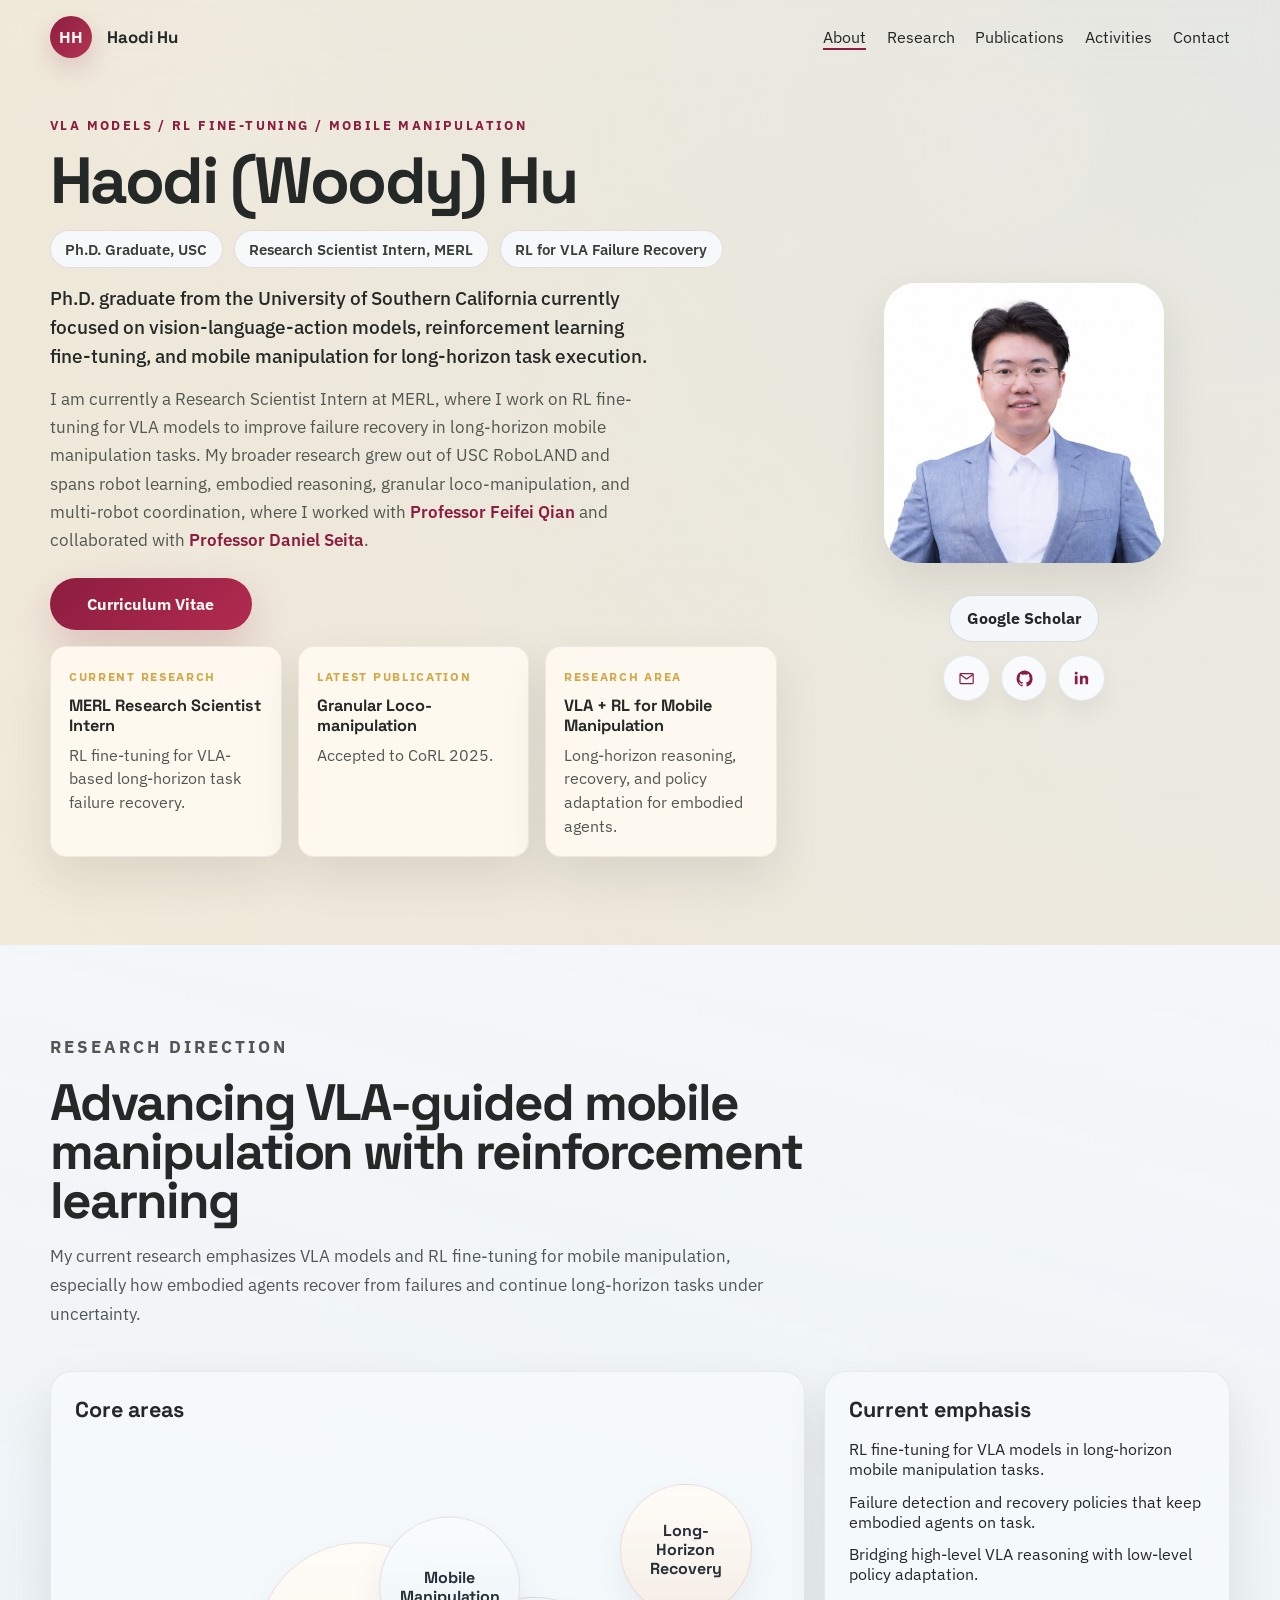
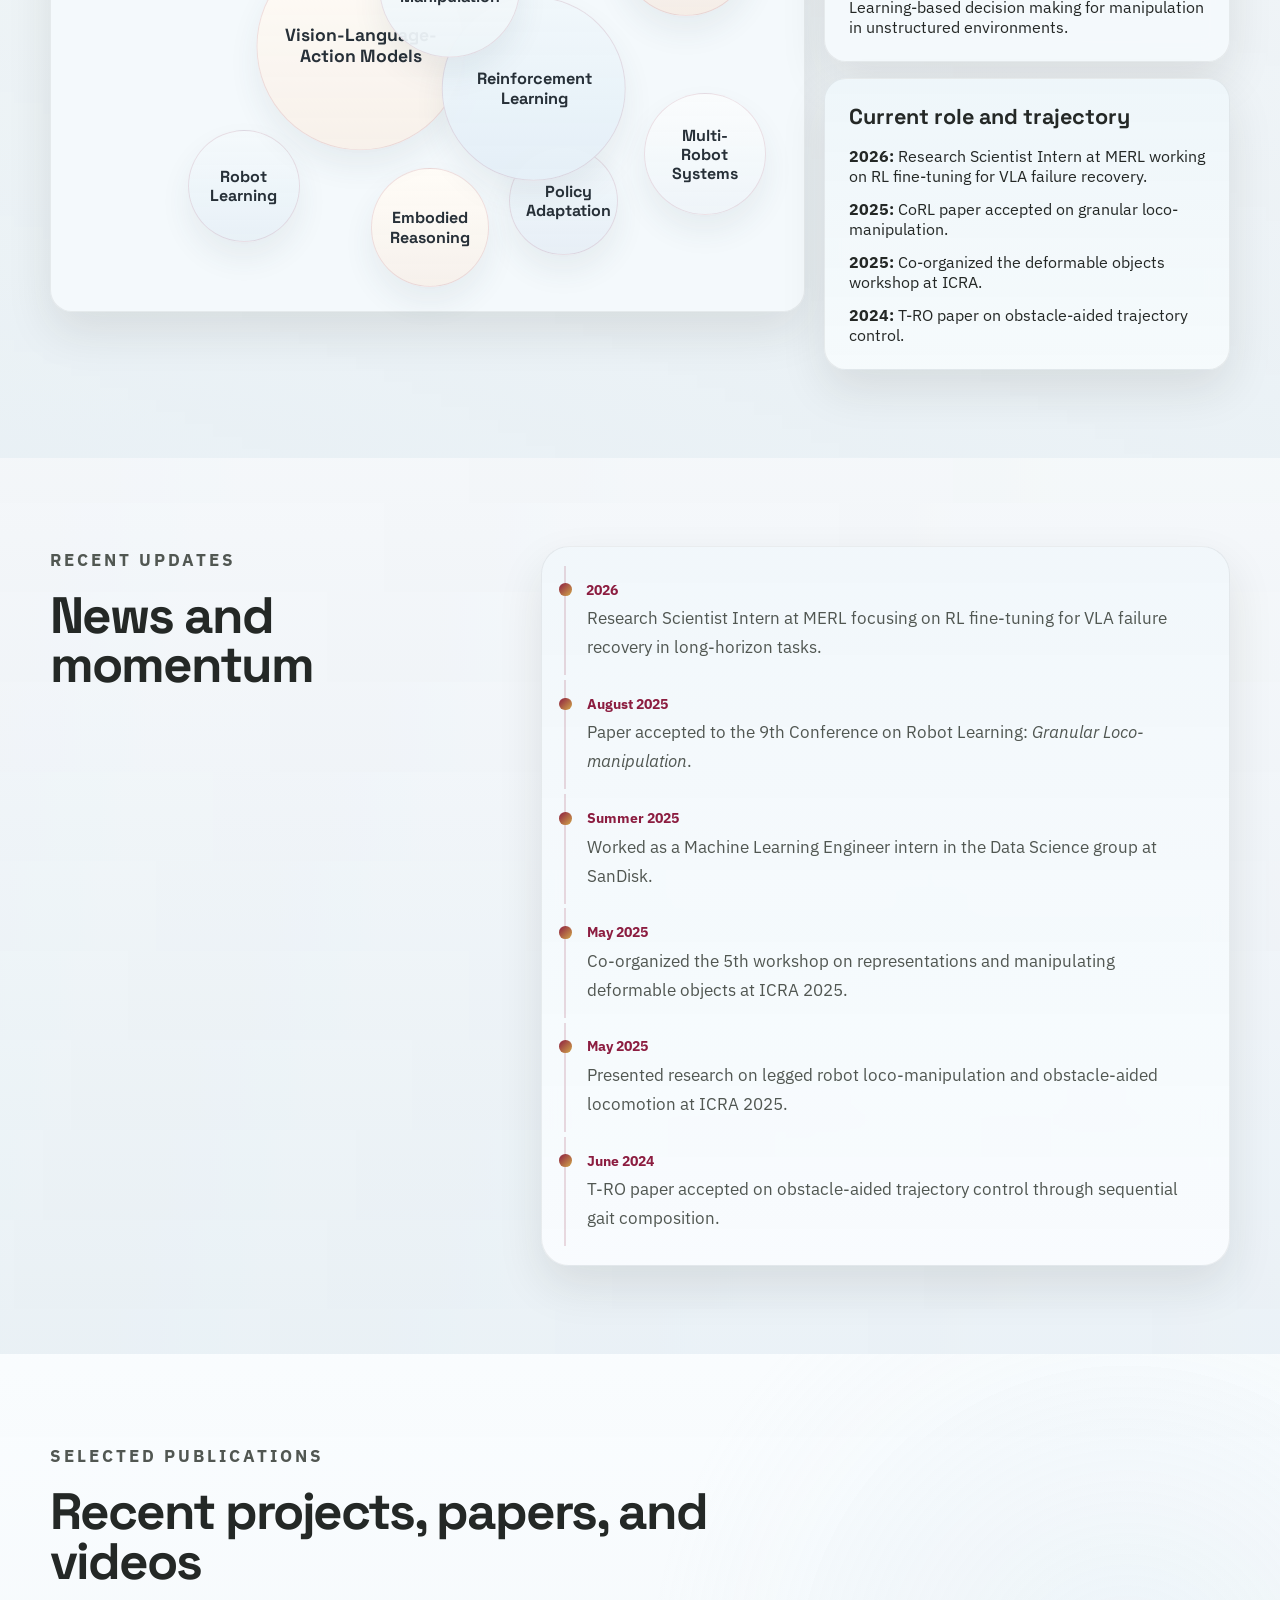
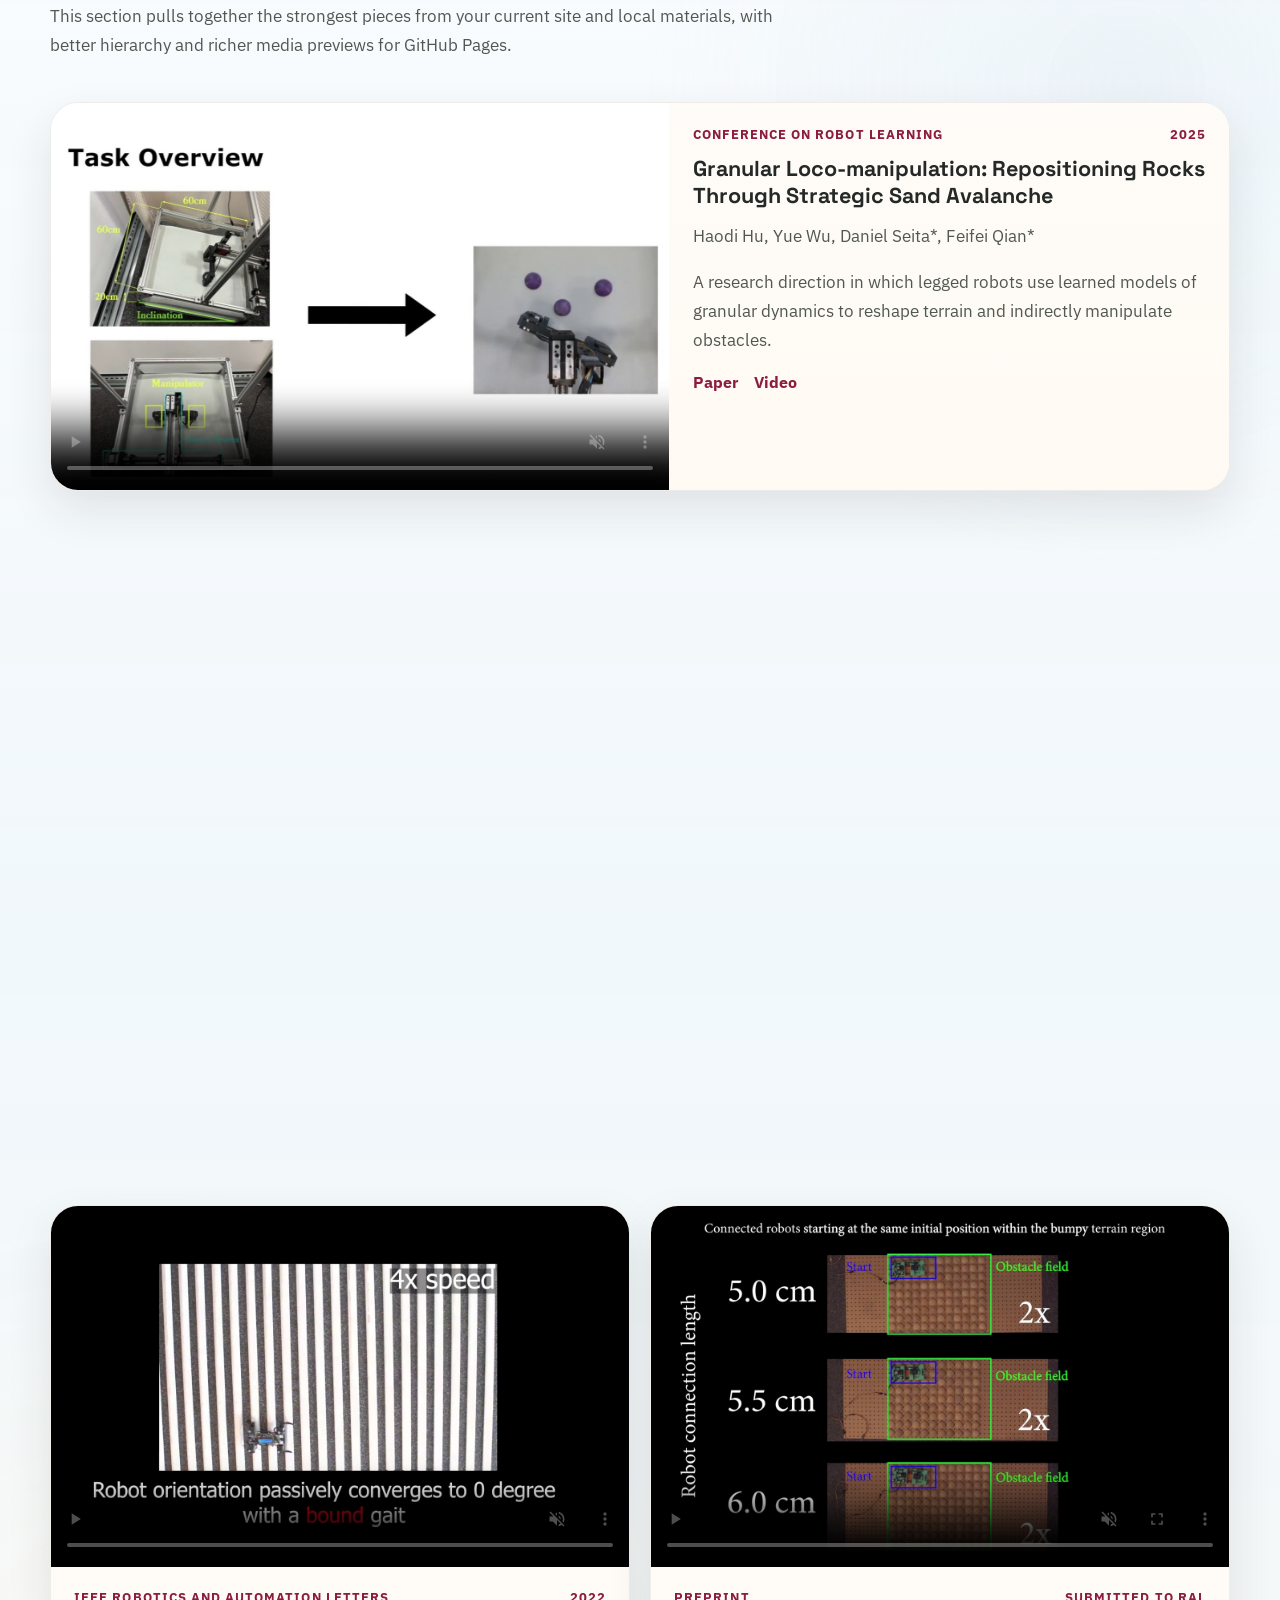
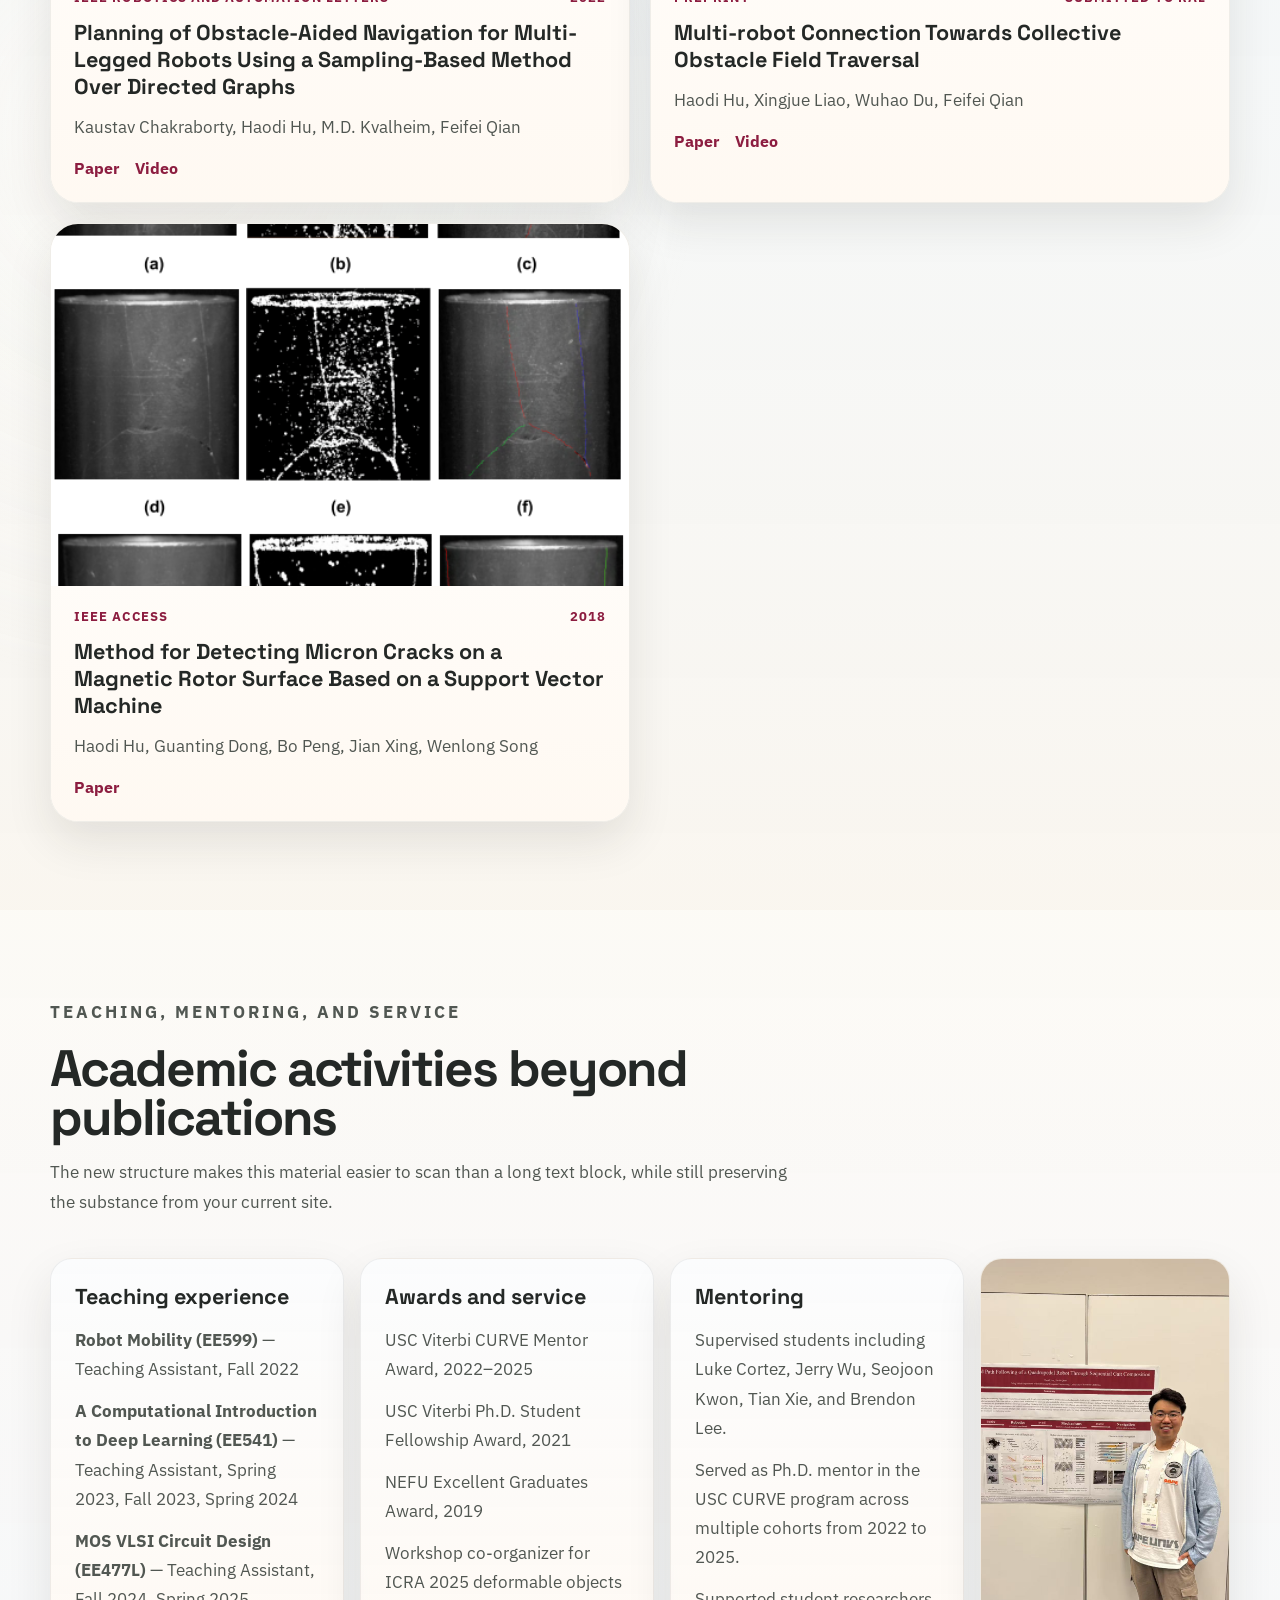
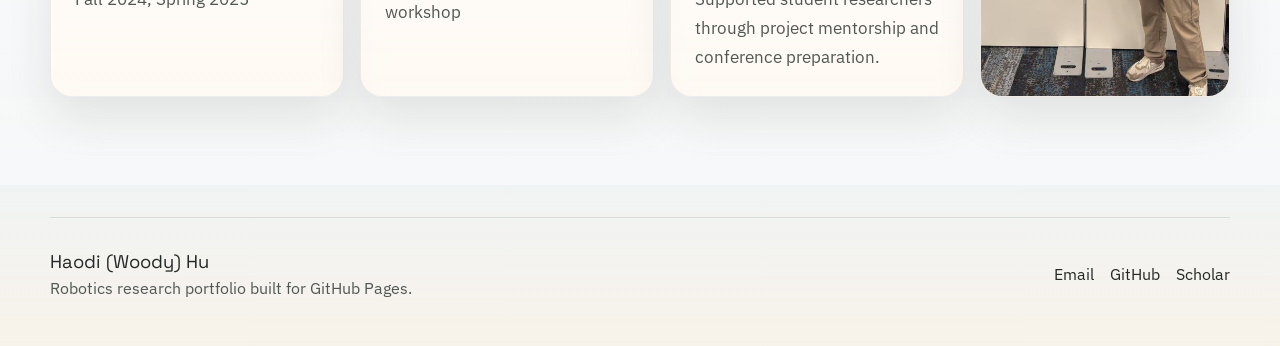
==== index.html @ 9e117e9e "Reorganize hero links and research layout" ====
<!DOCTYPE html>
<html lang="en">
  <head>
    <meta charset="UTF-8" />
    <meta name="viewport" content="width=device-width, initial-scale=1.0" />
    <title>Haodi (Woody) Hu | Robotics Research</title>
    <meta
      name="description"
      content="Academic portfolio for Haodi (Woody) Hu featuring robotics research, publications, teaching, and recent updates."
    />
    <link rel="preconnect" href="https://fonts.googleapis.com" />
    <link rel="preconnect" href="https://fonts.gstatic.com" crossorigin />
    <link
      href="https://fonts.googleapis.com/css2?family=IBM+Plex+Sans:wght@400;500;600;700&family=Space+Grotesk:wght@500;700&display=swap"
      rel="stylesheet"
    />
    <link rel="stylesheet" href="styles.css" />
  </head>
  <body>
    <div class="site-shell">
      <header class="site-header" id="top">
        <div class="container nav-wrap">
          <a class="brand" href="#top">
            <span class="brand-mark">HH</span>
            <span class="brand-text">Haodi Hu</span>
          </a>
          <button
            class="nav-toggle"
            type="button"
            aria-expanded="false"
            aria-controls="site-nav"
          >
            Menu
          </button>
          <nav class="site-nav" id="site-nav" aria-label="Primary">
            <a href="#about">About</a>
            <a href="#research">Research</a>
            <a href="#publications">Publications</a>
            <a href="#activities">Activities</a>
            <a href="#contact">Contact</a>
          </nav>
        </div>
      </header>

      <main>
        <section class="hero section" id="about">
          <div class="container hero-grid">
            <div class="hero-copy reveal">
              <p class="eyebrow">VLA Models / RL Fine-Tuning / Mobile Manipulation</p>
              <h1>Haodi (Woody) Hu</h1>
              <div class="hero-meta" aria-label="Quick background">
                <span class="meta-pill">Ph.D. Graduate, USC</span>
                <span class="meta-pill">Research Scientist Intern, MERL</span>
                <span class="meta-pill">RL for VLA Failure Recovery</span>
              </div>
              <p class="hero-lead">
                Ph.D. graduate from the University of Southern California currently focused on
                vision-language-action models, reinforcement learning fine-tuning, and mobile
                manipulation for long-horizon task execution.
              </p>
              <p class="hero-body">
                I am currently a Research Scientist Intern at MERL, where I work on RL fine-tuning
                for VLA models to improve failure recovery in long-horizon mobile manipulation tasks.
                My broader research grew out of USC RoboLAND and spans robot learning, embodied
                reasoning, granular loco-manipulation, and multi-robot coordination,
                where I worked with
                <a href="https://sites.google.com/usc.edu/roboland" target="_blank" rel="noreferrer">Professor Feifei Qian</a>
                and collaborated with
                <a href="https://danielseita.github.io/" target="_blank" rel="noreferrer">Professor Daniel Seita</a>.
              </p>

              <div class="hero-actions">
                <a class="button button-primary" href="Haodi%20Hu_CV%202025%20summer.pdf" target="_blank" rel="noreferrer">Curriculum Vitae</a>
              </div>

              <div class="hero-highlights">
                <article class="highlight-card">
                  <span class="highlight-kicker">Current research</span>
                  <strong>MERL Research Scientist Intern</strong>
                  <p>RL fine-tuning for VLA-based long-horizon task failure recovery.</p>
                </article>
                <article class="highlight-card">
                  <span class="highlight-kicker">Latest publication</span>
                  <strong>Granular Loco-manipulation</strong>
                  <p>Accepted to CoRL 2025.</p>
                </article>
                <article class="highlight-card">
                  <span class="highlight-kicker">Research area</span>
                  <strong>VLA + RL for Mobile Manipulation</strong>
                  <p>Long-horizon reasoning, recovery, and policy adaptation for embodied agents.</p>
                </article>
              </div>
            </div>

            <div class="hero-media reveal">
              <figure class="hero-portrait hero-portrait-photo hero-portrait-main">
                <img src="Haodi%20Hu%204.jpg" alt="Portrait of Haodi Hu in a light blue blazer and white shirt." />
              </figure>
              <div class="hero-media-links" id="contact">
                <a
                  class="button button-secondary"
                  href="https://scholar.google.com/citations?user=Ez_AALsAAAAJ&hl=en&oi=ao"
                  target="_blank"
                  rel="noreferrer"
                >
                  Google Scholar
                </a>
                <div class="profile-links">
                  <a href="mailto:myddhhhd@gmail.com" aria-label="Email" title="Email">
                    <svg viewBox="0 0 24 24" aria-hidden="true">
                      <path d="M3 6.75A1.75 1.75 0 0 1 4.75 5h14.5A1.75 1.75 0 0 1 21 6.75v10.5A1.75 1.75 0 0 1 19.25 19H4.75A1.75 1.75 0 0 1 3 17.25V6.75Zm1.9-.25L12 11.43l7.1-4.93H4.9Zm14.6 11V8.26l-6.93 4.82a1 1 0 0 1-1.14 0L4.5 8.26v9.24h15Z"/>
                    </svg>
                  </a>
                  <a href="https://github.com/HHD000EXE" target="_blank" rel="noreferrer" aria-label="GitHub" title="GitHub">
                    <svg viewBox="0 0 24 24" aria-hidden="true">
                      <path d="M12 2C6.48 2 2 6.58 2 12.22c0 4.5 2.87 8.32 6.84 9.66.5.1.68-.22.68-.49 0-.24-.01-1.04-.02-1.88-2.78.62-3.37-1.21-3.37-1.21-.46-1.18-1.11-1.5-1.11-1.5-.9-.63.07-.62.07-.62 1 .07 1.52 1.05 1.52 1.05.88 1.55 2.32 1.1 2.88.84.09-.66.35-1.1.63-1.35-2.22-.26-4.55-1.14-4.55-5.08 0-1.12.39-2.03 1.03-2.75-.1-.26-.45-1.3.1-2.72 0 0 .84-.28 2.75 1.05A9.33 9.33 0 0 1 12 6.84a9.3 9.3 0 0 1 2.5.35c1.9-1.33 2.74-1.05 2.74-1.05.56 1.42.21 2.46.1 2.72.64.72 1.03 1.63 1.03 2.75 0 3.95-2.33 4.81-4.56 5.07.36.32.68.94.68 1.9 0 1.37-.01 2.47-.01 2.81 0 .27.18.59.69.49A10.24 10.24 0 0 0 22 12.22C22 6.58 17.52 2 12 2Z"/>
                    </svg>
                  </a>
                  <a
                    href="https://www.linkedin.com/in/haodi-hu-455436194/"
                    target="_blank"
                    rel="noreferrer"
                    aria-label="LinkedIn"
                    title="LinkedIn"
                  >
                    <svg viewBox="0 0 24 24" aria-hidden="true">
                      <path d="M6.94 8.5H3.56V19h3.38V8.5Zm.22-3.25c0-1.05-.78-1.75-1.91-1.75-1.1 0-1.88.7-1.88 1.75 0 1.02.76 1.75 1.84 1.75h.02c1.14 0 1.93-.73 1.93-1.75ZM20.5 12.56C20.5 9.33 18.77 8 16.47 8c-1.86 0-2.69 1.04-3.15 1.77V8.5H9.94c.04.85 0 10.5 0 10.5h3.38v-5.86c0-.31.02-.62.11-.84.24-.62.78-1.27 1.69-1.27 1.19 0 1.67.94 1.67 2.32V19h3.38v-5.84Z"/>
                    </svg>
                  </a>
                </div>
              </div>
            </div>
          </div>
        </section>

        <section class="section section-alt" id="research">
          <div class="container">
            <div class="section-heading reveal">
              <p class="eyebrow">Research Direction</p>
              <h2>Advancing VLA-guided mobile manipulation with reinforcement learning</h2>
              <p>
                My current research emphasizes VLA models and RL fine-tuning for mobile manipulation,
                especially how embodied agents recover from failures and continue long-horizon tasks
                under uncertainty.
              </p>
            </div>

            <div class="research-grid">
              <article class="research-panel reveal research-panel-circles">
                <h3>Core areas</h3>
                <div class="circle-cluster" aria-label="Core research areas">
                  <span class="core-circle core-circle-vla">Vision-Language-Action Models</span>
                  <span class="core-circle core-circle-rl">Reinforcement Learning</span>
                  <span class="core-circle core-circle-mobile">Mobile Manipulation</span>
                  <span class="core-circle core-circle-recovery">Long-Horizon Recovery</span>
                  <span class="core-circle core-circle-robot">Robot Learning</span>
                  <span class="core-circle core-circle-embodied">Embodied Reasoning</span>
                  <span class="core-circle core-circle-policy">Policy Adaptation</span>
                  <span class="core-circle core-circle-multi">Multi-Robot Systems</span>
                </div>
              </article>
              <div class="research-sidebars">
                <article class="research-panel reveal">
                  <h3>Current emphasis</h3>
                  <ul class="clean-list">
                    <li>RL fine-tuning for VLA models in long-horizon mobile manipulation tasks.</li>
                    <li>Failure detection and recovery policies that keep embodied agents on task.</li>
                    <li>Bridging high-level VLA reasoning with low-level policy adaptation.</li>
                    <li>Learning-based decision making for manipulation in unstructured environments.</li>
                  </ul>
                </article>

                <article class="research-panel reveal">
                  <h3>Current role and trajectory</h3>
                  <ul class="clean-list">
                    <li><strong>2026:</strong> Research Scientist Intern at MERL working on RL fine-tuning for VLA failure recovery.</li>
                    <li><strong>2025:</strong> CoRL paper accepted on granular loco-manipulation.</li>
                    <li><strong>2025:</strong> Co-organized the deformable objects workshop at ICRA.</li>
                    <li><strong>2024:</strong> T-RO paper on obstacle-aided trajectory control.</li>
                  </ul>
                </article>
              </div>
            </div>
          </div>
        </section>

        <section class="section section-alt">
          <div class="container news-layout">
            <div class="section-heading reveal">
              <p class="eyebrow">Recent Updates</p>
              <h2>News and momentum</h2>
            </div>

            <div class="timeline reveal">
              <article class="timeline-item">
                <span class="timeline-date">2026</span>
                <p>Research Scientist Intern at MERL focusing on RL fine-tuning for VLA failure recovery in long-horizon tasks.</p>
              </article>
              <article class="timeline-item">
                <span class="timeline-date">August 2025</span>
                <p>Paper accepted to the 9th Conference on Robot Learning: <em>Granular Loco-manipulation</em>.</p>
              </article>
              <article class="timeline-item">
                <span class="timeline-date">Summer 2025</span>
                <p>Worked as a Machine Learning Engineer intern in the Data Science group at SanDisk.</p>
              </article>
              <article class="timeline-item">
                <span class="timeline-date">May 2025</span>
                <p>Co-organized the 5th workshop on representations and manipulating deformable objects at ICRA 2025.</p>
              </article>
              <article class="timeline-item">
                <span class="timeline-date">May 2025</span>
                <p>Presented research on legged robot loco-manipulation and obstacle-aided locomotion at ICRA 2025.</p>
              </article>
              <article class="timeline-item">
                <span class="timeline-date">June 2024</span>
                <p>T-RO paper accepted on obstacle-aided trajectory control through sequential gait composition.</p>
              </article>
            </div>
          </div>
        </section>

        <section class="section" id="publications">
          <div class="container">
            <div class="section-heading reveal">
              <p class="eyebrow">Selected Publications</p>
              <h2>Recent projects, papers, and videos</h2>
              <p>
                This section pulls together the strongest pieces from your current site and local materials,
                with better hierarchy and richer media previews for GitHub Pages.
              </p>
            </div>

            <div class="publication-grid">
              <article class="publication-card reveal publication-feature">
                <div class="media-frame">
                  <video
                    controls
                    muted
                    preload="metadata"
                    playsinline
                    poster="Granular%20Loco-Manipulation%20supplementary%20video-poster.jpg"
                  >
                    <source src="Granular%20Loco-Manipulation%20supplementary%20video.mp4" type="video/mp4" />
                  </video>
                </div>
                <div class="publication-copy">
                  <div class="meta-line">
                    <span>Conference on Robot Learning</span>
                    <span>2025</span>
                  </div>
                  <h3>Granular Loco-manipulation: Repositioning Rocks Through Strategic Sand Avalanche</h3>
                  <p class="authors">Haodi Hu, Yue Wu, Daniel Seita*, Feifei Qian*</p>
                  <p>
                    A research direction in which legged robots use learned models of granular dynamics
                    to reshape terrain and indirectly manipulate obstacles.
                  </p>
                  <div class="link-row">
                    <a href="https://arxiv.org/pdf/2505.12934" target="_blank" rel="noreferrer">Paper</a>
                    <a href="Granular%20Loco-Manipulation%20supplementary%20video.mp4" target="_blank" rel="noreferrer">Video</a>
                  </div>
                </div>
              </article>

              <article class="publication-card reveal">
                <div class="media-frame">
                  <video
                    controls
                    muted
                    preload="metadata"
                    playsinline
                    poster="GRAIN_IROS_with_captions-poster.jpg"
                  >
                    <source src="GRAIN_IROS_with_captions.mp4" type="video/mp4" />
                  </video>
                </div>
                <div class="publication-copy">
                  <div class="meta-line">
                    <span>Conference on Robot Learning</span>
                    <span>2024</span>
                  </div>
                  <h3>Learning Granular Media Avalanche Behavior for Indirectly Manipulating Obstacles on a Granular Slope</h3>
                  <p class="authors">Haodi Hu, Feifei Qian, Daniel Seita</p>
                  <p>
                    A learning-based framework for predicting granular avalanche behavior to support
                    indirect manipulation on sandy slopes.
                  </p>
                  <div class="link-row">
                    <a href="https://arxiv.org/pdf/2407.01898" target="_blank" rel="noreferrer">Paper</a>
                    <a href="GRAIN_IROS_with_captions.mp4" target="_blank" rel="noreferrer">Video</a>
                    <a href="https://sites.google.com/view/grain-corl2024/home" target="_blank" rel="noreferrer">Project Site</a>
                  </div>
                </div>
              </article>

              <article class="publication-card reveal">
                <div class="media-frame">
                  <video
                    controls
                    muted
                    preload="metadata"
                    playsinline
                    poster="TRO-navigation-poster.jpg"
                  >
                    <source src="TRO-navigation.mp4" type="video/mp4" />
                  </video>
                </div>
                <div class="publication-copy">
                  <div class="meta-line">
                    <span>IEEE Transactions on Robotics</span>
                    <span>2024</span>
                  </div>
                  <h3>Obstacle-Aided Trajectory Control of a Quadrupedal Robot Through Sequential Gait Composition</h3>
                  <p class="authors">Haodi Hu, Feifei Qian</p>
                  <div class="link-row">
                    <a href="T-RO.pdf" target="_blank" rel="noreferrer">Paper</a>
                    <a href="TRO-navigation.mp4" target="_blank" rel="noreferrer">Video</a>
                  </div>
                </div>
              </article>

              <article class="publication-card reveal">
                <div class="media-frame">
                  <video
                    controls
                    muted
                    preload="metadata"
                    playsinline
                    poster="RAL-planning-poster.jpg"
                  >
                    <source src="RAL-planning.mp4" type="video/mp4" />
                  </video>
                </div>
                <div class="publication-copy">
                  <div class="meta-line">
                    <span>IEEE Robotics and Automation Letters</span>
                    <span>2022</span>
                  </div>
                  <h3>Planning of Obstacle-Aided Navigation for Multi-Legged Robots Using a Sampling-Based Method Over Directed Graphs</h3>
                  <p class="authors">Kaustav Chakraborty, Haodi Hu, M.D. Kvalheim, Feifei Qian</p>
                  <div class="link-row">
                    <a
                      href="Planning_of_Obstacle-Aided_Navigation_for_Multi-Legged_Robots_Using_a_Sampling-Based_Method_Over_Directed_Graphs.pdf"
                      target="_blank"
                      rel="noreferrer"
                    >
                      Paper
                    </a>
                    <a href="RAL-planning.mp4" target="_blank" rel="noreferrer">Video</a>
                  </div>
                </div>
              </article>

              <article class="publication-card reveal">
                <div class="media-frame">
                  <video
                    controls
                    muted
                    preload="metadata"
                    playsinline
                    poster="Multi-robot%20connection%20towards%20collective%20obstacle%20field%20traversal%20%28video_V2%29%20%281%29-poster.jpg"
                  >
                    <source src="Multi-robot%20connection%20towards%20collective%20obstacle%20field%20traversal%20%28video_V2%29%20%281%29.mp4" type="video/mp4" />
                  </video>
                </div>
                <div class="publication-copy">
                  <div class="meta-line">
                    <span>Preprint</span>
                    <span>Submitted to RAL</span>
                  </div>
                  <h3>Multi-robot Connection Towards Collective Obstacle Field Traversal</h3>
                  <p class="authors">Haodi Hu, Xingjue Liao, Wuhao Du, Feifei Qian</p>
                  <div class="link-row">
                    <a href="https://arxiv.org/pdf/2409.11709" target="_blank" rel="noreferrer">Paper</a>
                    <a href="Multi-robot%20connection%20towards%20collective%20obstacle%20field%20traversal%20%28video_V2%29%20%281%29.mp4" target="_blank" rel="noreferrer">Video</a>
                  </div>
                </div>
              </article>

              <article class="publication-card reveal">
                <div class="media-frame media-image">
                  <img src="Detection.PNG" alt="Figure from crack detection work on magnetic rotor surfaces." loading="lazy" />
                </div>
                <div class="publication-copy">
                  <div class="meta-line">
                    <span>IEEE Access</span>
                    <span>2018</span>
                  </div>
                  <h3>Method for Detecting Micron Cracks on a Magnetic Rotor Surface Based on a Support Vector Machine</h3>
                  <p class="authors">Haodi Hu, Guanting Dong, Bo Peng, Jian Xing, Wenlong Song</p>
                  <div class="link-row">
                    <a
                      href="Method_for_Detecting_Micron_Cracks_on_a_Magnetic_Rotor_Surface_Based_on_a_Support_Vector_Machine.pdf"
                      target="_blank"
                      rel="noreferrer"
                    >
                      Paper
                    </a>
                  </div>
                </div>
              </article>
            </div>
          </div>
        </section>

        <section class="section" id="activities">
          <div class="container">
            <div class="section-heading reveal">
              <p class="eyebrow">Teaching, Mentoring, and Service</p>
              <h2>Academic activities beyond publications</h2>
              <p>
                The new structure makes this material easier to scan than a long text block, while
                still preserving the substance from your current site.
              </p>
            </div>

            <div class="activities-grid">
              <article class="activity-card reveal">
                <h3>Teaching experience</h3>
                <ul class="clean-list">
                  <li><strong>Robot Mobility (EE599)</strong> — Teaching Assistant, Fall 2022</li>
                  <li><strong>A Computational Introduction to Deep Learning (EE541)</strong> — Teaching Assistant, Spring 2023, Fall 2023, Spring 2024</li>
                  <li><strong>MOS VLSI Circuit Design (EE477L)</strong> — Teaching Assistant, Fall 2024, Spring 2025</li>
                </ul>
              </article>

              <article class="activity-card reveal">
                <h3>Awards and service</h3>
                <ul class="clean-list">
                  <li>USC Viterbi CURVE Mentor Award, 2022–2025</li>
                  <li>USC Viterbi Ph.D. Student Fellowship Award, 2021</li>
                  <li>NEFU Excellent Graduates Award, 2019</li>
                  <li>Workshop co-organizer for ICRA 2025 deformable objects workshop</li>
                </ul>
              </article>

              <article class="activity-card reveal">
                <h3>Mentoring</h3>
                <ul class="clean-list">
                  <li>Supervised students including Luke Cortez, Jerry Wu, Seojoon Kwon, Tian Xie, and Brendon Lee.</li>
                  <li>Served as Ph.D. mentor in the USC CURVE program across multiple cohorts from 2022 to 2025.</li>
                  <li>Supported student researchers through project mentorship and conference preparation.</li>
                </ul>
              </article>

              <article class="activity-card reveal activity-visual">
                <img src="93148c93d333bac53953b0c157efbd3b.jpg" alt="Haodi Hu standing beside an earlier robotics poster presentation." loading="lazy" />
              </article>
            </div>
          </div>
        </section>
      </main>

      <footer class="site-footer">
        <div class="container footer-wrap">
          <div>
            <p class="footer-name">Haodi (Woody) Hu</p>
            <p class="footer-note">Robotics research portfolio built for GitHub Pages.</p>
          </div>
          <div class="footer-links">
            <a href="mailto:myddhhhd@gmail.com">Email</a>
            <a href="https://github.com/HHD000EXE" target="_blank" rel="noreferrer">GitHub</a>
            <a href="https://scholar.google.com/citations?user=Ez_AALsAAAAJ&hl=en&oi=ao" target="_blank" rel="noreferrer">Scholar</a>
          </div>
        </div>
      </footer>
    </div>

    <script src="script.js"></script>
  </body>
</html>
---- styles.css ----
:root {
  --bg: #f2eadb;
  --bg-strong: #efe2cf;
  --surface: rgba(255, 250, 241, 0.92);
  --surface-strong: rgba(255, 248, 238, 0.98);
  --surface-cool: rgba(245, 249, 252, 0.94);
  --surface-cool-strong: rgba(239, 246, 251, 0.98);
  --surface-dark: #1d2622;
  --text: #242826;
  --muted: #515752;
  --cardinal: #8c1d40;
  --gold: #d2a84a;
  --sage: #74816f;
  --powder: #dbe8f2;
  --mist: #edf4f8;
  --ice: #f7fbfd;
  --line: rgba(43, 52, 48, 0.12);
  --shadow: 0 20px 46px rgba(44, 39, 32, 0.1);
  --radius-xl: 32px;
  --radius-lg: 22px;
  --radius-md: 16px;
  --container: 1180px;
}

*,
*::before,
*::after {
  box-sizing: border-box;
}

html {
  scroll-behavior: smooth;
}

body {
  margin: 0;
  font-family: "IBM Plex Sans", sans-serif;
  color: var(--text);
  background:
    radial-gradient(circle at top left, rgba(210, 168, 74, 0.1), transparent 28%),
    radial-gradient(circle at top right, rgba(185, 209, 226, 0.28), transparent 26%),
    linear-gradient(180deg, #f8f3eb 0%, #f2eadb 24%, #eef3f6 65%, #f4efe5 100%);
}

body::before {
  content: "";
  position: fixed;
  inset: 0;
  pointer-events: none;
  background:
    radial-gradient(circle at 18% 12%, rgba(255, 255, 255, 0.26), transparent 16%),
    radial-gradient(circle at 78% 16%, rgba(255, 255, 255, 0.18), transparent 18%);
  opacity: 0.42;
}

a {
  color: inherit;
  text-decoration: none;
}

img,
video {
  display: block;
  width: 100%;
}

video {
  background: #0c0f0d;
}

.site-shell {
  position: relative;
}

.container {
  width: min(calc(100% - 2rem), var(--container));
  margin: 0 auto;
}

.section {
  position: relative;
  padding: 5.5rem 0;
}

.section-alt {
  background:
    linear-gradient(180deg, rgba(244, 248, 251, 0.94), rgba(233, 241, 247, 0.9)),
    linear-gradient(90deg, rgba(154, 183, 205, 0.1), rgba(255, 250, 244, 0.28));
}

.section-heading {
  max-width: 760px;
  margin-bottom: 2.6rem;
}

.section-heading h2,
.hero-copy h1 {
  margin: 0;
  font-family: "Space Grotesk", sans-serif;
  font-weight: 700;
  line-height: 0.96;
  letter-spacing: -0.04em;
}

.hero-copy h1 {
  font-size: clamp(2.55rem, 5.1vw, 4.45rem);
  line-height: 0.95;
  max-width: none;
  white-space: nowrap;
}

.section-heading h2 {
  font-size: clamp(2.1rem, 4vw, 3.4rem);
  margin-bottom: 1rem;
}

.section-heading p,
.hero-body,
.hero-lead,
.publication-copy p,
.timeline-item p,
.activity-card li,
.highlight-card p {
  font-size: 1.04rem;
  line-height: 1.75;
  color: var(--muted);
}

.eyebrow {
  margin: 0 0 1rem;
  color: var(--cardinal);
  font-size: 0.83rem;
  font-weight: 700;
  letter-spacing: 0.18em;
  text-transform: uppercase;
}

.site-header {
  position: sticky;
  top: 0;
  z-index: 50;
  padding: 1rem 0;
  backdrop-filter: blur(16px);
}

.site-header.scrolled {
  background: rgba(245, 243, 239, 0.92);
  border-bottom: 1px solid rgba(76, 70, 56, 0.08);
}

.nav-wrap {
  display: flex;
  align-items: center;
  justify-content: space-between;
  gap: 1rem;
}

.brand {
  display: inline-flex;
  align-items: center;
  gap: 0.9rem;
  font-weight: 700;
}

.brand-mark {
  display: inline-grid;
  place-items: center;
  width: 2.65rem;
  height: 2.65rem;
  border-radius: 50%;
  background: linear-gradient(135deg, var(--cardinal), #b53453);
  color: #fff7ef;
  box-shadow: 0 10px 24px rgba(140, 29, 64, 0.18);
}

.brand-text {
  font-family: "Space Grotesk", sans-serif;
  font-size: 1.05rem;
}

.site-nav {
  display: flex;
  align-items: center;
  gap: 1.3rem;
}

.site-nav a,
.footer-links a,
.profile-links a,
.link-row a {
  position: relative;
}

.site-nav a::after,
.footer-links a::after,
.profile-links a::after,
.link-row a::after {
  content: "";
  position: absolute;
  left: 0;
  bottom: -0.18rem;
  width: 100%;
  height: 2px;
  transform: scaleX(0);
  transform-origin: left;
  background: var(--cardinal);
  transition: transform 180ms ease;
}

.site-nav a:hover::after,
.site-nav a[aria-current="true"]::after,
.footer-links a:hover::after,
.profile-links a:hover::after,
.link-row a:hover::after {
  transform: scaleX(1);
}

.nav-toggle {
  display: none;
  border: 0;
  border-radius: 999px;
  padding: 0.8rem 1rem;
  font: inherit;
  font-weight: 700;
  background: var(--surface-strong);
  box-shadow: var(--shadow);
}

.hero {
  padding-top: 2.6rem;
}

.hero-grid {
  display: grid;
  grid-template-columns: minmax(0, 1.2fr) minmax(15rem, 0.68fr);
  gap: 2.6rem;
  align-items: center;
}

.hero-copy {
  position: relative;
  z-index: 1;
}

.hero-lead {
  max-width: 38rem;
  margin: 1rem 0 0.9rem;
  font-size: 1.16rem;
  line-height: 1.55;
  font-weight: 500;
  color: var(--text);
}

.hero-body {
  max-width: 38rem;
  margin: 0 0 1.5rem;
  line-height: 1.7;
}

.hero-body a {
  color: var(--cardinal);
  font-weight: 600;
}

.hero-meta {
  display: flex;
  flex-wrap: wrap;
  gap: 0.7rem;
  margin-top: 1.15rem;
}

.meta-pill {
  display: inline-flex;
  align-items: center;
  min-height: 2.35rem;
  padding: 0.52rem 0.9rem;
  border-radius: 999px;
  border: 1px solid rgba(140, 29, 64, 0.14);
  background: rgba(247, 250, 252, 0.92);
  color: #383e38;
  font-size: 0.93rem;
  font-weight: 600;
}

.hero-actions,
.profile-links,
.link-row,
.footer-links {
  display: flex;
  align-items: center;
  gap: 1rem;
  flex-wrap: wrap;
}

.hero-actions {
  margin-bottom: 1rem;
}

.hero-actions .button-primary {
  min-width: 12.6rem;
}

.button {
  display: inline-flex;
  align-items: center;
  justify-content: center;
  min-height: 3.25rem;
  padding: 0.8rem 1.25rem;
  border-radius: 999px;
  font-weight: 700;
  transition: transform 180ms ease, box-shadow 180ms ease, background 180ms ease;
}

.button:hover {
  transform: translateY(-2px);
}

.button-primary {
  color: #fff9f2;
  background: linear-gradient(135deg, var(--cardinal), #b12b4f);
  box-shadow: 0 16px 40px rgba(140, 29, 64, 0.2);
}

.button-secondary {
  border: 1px solid rgba(31, 36, 34, 0.12);
  background: rgba(245, 249, 252, 0.92);
}

.profile-links {
  color: var(--muted);
  font-weight: 500;
  gap: 0.7rem;
}

.profile-links a {
  display: inline-grid;
  place-items: center;
  width: 2.9rem;
  height: 2.9rem;
  border-radius: 50%;
  border: 1px solid rgba(126, 136, 144, 0.16);
  background: rgba(248, 251, 252, 0.96);
  box-shadow: 0 10px 20px rgba(44, 52, 59, 0.06);
  transition: transform 180ms ease, box-shadow 180ms ease, border-color 180ms ease;
}

.profile-links a::after {
  display: none;
}

.profile-links a:hover {
  transform: translateY(-2px);
  border-color: rgba(140, 29, 64, 0.24);
  box-shadow: 0 14px 26px rgba(44, 52, 59, 0.1);
}

.profile-links svg {
  width: 1.2rem;
  height: 1.2rem;
  fill: var(--cardinal);
}

.hero-highlights {
  display: grid;
  grid-template-columns: repeat(3, minmax(0, 1fr));
  gap: 1rem;
}

.highlight-card,
.research-panel,
.publication-card,
.activity-card,
.timeline {
  border: 1px solid rgba(50, 55, 50, 0.08);
  background: var(--surface);
  backdrop-filter: blur(12px);
  box-shadow: var(--shadow);
}

#research .research-panel {
  background: var(--surface-cool);
}

#research .research-panel:nth-child(2) {
  background:
    linear-gradient(180deg, rgba(238, 246, 250, 0.98), rgba(246, 250, 252, 0.94));
}

#publications {
  background:
    radial-gradient(circle at 88% 12%, rgba(187, 211, 226, 0.18), transparent 18%),
    radial-gradient(circle at 12% 72%, rgba(255, 248, 239, 0.4), transparent 24%),
    linear-gradient(
      180deg,
      rgba(249, 252, 254, 0.97) 0%,
      rgba(241, 247, 251, 0.94) 42%,
      rgba(246, 248, 248, 0.92) 72%,
      rgba(250, 246, 239, 0.9) 100%
    );
}

#publications .publication-card {
  background: rgba(255, 252, 247, 0.98);
}

#publications .publication-feature {
  background:
    linear-gradient(180deg, rgba(250, 252, 253, 0.98), rgba(255, 251, 246, 0.95));
}

#publications .publication-copy {
  height: 100%;
  background: linear-gradient(180deg, rgba(255, 252, 248, 0.96), rgba(255, 249, 242, 0.94));
}

.news-layout .section-heading {
  max-width: 680px;
}

.timeline {
  background:
    linear-gradient(180deg, rgba(241, 247, 251, 0.96), rgba(249, 252, 254, 0.92));
}

#activities {
  background:
    linear-gradient(180deg, rgba(252, 250, 246, 0.94), rgba(246, 248, 250, 0.92));
}

#activities .activity-card:not(.activity-visual) {
  background:
    linear-gradient(180deg, rgba(251, 252, 253, 0.96), rgba(255, 249, 242, 0.9));
}

.site-footer {
  background:
    linear-gradient(180deg, rgba(239, 245, 249, 0.72), rgba(248, 243, 235, 0.78));
}

.highlight-card {
  min-height: 100%;
  padding: 1.1rem 1.15rem;
  border-radius: var(--radius-md);
}

.highlight-kicker {
  display: inline-block;
  margin-bottom: 0.75rem;
  color: var(--gold);
  font-size: 0.76rem;
  font-weight: 700;
  letter-spacing: 0.14em;
  text-transform: uppercase;
}

.highlight-card strong {
  display: block;
  margin-bottom: 0.45rem;
  font-family: "Space Grotesk", sans-serif;
  font-size: 1.02rem;
  line-height: 1.25;
}

.highlight-card p {
  margin: 0;
  font-size: 0.98rem;
  line-height: 1.5;
}

.hero-media {
  display: flex;
  flex-direction: column;
  justify-content: center;
  align-items: center;
  gap: 1rem;
}

.hero-portrait {
  overflow: hidden;
  border-radius: var(--radius-xl);
  box-shadow: var(--shadow);
}

.hero-portrait-photo {
  aspect-ratio: 1 / 1;
  width: min(100%, 17.5rem);
  background: rgba(255, 251, 245, 0.98);
}

.hero-portrait img {
  height: 100%;
  object-fit: cover;
}

.hero-portrait-main {
  margin-top: 0.7rem;
}

.hero-media-links {
  display: flex;
  flex-direction: column;
  align-items: center;
  gap: 0.8rem;
}

.hero-media-links .button-secondary {
  min-height: 2.95rem;
  padding-inline: 1.05rem;
}

.hero-media-links .profile-links {
  justify-content: center;
  margin-bottom: 0;
}

.research-grid,
.activities-grid {
  display: grid;
  grid-template-columns: repeat(3, minmax(0, 1fr));
  gap: 1rem;
}

#research .research-grid {
  align-items: start;
}

#research .research-grid {
  grid-template-columns: minmax(0, 1.45fr) minmax(18rem, 0.78fr);
  gap: 1.2rem;
}

.research-panel,
.activity-card {
  padding: 1.5rem;
  border-radius: var(--radius-lg);
}

.research-panel h3,
.activity-card h3,
.publication-copy h3 {
  margin: 0 0 1rem;
  font-family: "Space Grotesk", sans-serif;
  font-size: 1.35rem;
}

.clean-list {
  list-style: none;
  margin: 0;
  padding: 0;
}

.clean-list li + li {
  margin-top: 0.8rem;
}

.research-panel-circles {
  grid-column: span 1;
}

.research-sidebars {
  display: grid;
  gap: 1rem;
  align-self: start;
}

.circle-cluster {
  position: relative;
  min-height: 28rem;
  margin-top: 0.8rem;
}

.core-circle {
  position: absolute;
  display: grid;
  place-items: center;
  border-radius: 50%;
  text-align: center;
  padding: 1rem;
  font-family: "Space Grotesk", sans-serif;
  font-weight: 700;
  line-height: 1.2;
  color: #273038;
  border: 1px solid rgba(137, 38, 67, 0.12);
  box-shadow: 0 16px 30px rgba(55, 73, 91, 0.08);
}

.core-circle-vla {
  width: 13rem;
  height: 13rem;
  left: 50%;
  top: 50%;
  transform: translate(-82%, -58%);
  background: linear-gradient(180deg, rgba(255, 252, 247, 0.98), rgba(248, 241, 234, 0.94));
  font-size: 1.1rem;
  z-index: 2;
}

.core-circle-rl {
  width: 11.5rem;
  height: 11.5rem;
  left: 50%;
  top: 50%;
  transform: translate(8%, -36%);
  background: linear-gradient(180deg, rgba(240, 247, 251, 0.98), rgba(228, 239, 247, 0.95));
  font-size: 1.02rem;
  z-index: 2;
}

.core-circle-mobile {
  width: 8.8rem;
  height: 8.8rem;
  left: 50%;
  top: 50%;
  transform: translate(-34%, -104%);
  background: linear-gradient(180deg, rgba(248, 252, 253, 0.98), rgba(237, 244, 248, 0.94));
  z-index: 3;
}

.core-circle-recovery {
  width: 8.25rem;
  height: 8.25rem;
  right: 4%;
  top: 10%;
  background: linear-gradient(180deg, rgba(255, 252, 247, 0.98), rgba(245, 237, 230, 0.95));
}

.core-circle-robot {
  width: 7rem;
  height: 7rem;
  left: 16%;
  bottom: 10%;
  background: linear-gradient(180deg, rgba(244, 249, 252, 0.98), rgba(232, 241, 247, 0.95));
}

.core-circle-embodied {
  width: 7.4rem;
  height: 7.4rem;
  left: 42%;
  bottom: 0;
  background: linear-gradient(180deg, rgba(255, 252, 247, 0.98), rgba(247, 241, 235, 0.95));
}

.core-circle-policy {
  width: 6.8rem;
  height: 6.8rem;
  right: 23%;
  bottom: 7%;
  background: linear-gradient(180deg, rgba(242, 248, 252, 0.98), rgba(231, 239, 246, 0.95));
}

.core-circle-multi {
  width: 7.6rem;
  height: 7.6rem;
  right: 2%;
  bottom: 16%;
  background: linear-gradient(180deg, rgba(250, 252, 253, 0.98), rgba(239, 245, 249, 0.95));
}

.publication-grid {
  display: grid;
  grid-template-columns: repeat(2, minmax(0, 1fr));
  gap: 1.25rem;
}

.publication-card {
  overflow: hidden;
  border-radius: 28px;
}

#publications .publication-card:not(.publication-feature) {
  display: grid;
  grid-template-rows: auto 1fr;
}

.publication-feature {
  grid-column: span 2;
  display: grid;
  grid-template-columns: 1.05fr 0.95fr;
}

.media-frame {
  aspect-ratio: 16 / 10;
  background: #0f1512;
}

.media-frame img,
.media-frame video {
  height: 100%;
  object-fit: cover;
}

.media-image {
  background: linear-gradient(180deg, #d8d0c2, #c8bcaa);
}

.publication-copy {
  padding: 1.4rem 1.45rem 1.5rem;
}

.meta-line {
  display: flex;
  justify-content: space-between;
  gap: 1rem;
  margin-bottom: 0.8rem;
  color: var(--cardinal);
  font-size: 0.82rem;
  font-weight: 700;
  letter-spacing: 0.08em;
  text-transform: uppercase;
}

.authors {
  margin-top: -0.2rem;
  font-size: 0.95rem;
  color: #4a524b;
}

.link-row {
  margin-top: 1rem;
  color: var(--cardinal);
  font-weight: 700;
}

.news-layout {
  display: grid;
  grid-template-columns: 0.8fr 1.2fr;
  gap: 2rem;
  align-items: start;
}

.timeline {
  border-radius: 28px;
  padding: 1.2rem 1.35rem;
}

.timeline-item {
  position: relative;
  padding: 0.8rem 0 0.8rem 1.3rem;
  border-left: 2px solid rgba(140, 29, 64, 0.16);
}

.timeline-item::before {
  content: "";
  position: absolute;
  left: -0.44rem;
  top: 1.1rem;
  width: 0.8rem;
  height: 0.8rem;
  border-radius: 50%;
  background: linear-gradient(135deg, var(--cardinal), var(--gold));
}

.timeline-item + .timeline-item {
  margin-top: 0.3rem;
}

.timeline-date {
  display: inline-block;
  margin-bottom: 0.35rem;
  font-size: 0.88rem;
  font-weight: 700;
  color: var(--cardinal);
}

.timeline-item p {
  margin: 0;
}

.activities-grid {
  grid-template-columns: 1fr 1fr 1fr 0.85fr;
}

.activity-visual {
  padding: 0;
  overflow: hidden;
}

.activity-visual img {
  height: 100%;
  object-fit: cover;
}

.site-footer {
  padding: 2rem 0 3rem;
}

.footer-wrap {
  display: flex;
  justify-content: space-between;
  gap: 1rem;
  align-items: center;
  padding-top: 2rem;
  border-top: 1px solid rgba(50, 55, 50, 0.12);
}

.footer-name {
  margin: 0;
  font-family: "Space Grotesk", sans-serif;
  font-size: 1.15rem;
}

.footer-note {
  margin: 0.3rem 0 0;
  color: var(--muted);
}

.js .reveal {
  opacity: 0;
  transform: translateY(26px);
  transition: opacity 600ms ease, transform 600ms ease;
}

.js .reveal.is-visible {
  opacity: 1;
  transform: translateY(0);
}

@media (max-width: 1080px) {
  .hero-grid,
  .news-layout,
  .publication-feature,
  .activities-grid {
    grid-template-columns: 1fr;
  }

  .publication-feature {
    grid-column: span 1;
  }

  .research-panel-circles {
    grid-column: span 1;
  }

  .hero-highlights,
  .research-grid,
  .publication-grid {
    grid-template-columns: 1fr;
  }

  #research .research-grid {
    grid-template-columns: 1fr;
  }

  .activities-grid {
    grid-template-columns: repeat(2, minmax(0, 1fr));
  }

  .hero-media {
    justify-content: flex-start;
    align-items: flex-start;
  }

  .hero-media-links {
    align-items: flex-start;
  }

  .hero-media-links .profile-links {
    justify-content: flex-start;
  }
}

@media (max-width: 760px) {
  .section {
    padding: 4.4rem 0;
  }

  .nav-toggle {
    display: inline-flex;
  }

  .site-nav {
    position: absolute;
    top: calc(100% + 0.6rem);
    right: 1rem;
    left: 1rem;
    display: none;
    flex-direction: column;
    align-items: flex-start;
    padding: 1rem;
    border-radius: 20px;
    background: rgba(255, 249, 241, 0.96);
    box-shadow: var(--shadow);
  }

  .site-nav.is-open {
    display: flex;
  }

  .hero {
    padding-top: 2rem;
  }

  .hero-grid {
    gap: 1.5rem;
    align-items: start;
  }

  .hero-copy {
    order: 1;
  }

  .hero-media {
    order: 2;
    justify-content: flex-start;
    align-items: center;
  }

  .hero-copy h1 {
    font-size: clamp(2.1rem, 8.8vw, 3.2rem);
  }

  .hero-media {
    display: flex;
  }

  .hero-portrait-photo {
    aspect-ratio: 1 / 1;
    width: min(62vw, 16rem);
  }

  .hero-highlights {
    grid-template-columns: 1fr;
  }

  .hero-media-links {
    align-items: center;
  }

  .hero-media-links .profile-links {
    justify-content: center;
  }

  .circle-cluster {
    min-height: auto;
    display: grid;
    grid-template-columns: repeat(2, minmax(0, 1fr));
    gap: 0.85rem;
  }

  .core-circle {
    position: static;
    width: 100%;
    height: auto;
    min-height: 7rem;
    transform: none;
    aspect-ratio: 1 / 1;
  }

  .core-circle-vla,
  .core-circle-rl {
    min-height: 8.4rem;
  }

  .activities-grid {
    grid-template-columns: 1fr;
  }

  .footer-wrap {
    align-items: flex-start;
    flex-direction: column;
  }
}
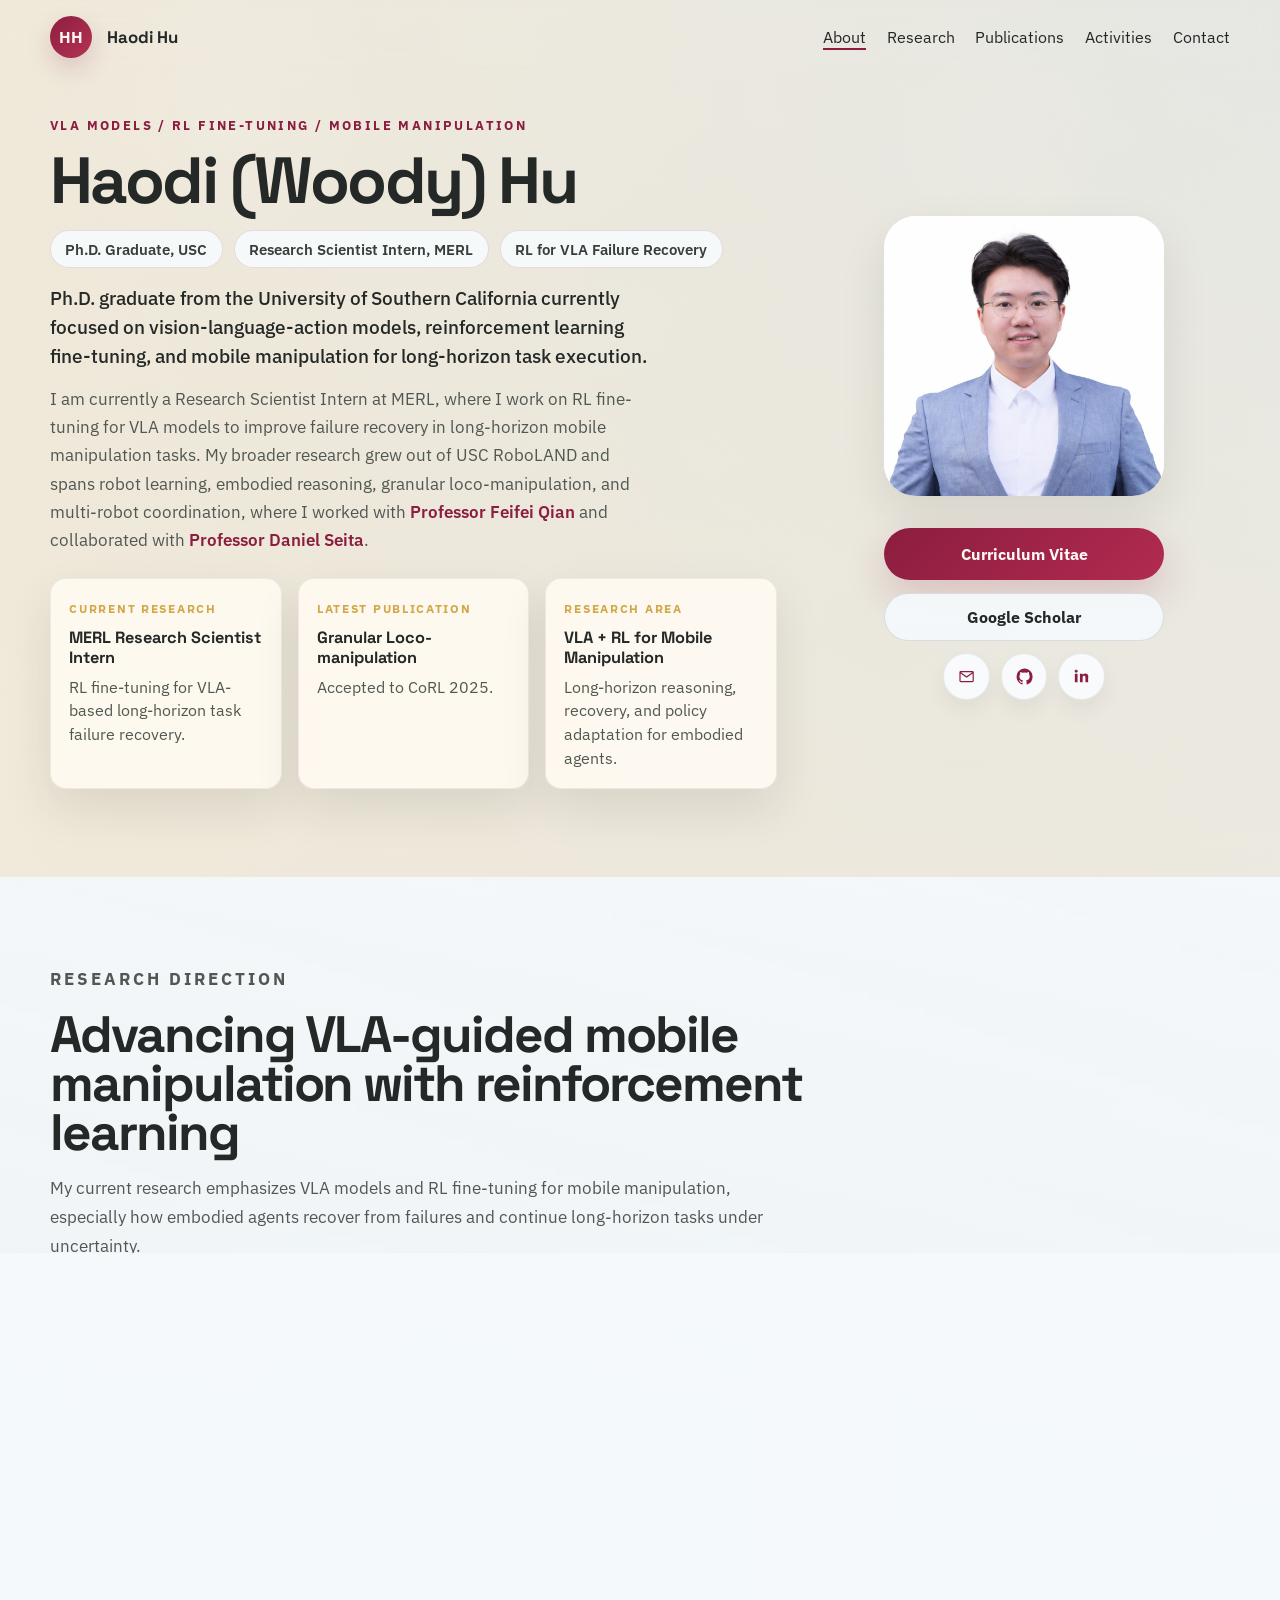
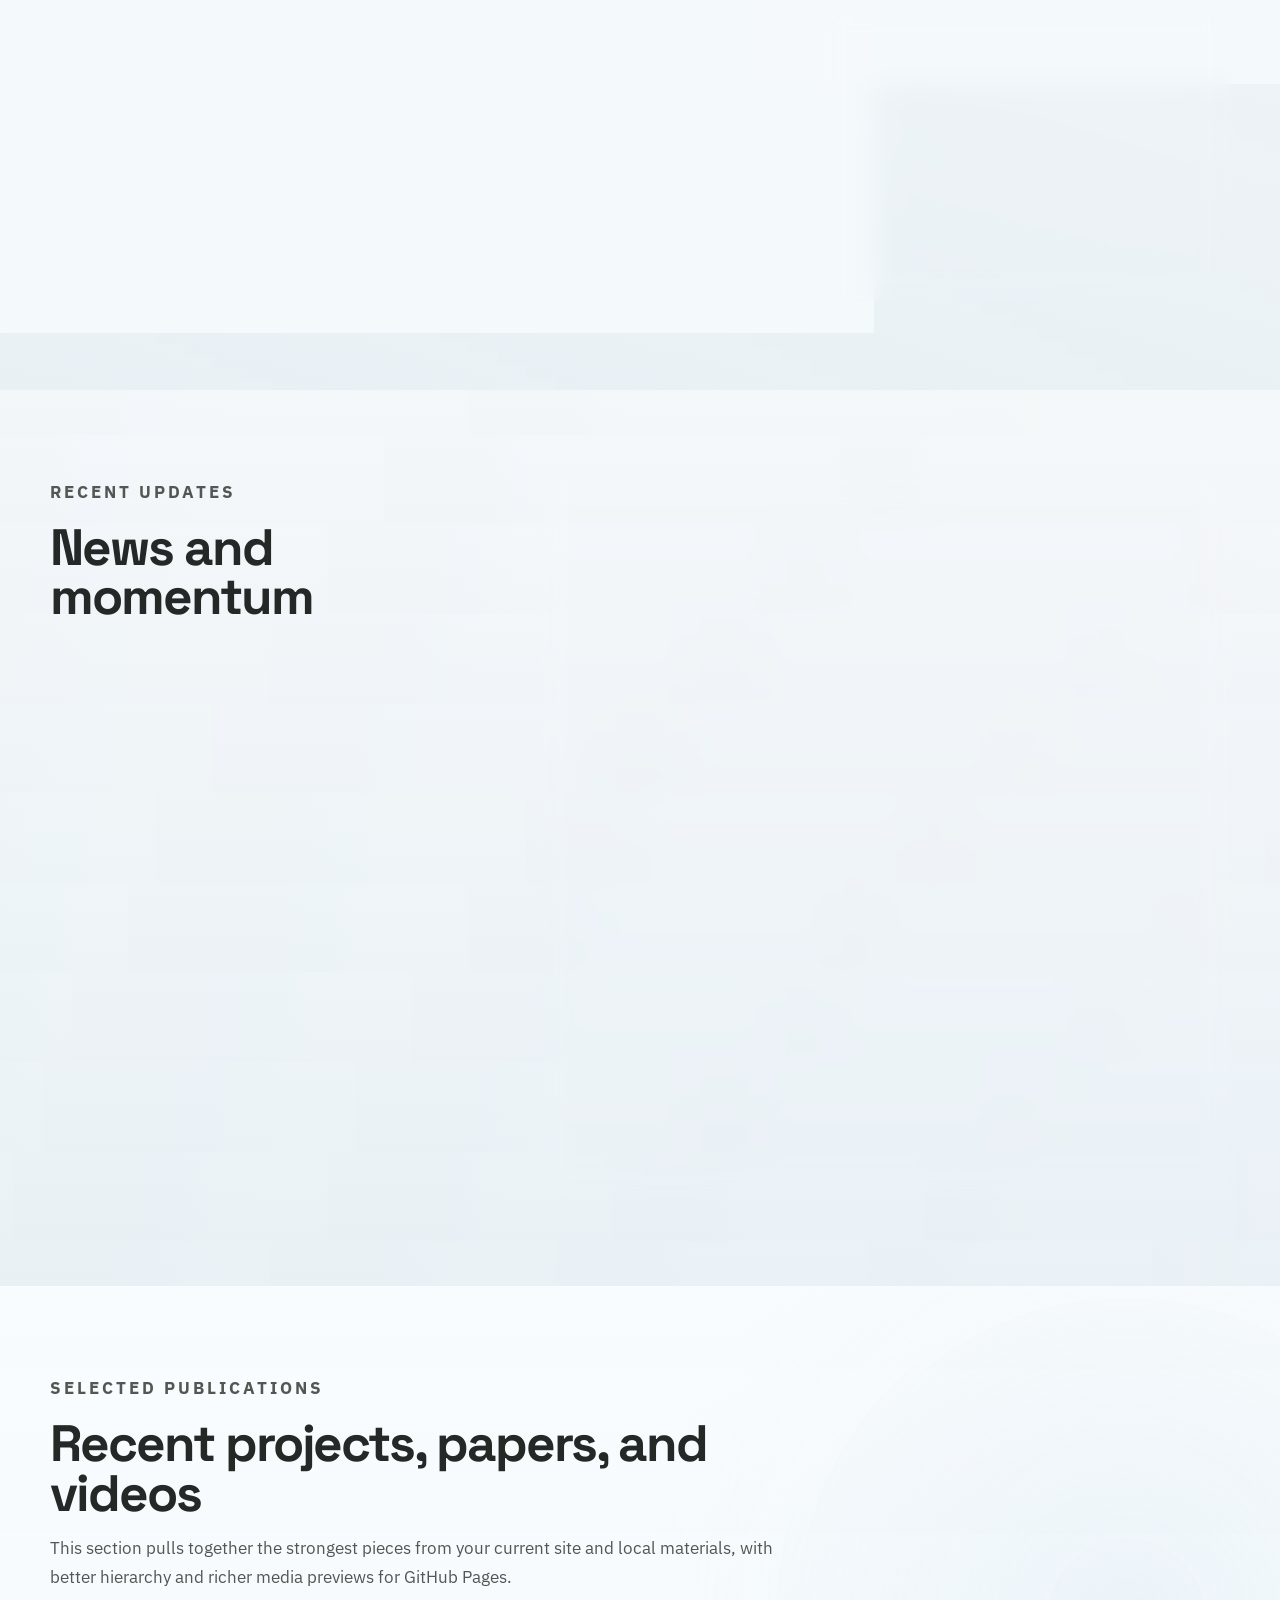
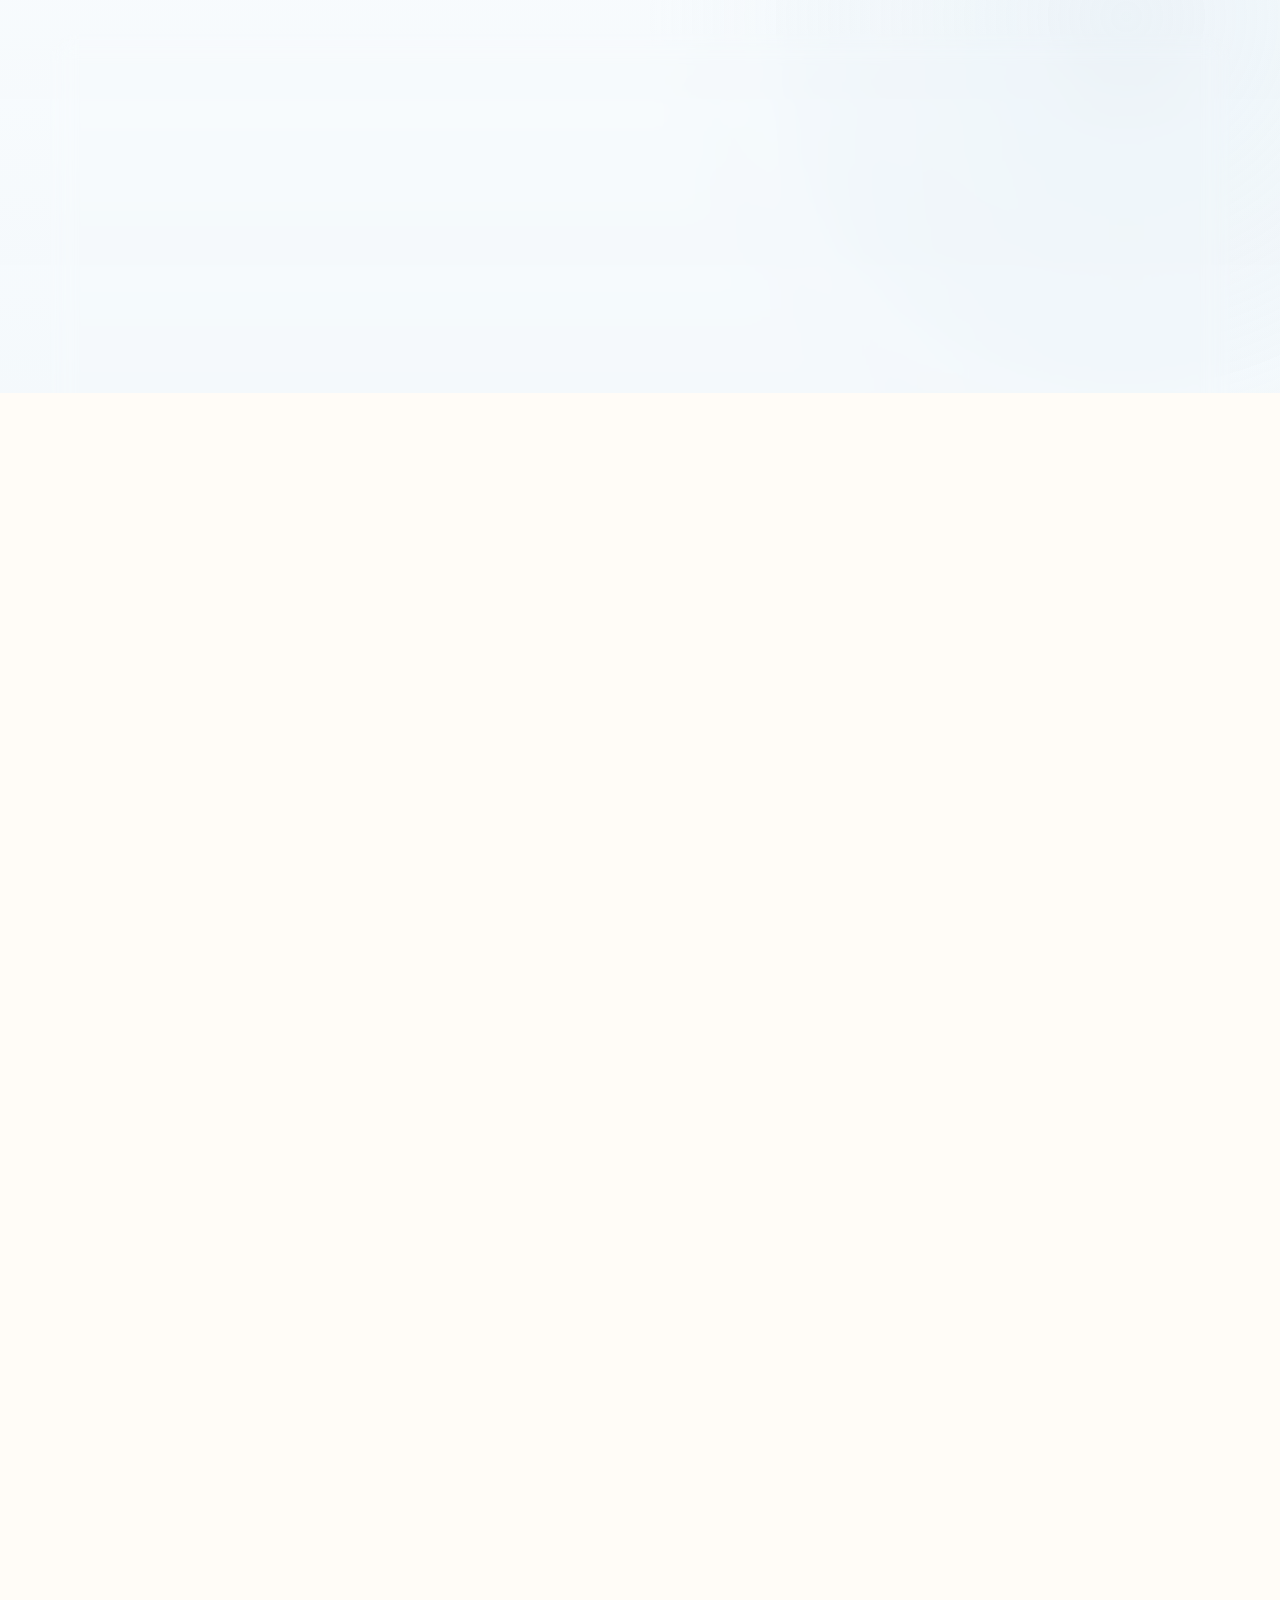
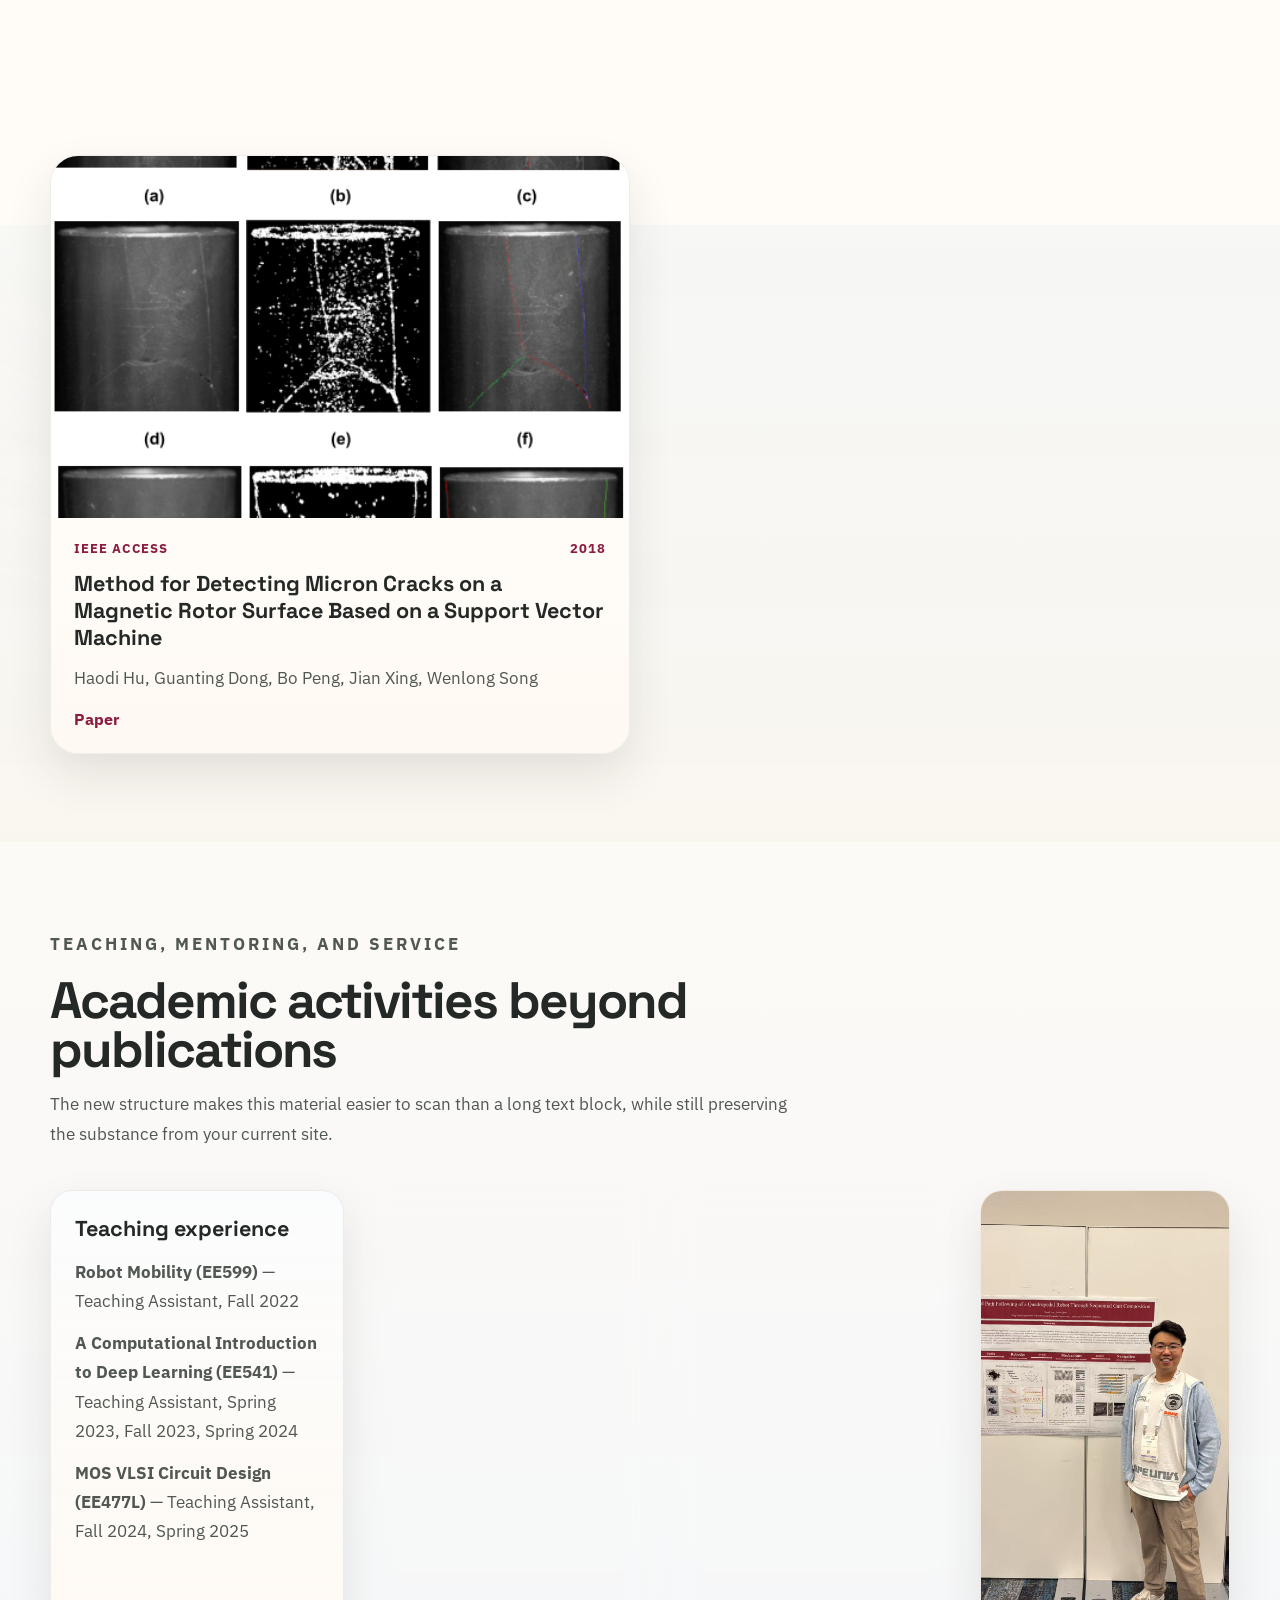
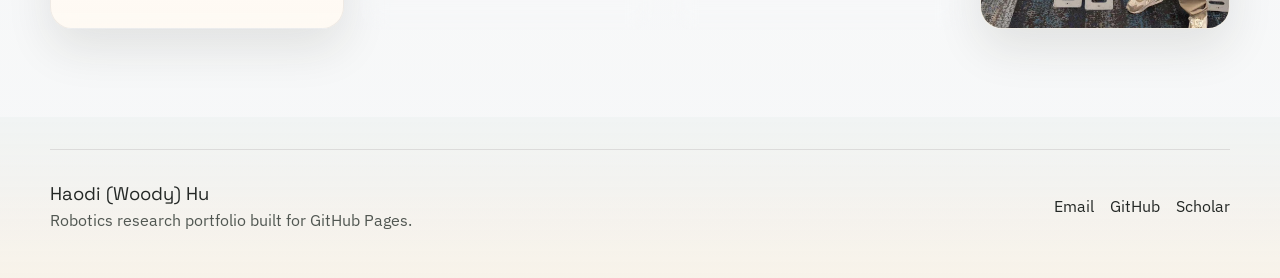
==== commit 0ac5c4e3: "Group hero actions under photo and refine circle overlap" ====
--- a/index.html
+++ b/index.html
@@ -69,10 +69,6 @@
                 <a href="https://danielseita.github.io/" target="_blank" rel="noreferrer">Professor Daniel Seita</a>.
               </p>
 
-              <div class="hero-actions">
-                <a class="button button-primary" href="Haodi%20Hu_CV%202025%20summer.pdf" target="_blank" rel="noreferrer">Curriculum Vitae</a>
-              </div>
-
               <div class="hero-highlights">
                 <article class="highlight-card">
                   <span class="highlight-kicker">Current research</span>
@@ -97,6 +93,7 @@
                 <img src="Haodi%20Hu%204.jpg" alt="Portrait of Haodi Hu in a light blue blazer and white shirt." />
               </figure>
               <div class="hero-media-links" id="contact">
+                <a class="button button-primary" href="Haodi%20Hu_CV%202025%20summer.pdf" target="_blank" rel="noreferrer">Curriculum Vitae</a>
                 <a
                   class="button button-secondary"
                   href="https://scholar.google.com/citations?user=Ez_AALsAAAAJ&hl=en&oi=ao"
--- a/styles.css
+++ b/styles.css
@@ -282,7 +282,6 @@
   font-weight: 600;
 }
 
-.hero-actions,
 .profile-links,
 .link-row,
 .footer-links {
@@ -290,14 +289,6 @@
   align-items: center;
   gap: 1rem;
   flex-wrap: wrap;
-}
-
-.hero-actions {
-  margin-bottom: 1rem;
-}
-
-.hero-actions .button-primary {
-  min-width: 12.6rem;
 }
 
 .button {
@@ -501,6 +492,11 @@
   flex-direction: column;
   align-items: center;
   gap: 0.8rem;
+  width: min(100%, 17.5rem);
+}
+
+.hero-media-links .button {
+  width: 100%;
 }
 
 .hero-media-links .button-secondary {
@@ -611,9 +607,9 @@
   height: 8.8rem;
   left: 50%;
   top: 50%;
-  transform: translate(-34%, -104%);
+  transform: translate(-50%, -90%);
   background: linear-gradient(180deg, rgba(248, 252, 253, 0.98), rgba(237, 244, 248, 0.94));
-  z-index: 3;
+  z-index: 4;
 }
 
 .core-circle-recovery {
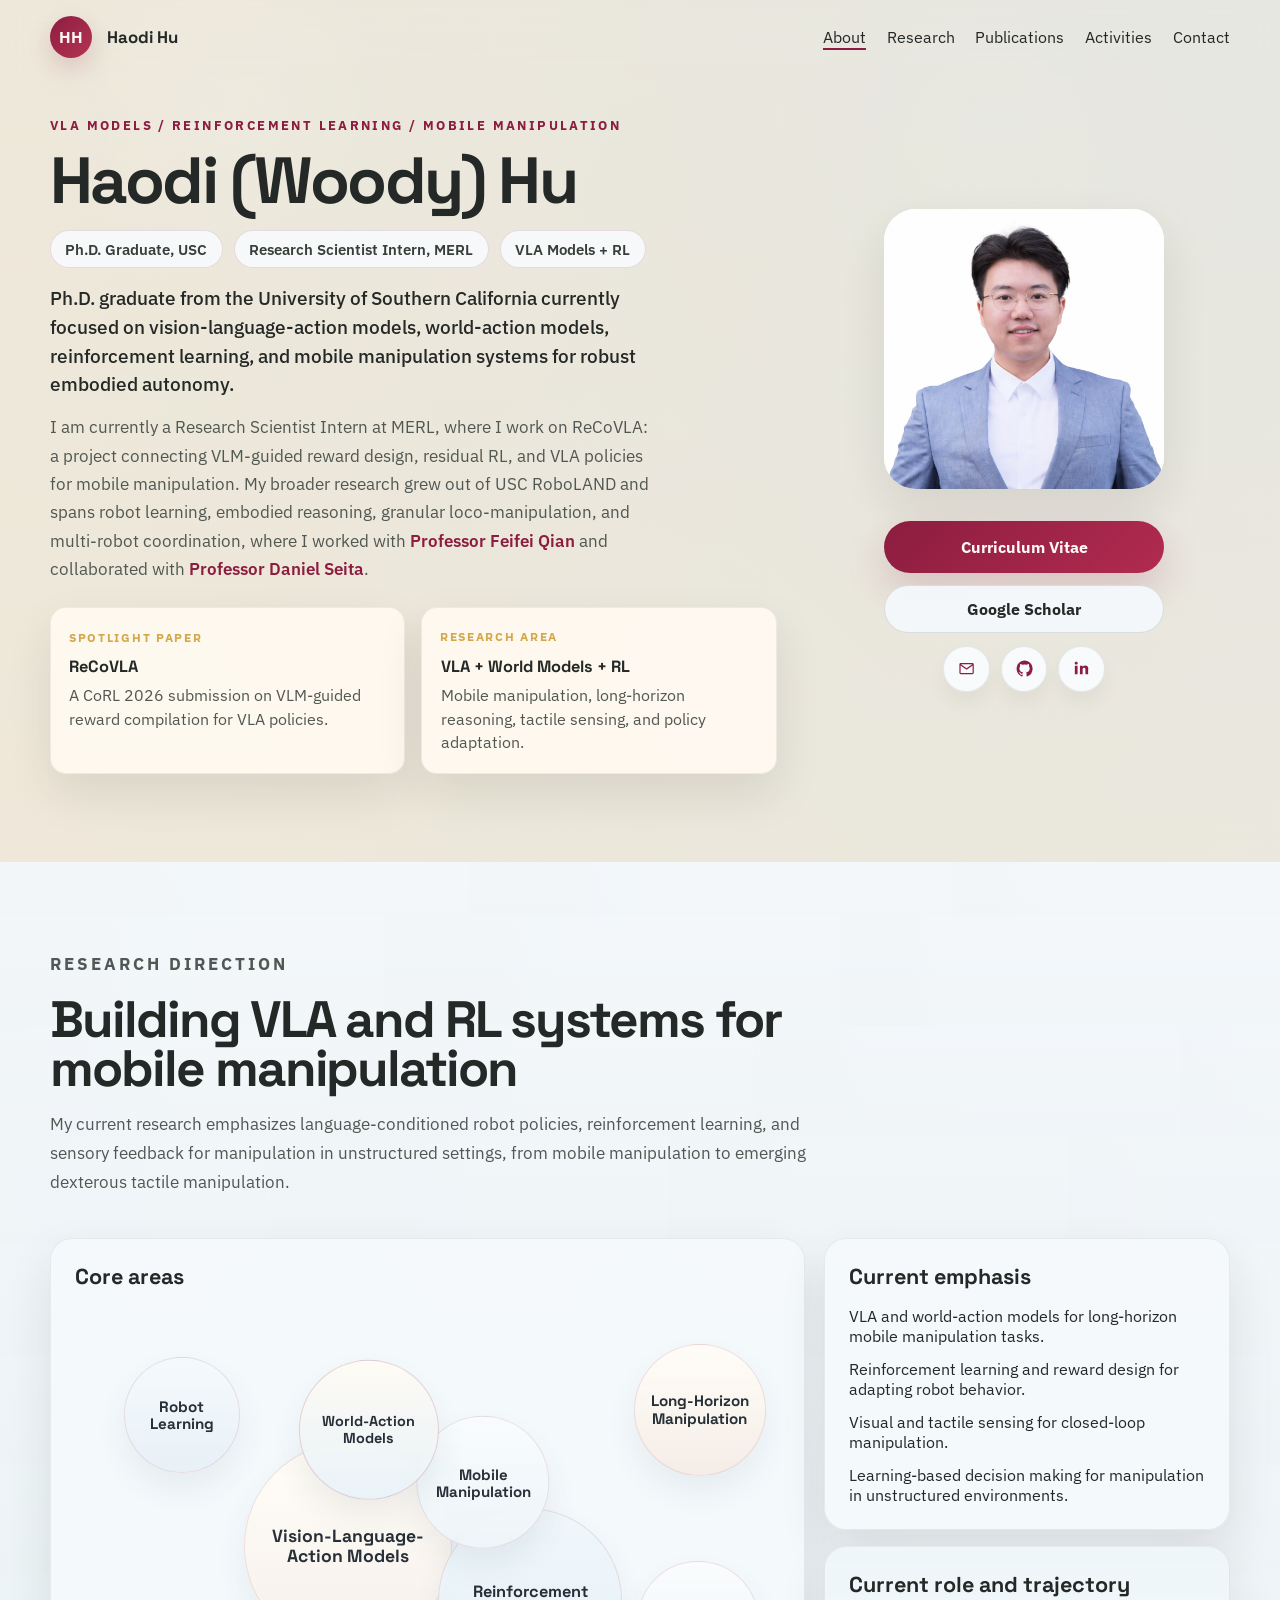
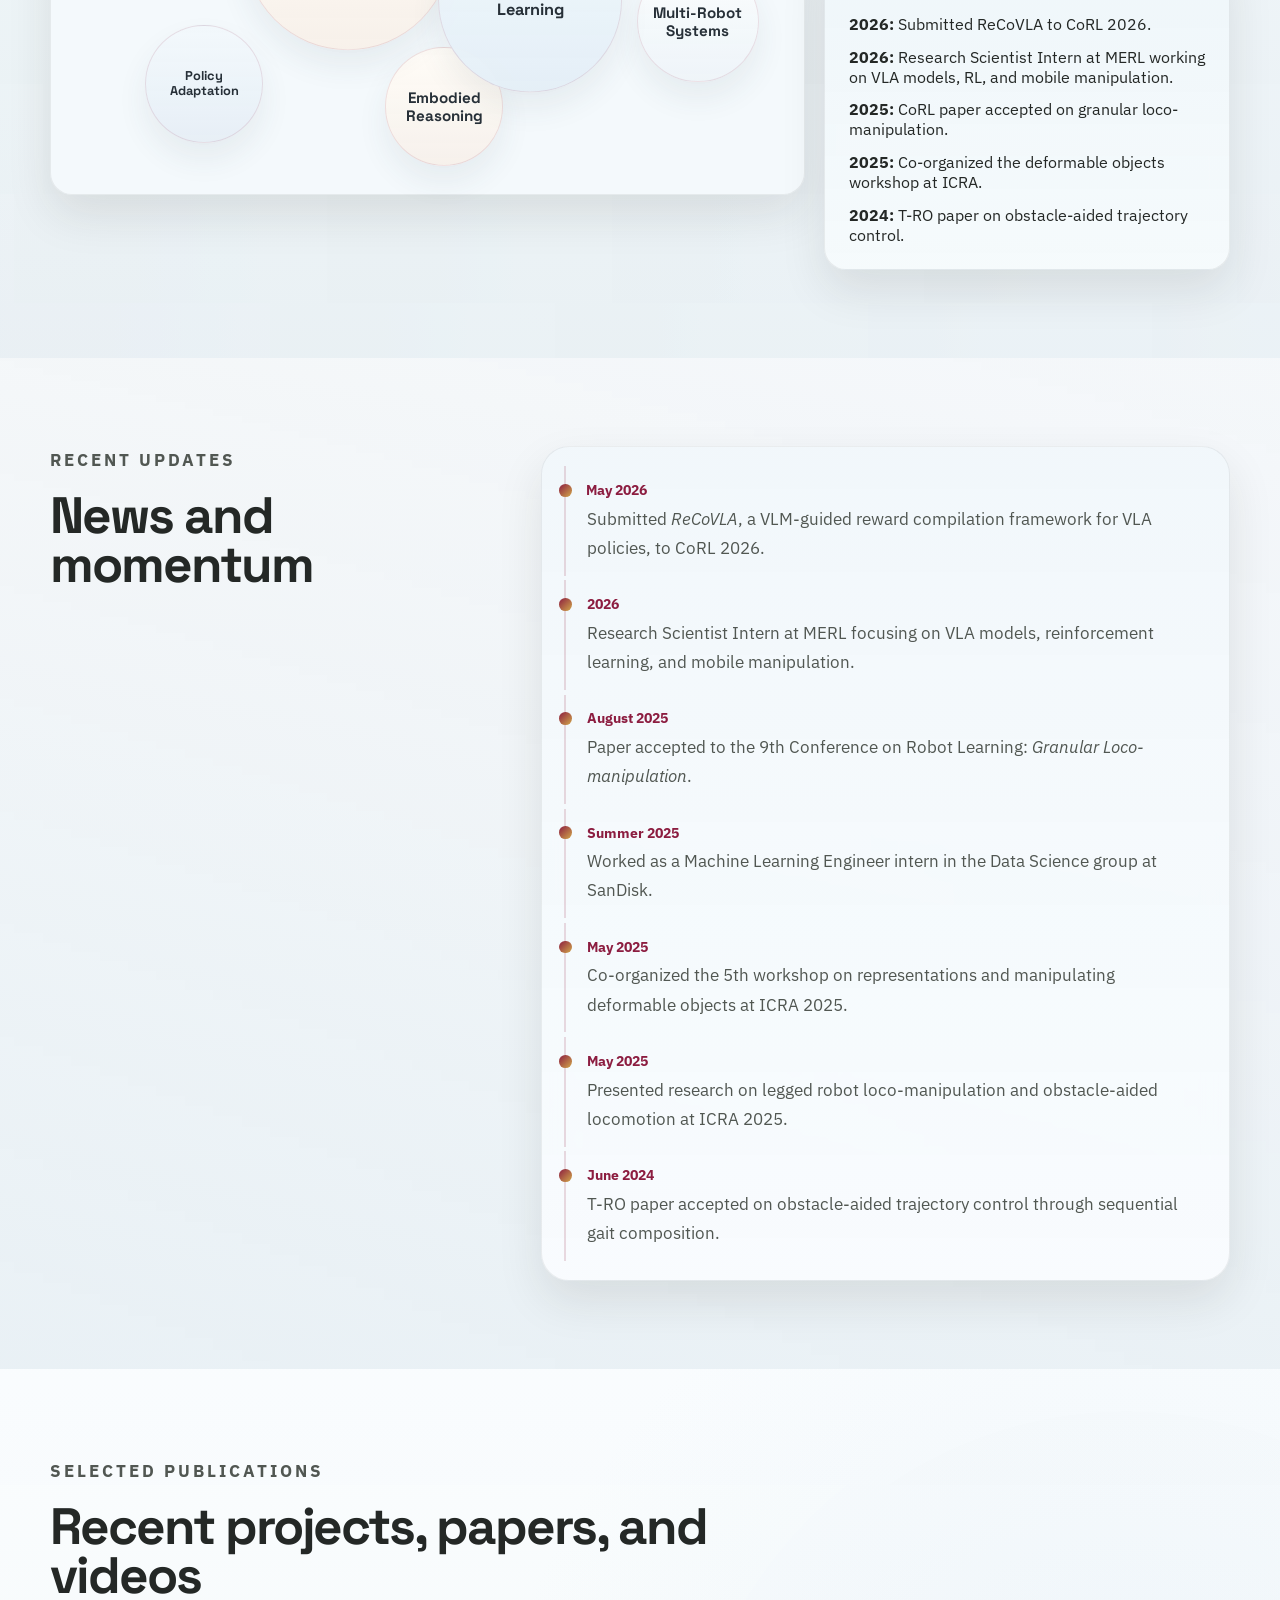
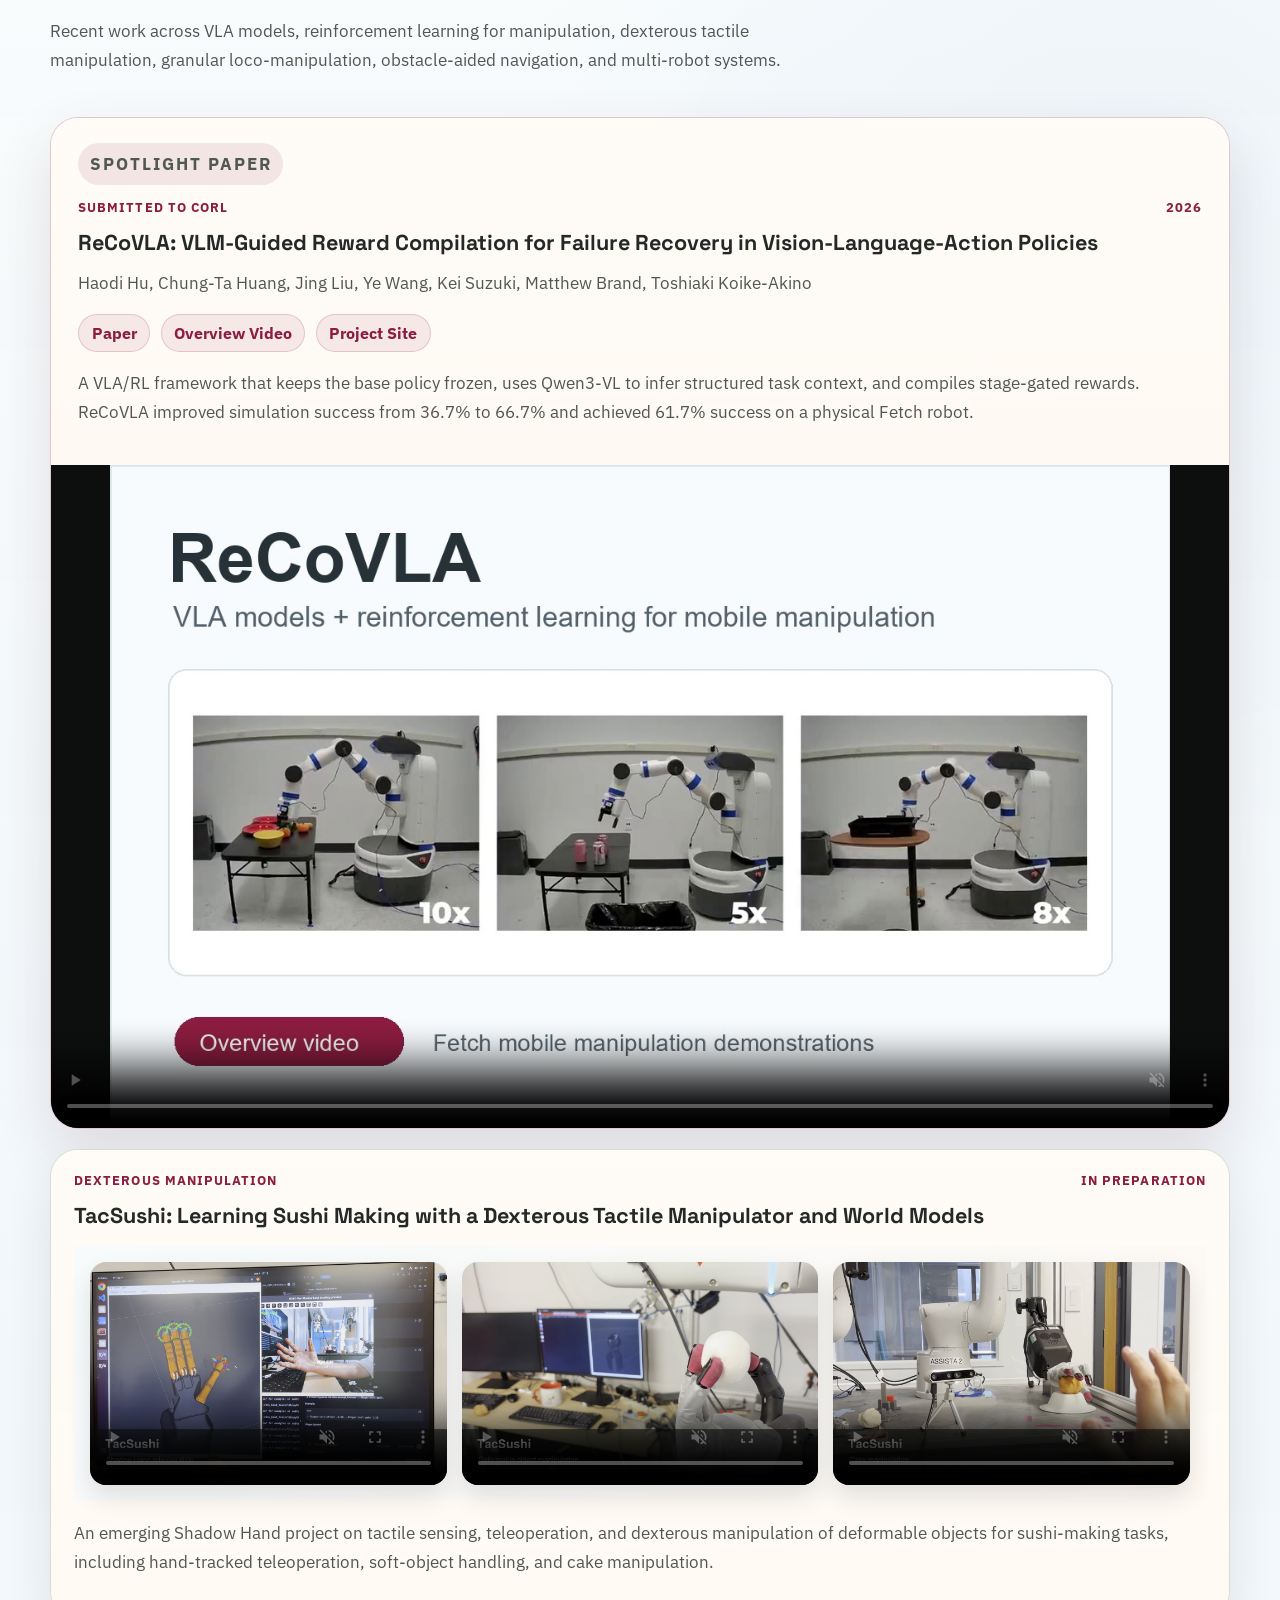
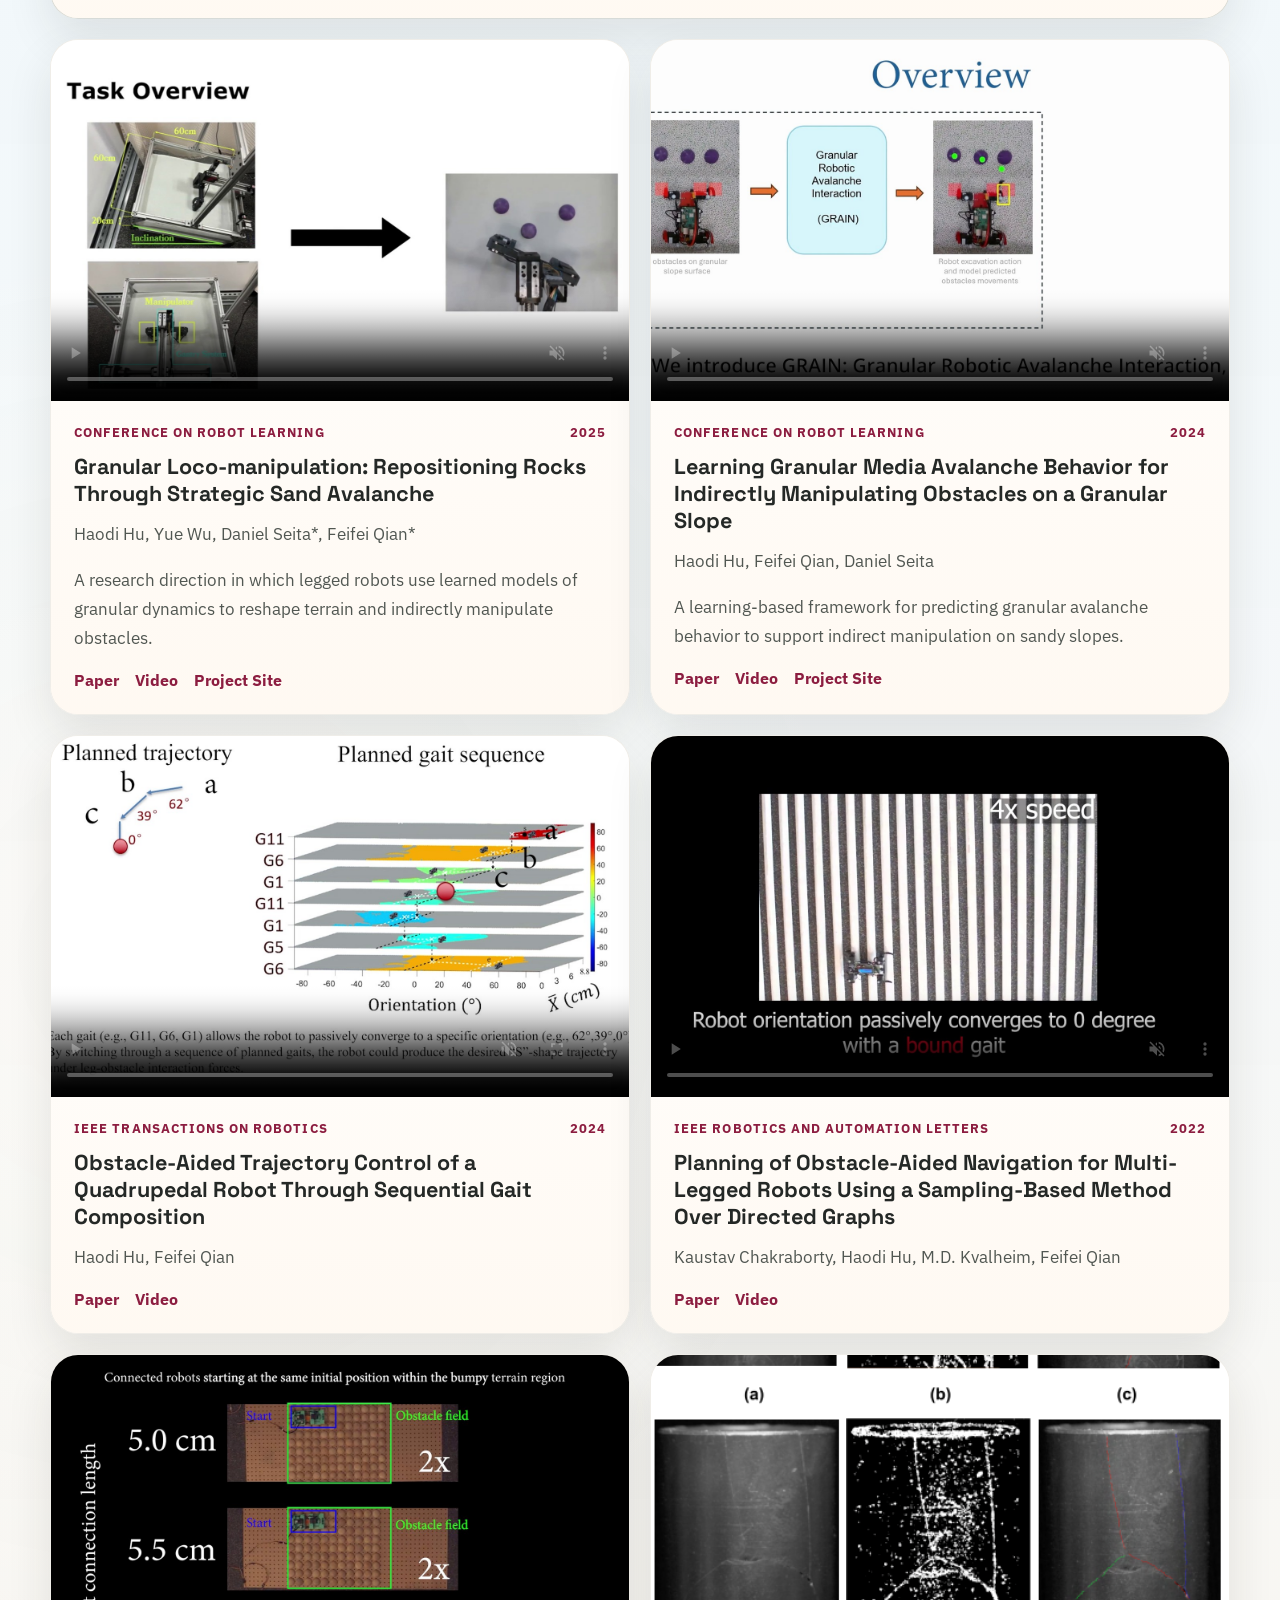
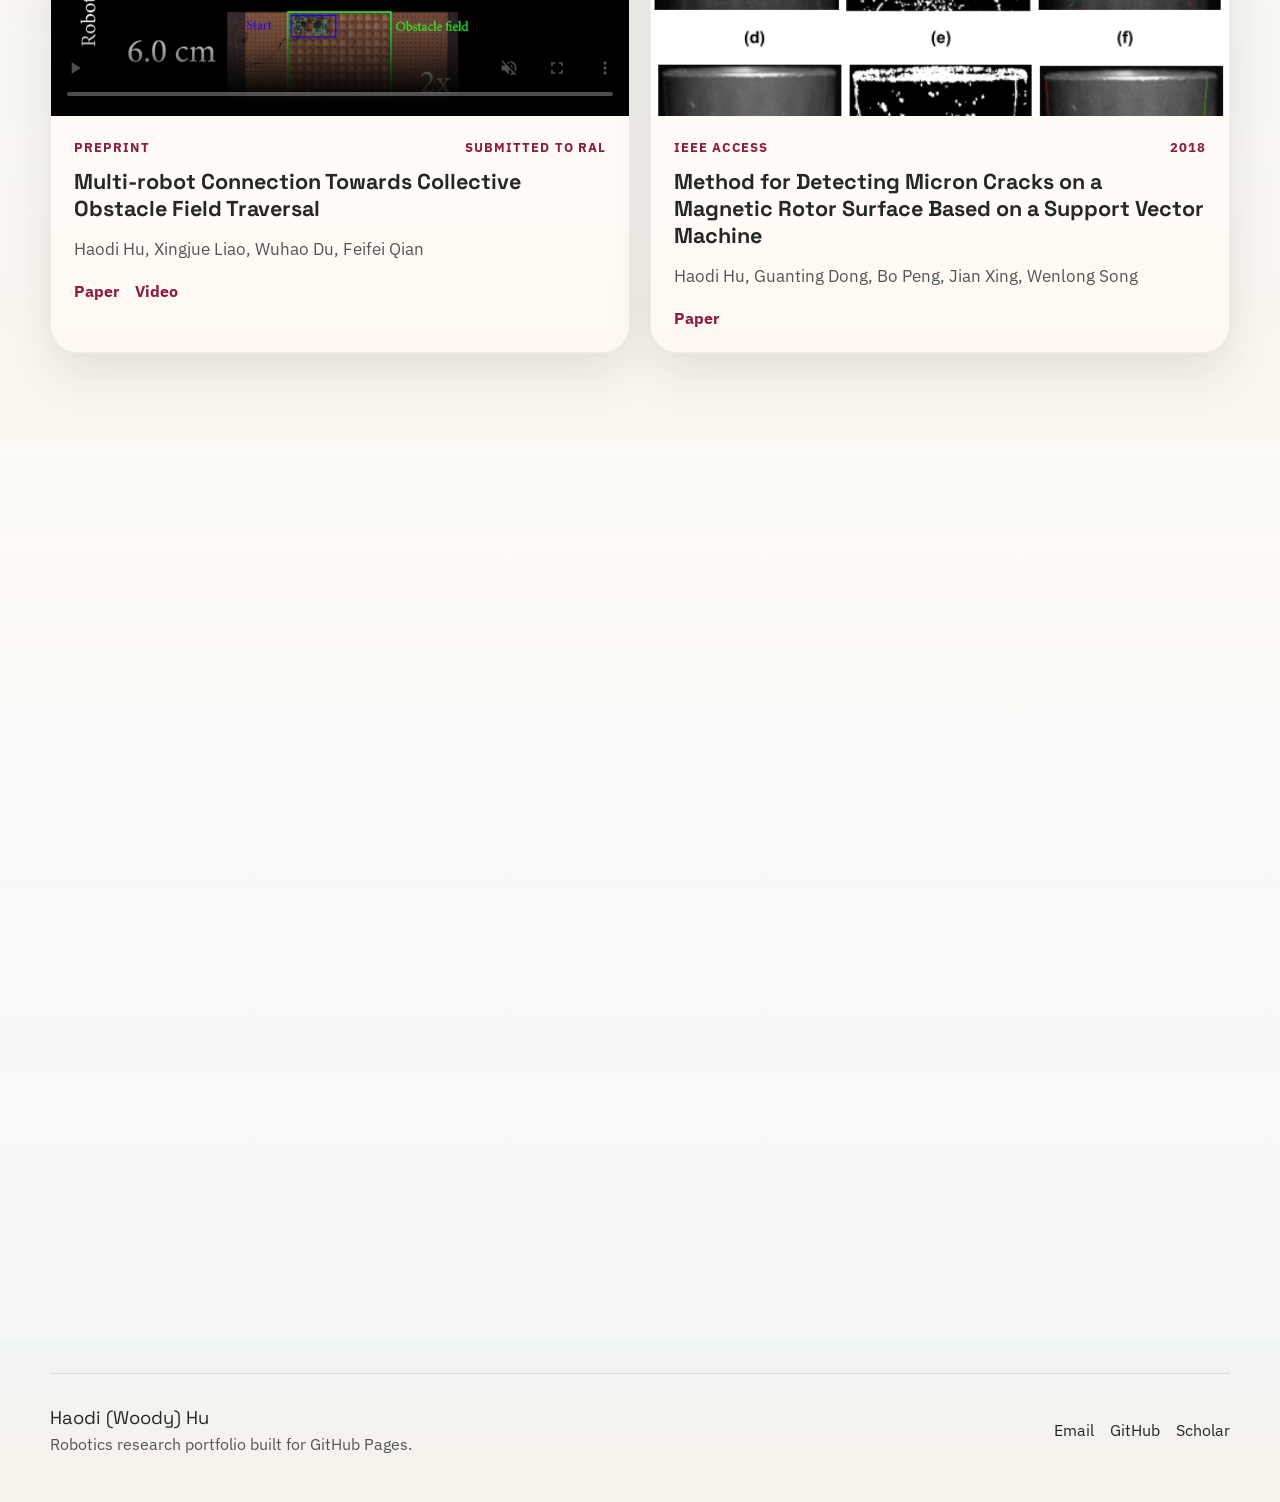
==== commit ba548597: "Update robotics portfolio site" ====
--- a/index.html
+++ b/index.html
@@ -6,7 +6,7 @@
     <title>Haodi (Woody) Hu | Robotics Research</title>
     <meta
       name="description"
-      content="Academic portfolio for Haodi (Woody) Hu featuring robotics research, publications, teaching, and recent updates."
+      content="Academic portfolio for Haodi (Woody) Hu featuring VLA models, reinforcement learning, mobile manipulation, publications, teaching, and recent updates."
     />
     <link rel="preconnect" href="https://fonts.googleapis.com" />
     <link rel="preconnect" href="https://fonts.gstatic.com" crossorigin />
@@ -46,21 +46,22 @@
         <section class="hero section" id="about">
           <div class="container hero-grid">
             <div class="hero-copy reveal">
-              <p class="eyebrow">VLA Models / RL Fine-Tuning / Mobile Manipulation</p>
+              <p class="eyebrow">VLA Models / Reinforcement Learning / Mobile Manipulation</p>
               <h1>Haodi (Woody) Hu</h1>
               <div class="hero-meta" aria-label="Quick background">
                 <span class="meta-pill">Ph.D. Graduate, USC</span>
                 <span class="meta-pill">Research Scientist Intern, MERL</span>
-                <span class="meta-pill">RL for VLA Failure Recovery</span>
+                <span class="meta-pill">VLA Models + RL</span>
               </div>
               <p class="hero-lead">
                 Ph.D. graduate from the University of Southern California currently focused on
-                vision-language-action models, reinforcement learning fine-tuning, and mobile
-                manipulation for long-horizon task execution.
+                vision-language-action models, world-action models, reinforcement learning, and
+                mobile manipulation systems for robust embodied autonomy.
               </p>
               <p class="hero-body">
-                I am currently a Research Scientist Intern at MERL, where I work on RL fine-tuning
-                for VLA models to improve failure recovery in long-horizon mobile manipulation tasks.
+                I am currently a Research Scientist Intern at MERL, where I work on ReCoVLA:
+                a project connecting VLM-guided reward design, residual RL, and VLA policies
+                for mobile manipulation.
                 My broader research grew out of USC RoboLAND and spans robot learning, embodied
                 reasoning, granular loco-manipulation, and multi-robot coordination,
                 where I worked with
@@ -71,19 +72,14 @@
 
               <div class="hero-highlights">
                 <article class="highlight-card">
-                  <span class="highlight-kicker">Current research</span>
-                  <strong>MERL Research Scientist Intern</strong>
-                  <p>RL fine-tuning for VLA-based long-horizon task failure recovery.</p>
-                </article>
-                <article class="highlight-card">
-                  <span class="highlight-kicker">Latest publication</span>
-                  <strong>Granular Loco-manipulation</strong>
-                  <p>Accepted to CoRL 2025.</p>
+                  <span class="highlight-kicker">Spotlight paper</span>
+                  <strong>ReCoVLA</strong>
+                  <p>A CoRL 2026 submission on VLM-guided reward compilation for VLA policies.</p>
                 </article>
                 <article class="highlight-card">
                   <span class="highlight-kicker">Research area</span>
-                  <strong>VLA + RL for Mobile Manipulation</strong>
-                  <p>Long-horizon reasoning, recovery, and policy adaptation for embodied agents.</p>
+                  <strong>VLA + World Models + RL</strong>
+                  <p>Mobile manipulation, long-horizon reasoning, tactile sensing, and policy adaptation.</p>
                 </article>
               </div>
             </div>
@@ -93,10 +89,10 @@
                 <img src="Haodi%20Hu%204.jpg" alt="Portrait of Haodi Hu in a light blue blazer and white shirt." />
               </figure>
               <div class="hero-media-links" id="contact">
-                <a class="button button-primary" href="Haodi%20Hu_CV%202025%20summer.pdf" target="_blank" rel="noreferrer">Curriculum Vitae</a>
+                <a class="button button-primary" href="Haodi_Hu_CV_2026_RS.pdf" target="_blank" rel="noreferrer">Curriculum Vitae</a>
                 <a
                   class="button button-secondary"
-                  href="https://scholar.google.com/citations?user=Ez_AALsAAAAJ&hl=en&oi=ao"
+                  href="https://scholar.google.com/citations?user=KcyDoh8AAAAJ&hl=en&oi=ao"
                   target="_blank"
                   rel="noreferrer"
                 >
@@ -134,11 +130,11 @@
           <div class="container">
             <div class="section-heading reveal">
               <p class="eyebrow">Research Direction</p>
-              <h2>Advancing VLA-guided mobile manipulation with reinforcement learning</h2>
+              <h2>Building VLA and RL systems for mobile manipulation</h2>
               <p>
-                My current research emphasizes VLA models and RL fine-tuning for mobile manipulation,
-                especially how embodied agents recover from failures and continue long-horizon tasks
-                under uncertainty.
+                My current research emphasizes language-conditioned robot policies, reinforcement
+                learning, and sensory feedback for manipulation in unstructured settings, from
+                mobile manipulation to emerging dexterous tactile manipulation.
               </p>
             </div>
 
@@ -149,7 +145,8 @@
                   <span class="core-circle core-circle-vla">Vision-Language-Action Models</span>
                   <span class="core-circle core-circle-rl">Reinforcement Learning</span>
                   <span class="core-circle core-circle-mobile">Mobile Manipulation</span>
-                  <span class="core-circle core-circle-recovery">Long-Horizon Recovery</span>
+                  <span class="core-circle core-circle-world">World-Action Models</span>
+                  <span class="core-circle core-circle-recovery">Long-Horizon Manipulation</span>
                   <span class="core-circle core-circle-robot">Robot Learning</span>
                   <span class="core-circle core-circle-embodied">Embodied Reasoning</span>
                   <span class="core-circle core-circle-policy">Policy Adaptation</span>
@@ -160,9 +157,9 @@
                 <article class="research-panel reveal">
                   <h3>Current emphasis</h3>
                   <ul class="clean-list">
-                    <li>RL fine-tuning for VLA models in long-horizon mobile manipulation tasks.</li>
-                    <li>Failure detection and recovery policies that keep embodied agents on task.</li>
-                    <li>Bridging high-level VLA reasoning with low-level policy adaptation.</li>
+                    <li>VLA and world-action models for long-horizon mobile manipulation tasks.</li>
+                    <li>Reinforcement learning and reward design for adapting robot behavior.</li>
+                    <li>Visual and tactile sensing for closed-loop manipulation.</li>
                     <li>Learning-based decision making for manipulation in unstructured environments.</li>
                   </ul>
                 </article>
@@ -170,7 +167,8 @@
                 <article class="research-panel reveal">
                   <h3>Current role and trajectory</h3>
                   <ul class="clean-list">
-                    <li><strong>2026:</strong> Research Scientist Intern at MERL working on RL fine-tuning for VLA failure recovery.</li>
+                    <li><strong>2026:</strong> Submitted ReCoVLA to CoRL 2026.</li>
+                    <li><strong>2026:</strong> Research Scientist Intern at MERL working on VLA models, RL, and mobile manipulation.</li>
                     <li><strong>2025:</strong> CoRL paper accepted on granular loco-manipulation.</li>
                     <li><strong>2025:</strong> Co-organized the deformable objects workshop at ICRA.</li>
                     <li><strong>2024:</strong> T-RO paper on obstacle-aided trajectory control.</li>
@@ -190,8 +188,12 @@
 
             <div class="timeline reveal">
               <article class="timeline-item">
+                <span class="timeline-date">May 2026</span>
+                <p>Submitted <em>ReCoVLA</em>, a VLM-guided reward compilation framework for VLA policies, to CoRL 2026.</p>
+              </article>
+              <article class="timeline-item">
                 <span class="timeline-date">2026</span>
-                <p>Research Scientist Intern at MERL focusing on RL fine-tuning for VLA failure recovery in long-horizon tasks.</p>
+                <p>Research Scientist Intern at MERL focusing on VLA models, reinforcement learning, and mobile manipulation.</p>
               </article>
               <article class="timeline-item">
                 <span class="timeline-date">August 2025</span>
@@ -223,13 +225,92 @@
               <p class="eyebrow">Selected Publications</p>
               <h2>Recent projects, papers, and videos</h2>
               <p>
-                This section pulls together the strongest pieces from your current site and local materials,
-                with better hierarchy and richer media previews for GitHub Pages.
+                Recent work across VLA models, reinforcement learning for manipulation,
+                dexterous tactile manipulation, granular loco-manipulation, obstacle-aided
+                navigation, and multi-robot systems.
               </p>
             </div>
 
             <div class="publication-grid">
-              <article class="publication-card reveal publication-feature">
+              <article class="publication-card reveal publication-feature job-market-paper recovla-card">
+                <div class="media-frame">
+                  <video
+                    controls
+                    muted
+                    preload="metadata"
+                    playsinline
+                    poster="ReCoVLA-overview-poster.jpg"
+                  >
+                    <source src="ReCoVLA%20overview%20video.mp4" type="video/mp4" />
+                  </video>
+                </div>
+                <div class="publication-copy">
+                  <p class="publication-badge">Spotlight paper</p>
+                  <div class="meta-line">
+                    <span>Submitted to CoRL</span>
+                    <span>2026</span>
+                  </div>
+                  <h3>ReCoVLA: VLM-Guided Reward Compilation for Failure Recovery in Vision-Language-Action Policies</h3>
+                  <p class="authors">Haodi Hu, Chung-Ta Huang, Jing Liu, Ye Wang, Kei Suzuki, Matthew Brand, Toshiaki Koike-Akino</p>
+                  <div class="link-row recovla-actions">
+                    <a href="https://arxiv.org/pdf/2606.09630" target="_blank" rel="noreferrer">Paper</a>
+                    <a href="ReCoVLA%20overview%20video.mp4" target="_blank" rel="noreferrer">Overview Video</a>
+                    <a href="recovla/" target="_blank" rel="noreferrer">Project Site</a>
+                  </div>
+                  <p>
+                    A VLA/RL framework that keeps the base policy frozen, uses Qwen3-VL
+                    to infer structured task context, and compiles stage-gated rewards. ReCoVLA improved
+                    simulation success from 36.7% to 66.7% and achieved 61.7% success on a physical
+                    Fetch robot.
+                  </p>
+                </div>
+              </article>
+
+              <article class="publication-card reveal publication-feature tacsushi-card tacsushi-feature">
+                <div class="publication-copy">
+                  <div class="meta-line">
+                    <span>Dexterous manipulation</span>
+                    <span>In preparation</span>
+                  </div>
+                  <h3>TacSushi: Learning Sushi Making with a Dexterous Tactile Manipulator and World Models</h3>
+                  <div class="media-frame dual-video-frame">
+                    <video
+                      controls
+                      muted
+                      preload="metadata"
+                      playsinline
+                      poster="TacSushi-shadow-hand-poster.jpg"
+                    >
+                      <source src="TacSushi-shadow-hand-teleoperation.mp4" type="video/mp4" />
+                    </video>
+                    <video
+                      controls
+                      muted
+                      preload="metadata"
+                      playsinline
+                      poster="TacSushi-deformable-object-poster.jpg"
+                    >
+                      <source src="TacSushi-deformable-object-manipulation.mp4" type="video/mp4" />
+                    </video>
+                    <video
+                      controls
+                      muted
+                      preload="metadata"
+                      playsinline
+                      poster="TacSushi-cake-manipulation-poster.jpg"
+                    >
+                      <source src="TacSushi-cake-manipulation.mp4" type="video/mp4" />
+                    </video>
+                  </div>
+                  <p>
+                    An emerging Shadow Hand project on tactile sensing, teleoperation, and dexterous
+                    manipulation of deformable objects for sushi-making tasks, including hand-tracked
+                    teleoperation, soft-object handling, and cake manipulation.
+                  </p>
+                </div>
+              </article>
+
+              <article class="publication-card reveal">
                 <div class="media-frame">
                   <video
                     controls
@@ -255,6 +336,7 @@
                   <div class="link-row">
                     <a href="https://arxiv.org/pdf/2505.12934" target="_blank" rel="noreferrer">Paper</a>
                     <a href="Granular%20Loco-Manipulation%20supplementary%20video.mp4" target="_blank" rel="noreferrer">Video</a>
+                    <a href="https://sites.google.com/view/diffusivegrain/home" target="_blank" rel="noreferrer">Project Site</a>
                   </div>
                 </div>
               </article>
@@ -424,6 +506,7 @@
               <article class="activity-card reveal">
                 <h3>Awards and service</h3>
                 <ul class="clean-list">
+                  <li>IEEE Access Exceptional Reviewer Recognition, 2026</li>
                   <li>USC Viterbi CURVE Mentor Award, 2022–2025</li>
                   <li>USC Viterbi Ph.D. Student Fellowship Award, 2021</li>
                   <li>NEFU Excellent Graduates Award, 2019</li>
@@ -457,7 +540,7 @@
           <div class="footer-links">
             <a href="mailto:myddhhhd@gmail.com">Email</a>
             <a href="https://github.com/HHD000EXE" target="_blank" rel="noreferrer">GitHub</a>
-            <a href="https://scholar.google.com/citations?user=Ez_AALsAAAAJ&hl=en&oi=ao" target="_blank" rel="noreferrer">Scholar</a>
+            <a href="https://scholar.google.com/citations?user=KcyDoh8AAAAJ&hl=en&oi=ao" target="_blank" rel="noreferrer">Scholar</a>
           </div>
         </div>
       </footer>
--- a/styles.css
+++ b/styles.css
@@ -353,7 +353,7 @@
 
 .hero-highlights {
   display: grid;
-  grid-template-columns: repeat(3, minmax(0, 1fr));
+  grid-template-columns: repeat(2, minmax(0, 1fr));
   gap: 1rem;
 }
 
@@ -399,6 +399,11 @@
     linear-gradient(180deg, rgba(250, 252, 253, 0.98), rgba(255, 251, 246, 0.95));
 }
 
+#publications .job-market-paper {
+  border-color: rgba(140, 29, 64, 0.24);
+  box-shadow: 0 24px 56px rgba(94, 48, 54, 0.14);
+}
+
 #publications .publication-copy {
   height: 100%;
   background: linear-gradient(180deg, rgba(255, 252, 248, 0.96), rgba(255, 249, 242, 0.94));
@@ -561,7 +566,7 @@
 
 .circle-cluster {
   position: relative;
-  min-height: 28rem;
+  min-height: 29rem;
   margin-top: 0.8rem;
 }
 
@@ -571,10 +576,12 @@
   place-items: center;
   border-radius: 50%;
   text-align: center;
-  padding: 1rem;
+  padding: 0.85rem;
   font-family: "Space Grotesk", sans-serif;
   font-weight: 700;
-  line-height: 1.2;
+  line-height: 1.15;
+  font-size: 0.95rem;
+  overflow: hidden;
   color: #273038;
   border: 1px solid rgba(137, 38, 67, 0.12);
   box-shadow: 0 16px 30px rgba(55, 73, 91, 0.08);
@@ -585,7 +592,7 @@
   height: 13rem;
   left: 50%;
   top: 50%;
-  transform: translate(-82%, -58%);
+  transform: translate(-88%, -46%);
   background: linear-gradient(180deg, rgba(255, 252, 247, 0.98), rgba(248, 241, 234, 0.94));
   font-size: 1.1rem;
   z-index: 2;
@@ -596,59 +603,74 @@
   height: 11.5rem;
   left: 50%;
   top: 50%;
-  transform: translate(8%, -36%);
+  transform: translate(6%, -16%);
   background: linear-gradient(180deg, rgba(240, 247, 251, 0.98), rgba(228, 239, 247, 0.95));
   font-size: 1.02rem;
   z-index: 2;
 }
 
 .core-circle-mobile {
-  width: 8.8rem;
-  height: 8.8rem;
+  width: 8.3rem;
+  height: 8.3rem;
   left: 50%;
   top: 50%;
-  transform: translate(-50%, -90%);
+  transform: translate(-8%, -92%);
   background: linear-gradient(180deg, rgba(248, 252, 253, 0.98), rgba(237, 244, 248, 0.94));
+  z-index: 3;
+  font-size: 0.94rem;
+}
+
+.core-circle-world {
+  width: 8.7rem;
+  height: 8.7rem;
+  left: 50%;
+  top: 50%;
+  transform: translate(-92%, -128%);
+  background:
+    linear-gradient(180deg, rgba(255, 251, 244, 0.96), rgba(232, 242, 248, 0.94));
+  border-color: rgba(140, 29, 64, 0.18);
   z-index: 4;
+  font-size: 0.9rem;
 }
 
 .core-circle-recovery {
   width: 8.25rem;
   height: 8.25rem;
-  right: 4%;
-  top: 10%;
+  right: 2%;
+  top: 8%;
   background: linear-gradient(180deg, rgba(255, 252, 247, 0.98), rgba(245, 237, 230, 0.95));
 }
 
 .core-circle-robot {
-  width: 7rem;
-  height: 7rem;
-  left: 16%;
-  bottom: 10%;
+  width: 7.2rem;
+  height: 7.2rem;
+  left: 7%;
+  top: 11%;
   background: linear-gradient(180deg, rgba(244, 249, 252, 0.98), rgba(232, 241, 247, 0.95));
 }
 
 .core-circle-embodied {
   width: 7.4rem;
   height: 7.4rem;
-  left: 42%;
-  bottom: 0;
+  left: 44%;
+  bottom: 1%;
   background: linear-gradient(180deg, rgba(255, 252, 247, 0.98), rgba(247, 241, 235, 0.95));
 }
 
 .core-circle-policy {
-  width: 6.8rem;
-  height: 6.8rem;
-  right: 23%;
-  bottom: 7%;
+  width: 7.35rem;
+  height: 7.35rem;
+  left: 10%;
+  bottom: 6%;
   background: linear-gradient(180deg, rgba(242, 248, 252, 0.98), rgba(231, 239, 246, 0.95));
+  font-size: 0.8rem;
 }
 
 .core-circle-multi {
   width: 7.6rem;
   height: 7.6rem;
-  right: 2%;
-  bottom: 16%;
+  right: 3%;
+  bottom: 19%;
   background: linear-gradient(180deg, rgba(250, 252, 253, 0.98), rgba(239, 245, 249, 0.95));
 }
 
@@ -674,6 +696,29 @@
   grid-template-columns: 1.05fr 0.95fr;
 }
 
+.publication-feature.recovla-card {
+  grid-template-columns: 1fr;
+}
+
+.recovla-card .publication-copy {
+  order: 1;
+}
+
+#publications .recovla-card .publication-copy {
+  height: auto;
+  padding: 1.6rem 1.7rem 1.35rem;
+}
+
+.recovla-card .media-frame {
+  order: 2;
+  aspect-ratio: 16 / 9;
+  background: #f7fbfd;
+}
+
+.recovla-card .media-frame video {
+  object-fit: contain;
+}
+
 .media-frame {
   aspect-ratio: 16 / 10;
   background: #0f1512;
@@ -689,8 +734,60 @@
   background: linear-gradient(180deg, #d8d0c2, #c8bcaa);
 }
 
+.tacsushi-card {
+  border-color: rgba(116, 129, 111, 0.26);
+}
+
+.tacsushi-feature {
+  grid-template-columns: 1fr;
+}
+
+.tacsushi-feature .publication-copy {
+  display: block;
+}
+
+.tacsushi-feature .dual-video-frame {
+  margin: 1.05rem 0 1.15rem;
+}
+
+.dual-video-frame {
+  display: grid;
+  grid-template-columns: repeat(3, minmax(0, 1fr));
+  gap: 0.9rem;
+  padding: 1rem;
+  aspect-ratio: auto;
+  background:
+    linear-gradient(135deg, rgba(247, 251, 253, 0.98), rgba(255, 250, 244, 0.96)),
+    linear-gradient(180deg, rgba(116, 129, 111, 0.16), rgba(140, 29, 64, 0.08));
+}
+
+.dual-video-frame video {
+  width: 100%;
+  height: auto;
+  aspect-ratio: 16 / 10;
+  min-width: 0;
+  border-radius: 16px;
+  object-fit: cover;
+  box-shadow: 0 12px 24px rgba(36, 40, 38, 0.12);
+}
+
 .publication-copy {
   padding: 1.4rem 1.45rem 1.5rem;
+}
+
+.publication-badge {
+  display: inline-flex;
+  align-items: center;
+  min-height: 2rem;
+  margin: 0 0 0.9rem;
+  padding: 0.38rem 0.72rem;
+  border-radius: 999px;
+  background: rgba(140, 29, 64, 0.1);
+  color: var(--cardinal);
+  font-size: 0.76rem;
+  font-weight: 700;
+  letter-spacing: 0.12em;
+  text-transform: uppercase;
 }
 
 .meta-line {
@@ -715,6 +812,25 @@
   margin-top: 1rem;
   color: var(--cardinal);
   font-weight: 700;
+}
+
+.recovla-actions {
+  gap: 0.65rem;
+  margin: 0.85rem 0 1rem;
+}
+
+.recovla-actions a {
+  display: inline-flex;
+  align-items: center;
+  min-height: 2.35rem;
+  padding: 0.48rem 0.78rem;
+  border: 1px solid rgba(140, 29, 64, 0.18);
+  border-radius: 999px;
+  background: rgba(140, 29, 64, 0.08);
+}
+
+.recovla-actions a::after {
+  display: none;
 }
 
 .news-layout {
@@ -943,12 +1059,22 @@
   }
 
   .core-circle-vla,
+  .core-circle-world,
   .core-circle-rl {
     min-height: 8.4rem;
   }
 
   .activities-grid {
     grid-template-columns: 1fr;
+  }
+
+  .dual-video-frame {
+    grid-template-columns: 1fr;
+    aspect-ratio: auto;
+  }
+
+  .dual-video-frame video {
+    aspect-ratio: 16 / 10;
   }
 
   .footer-wrap {
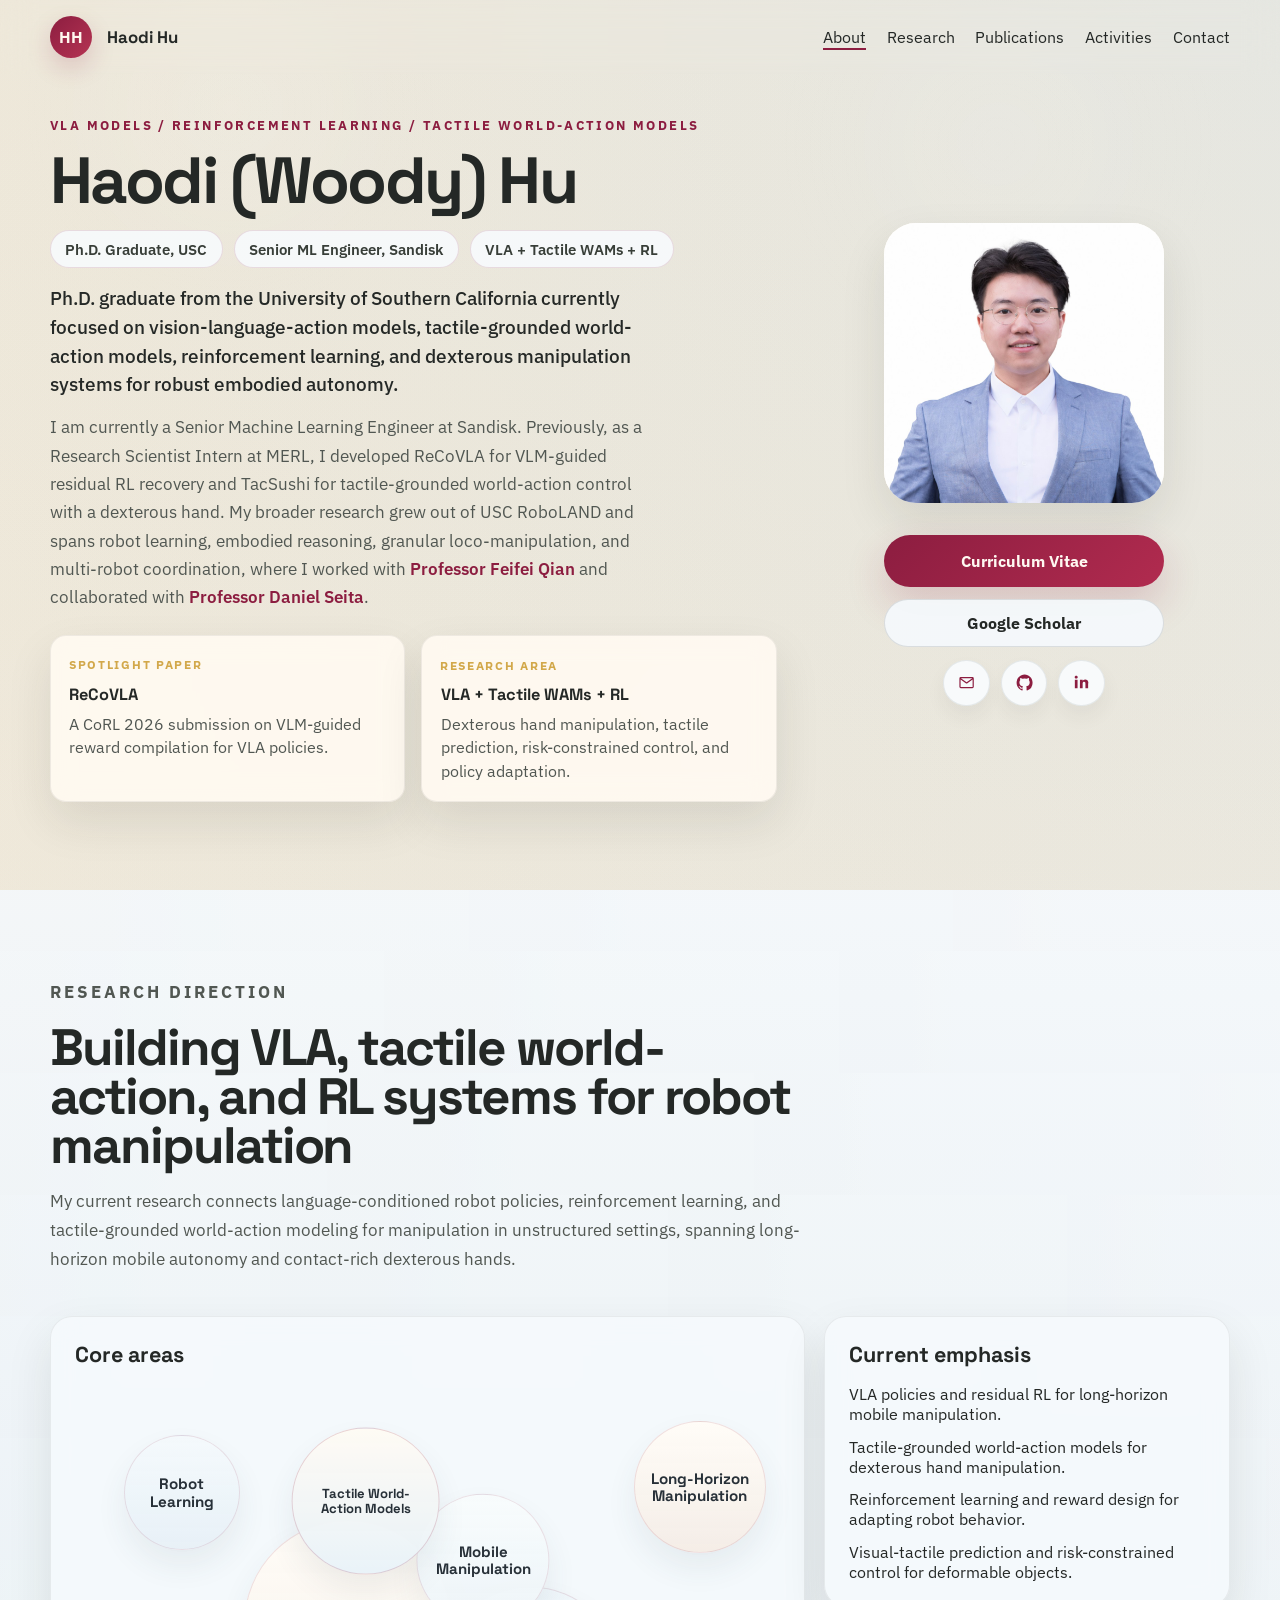
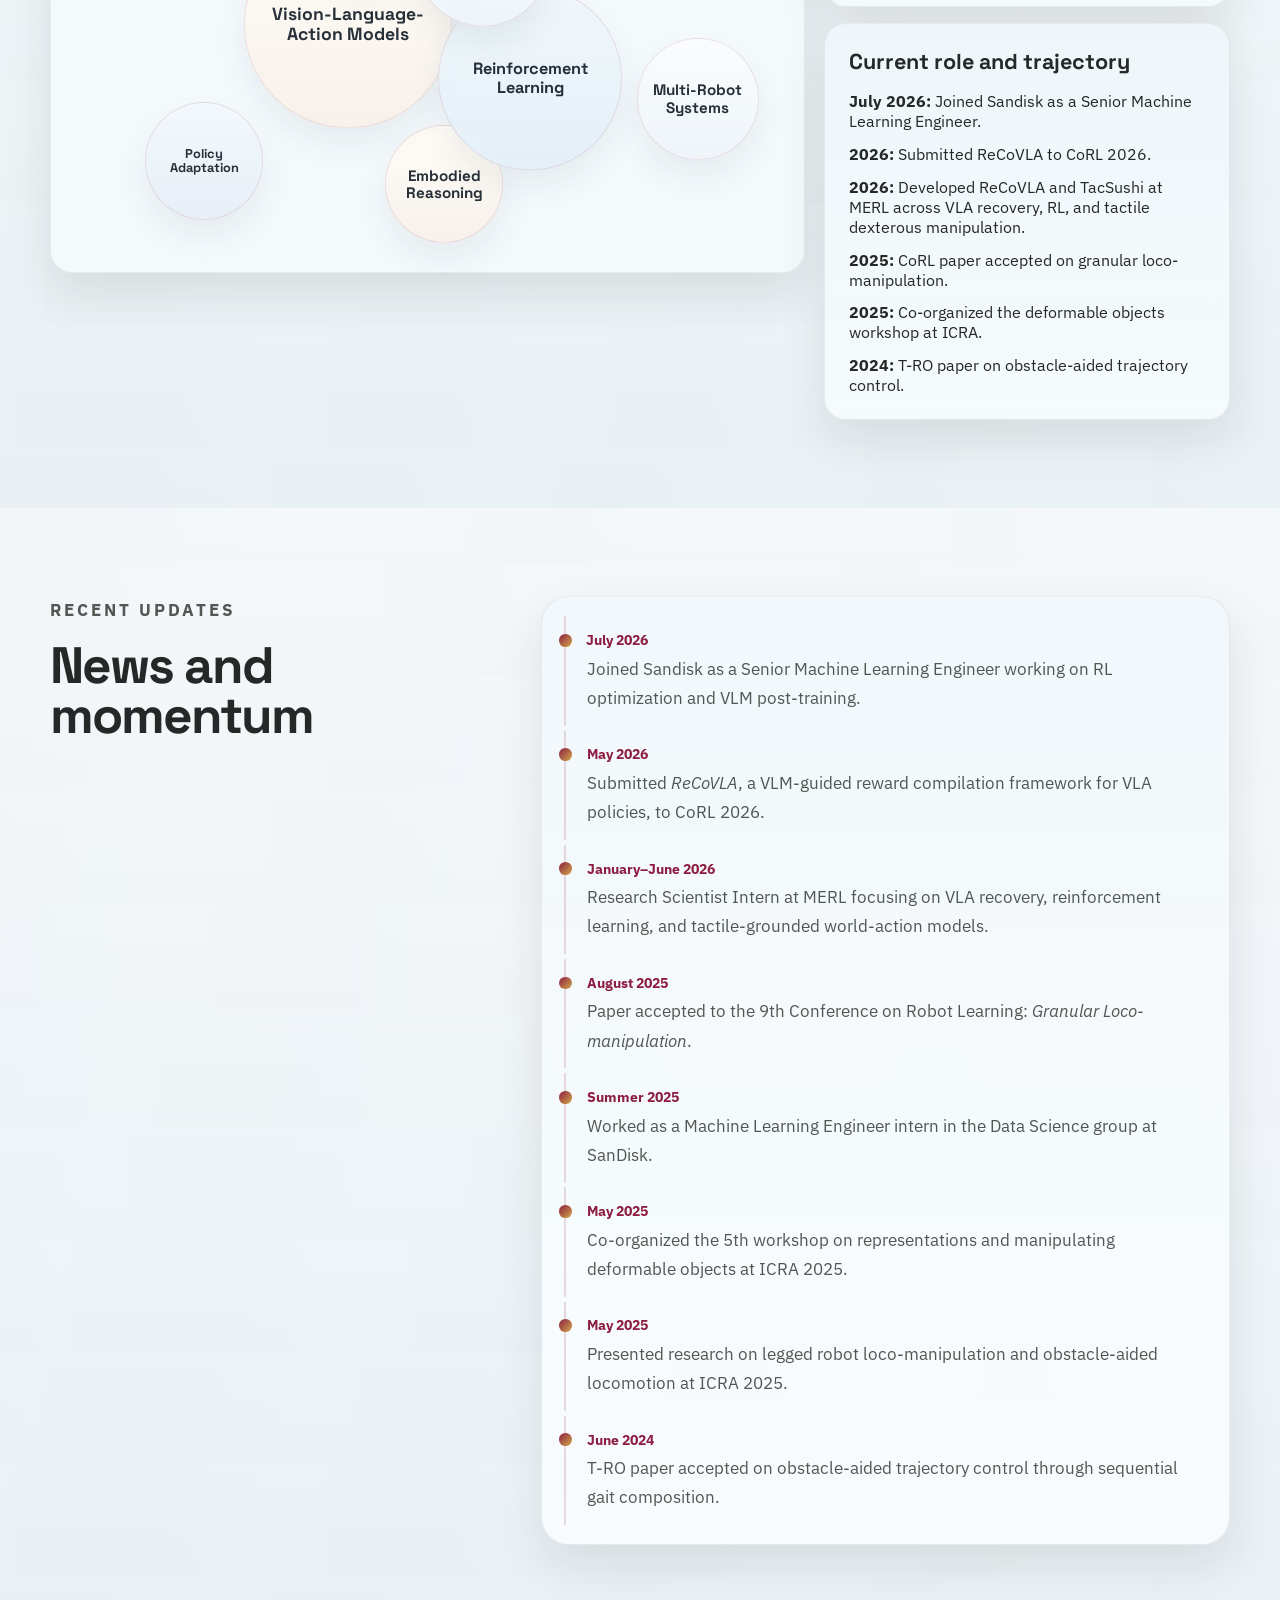
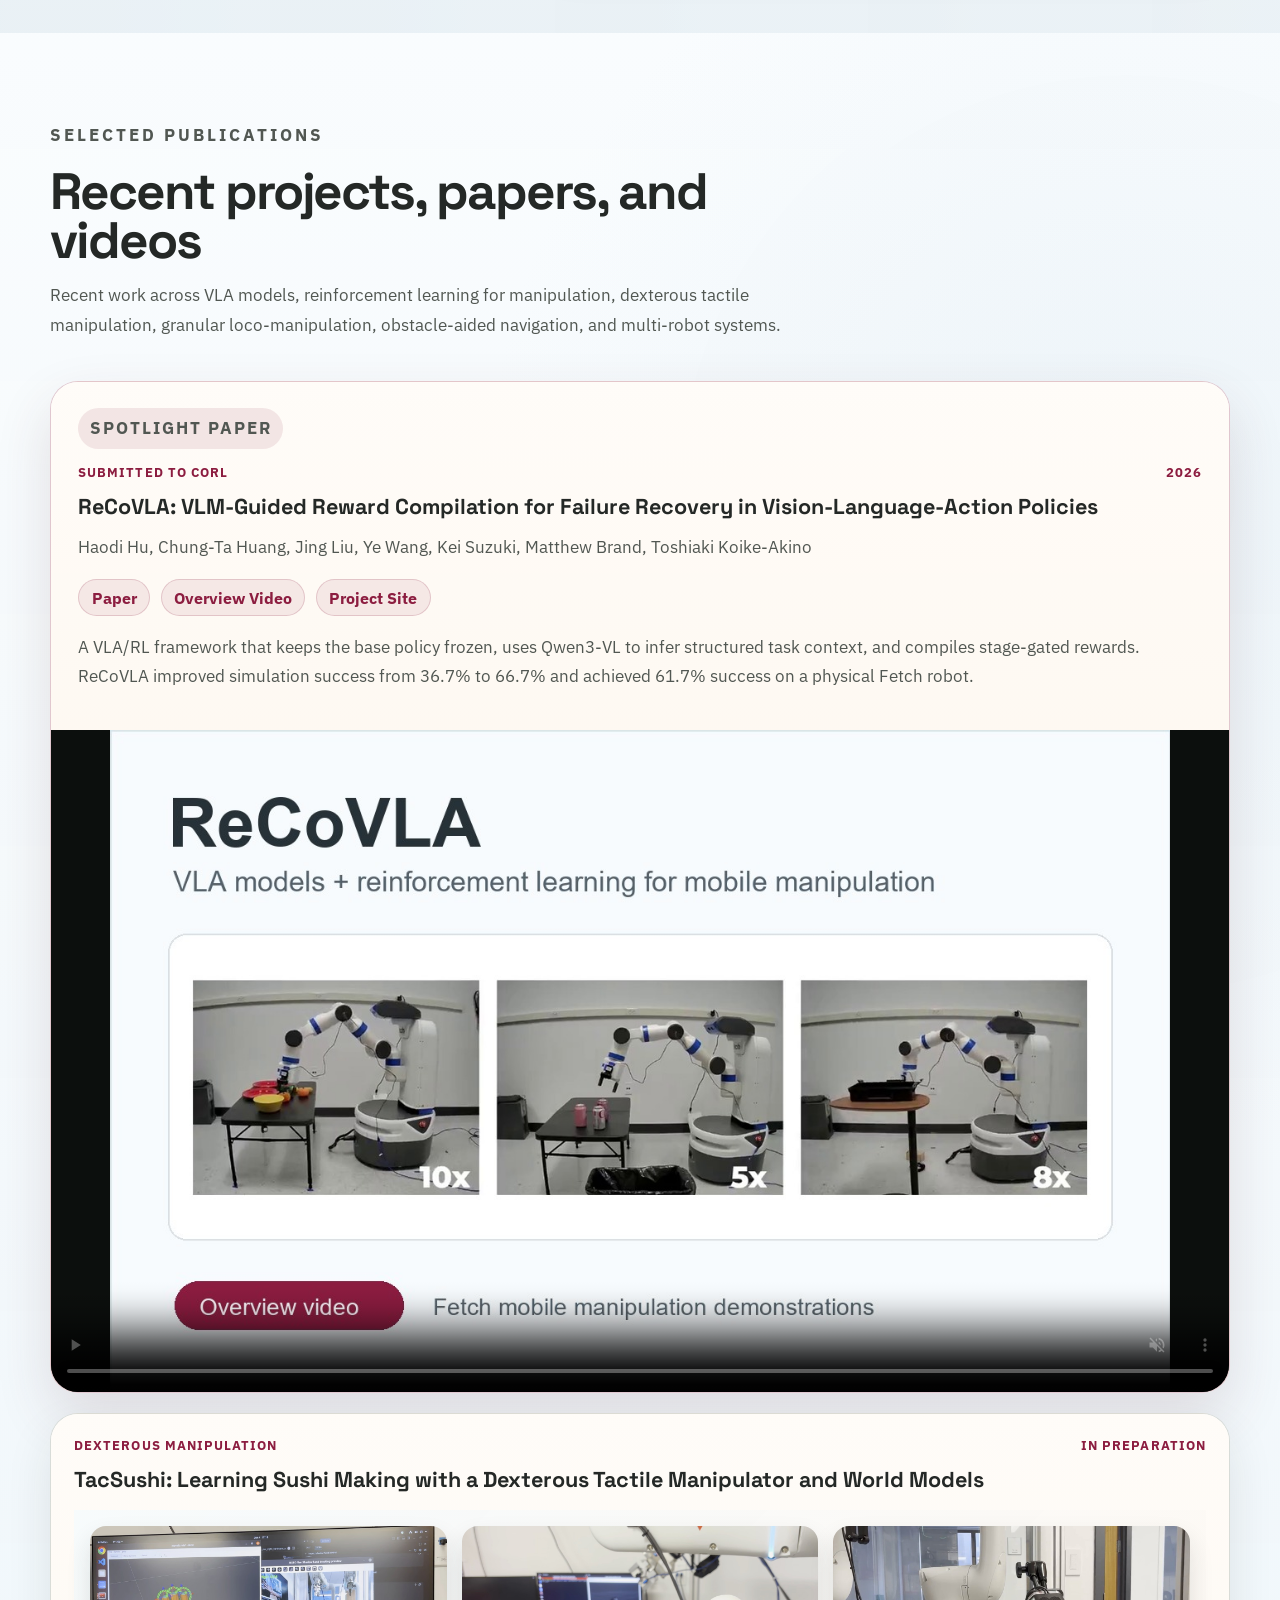
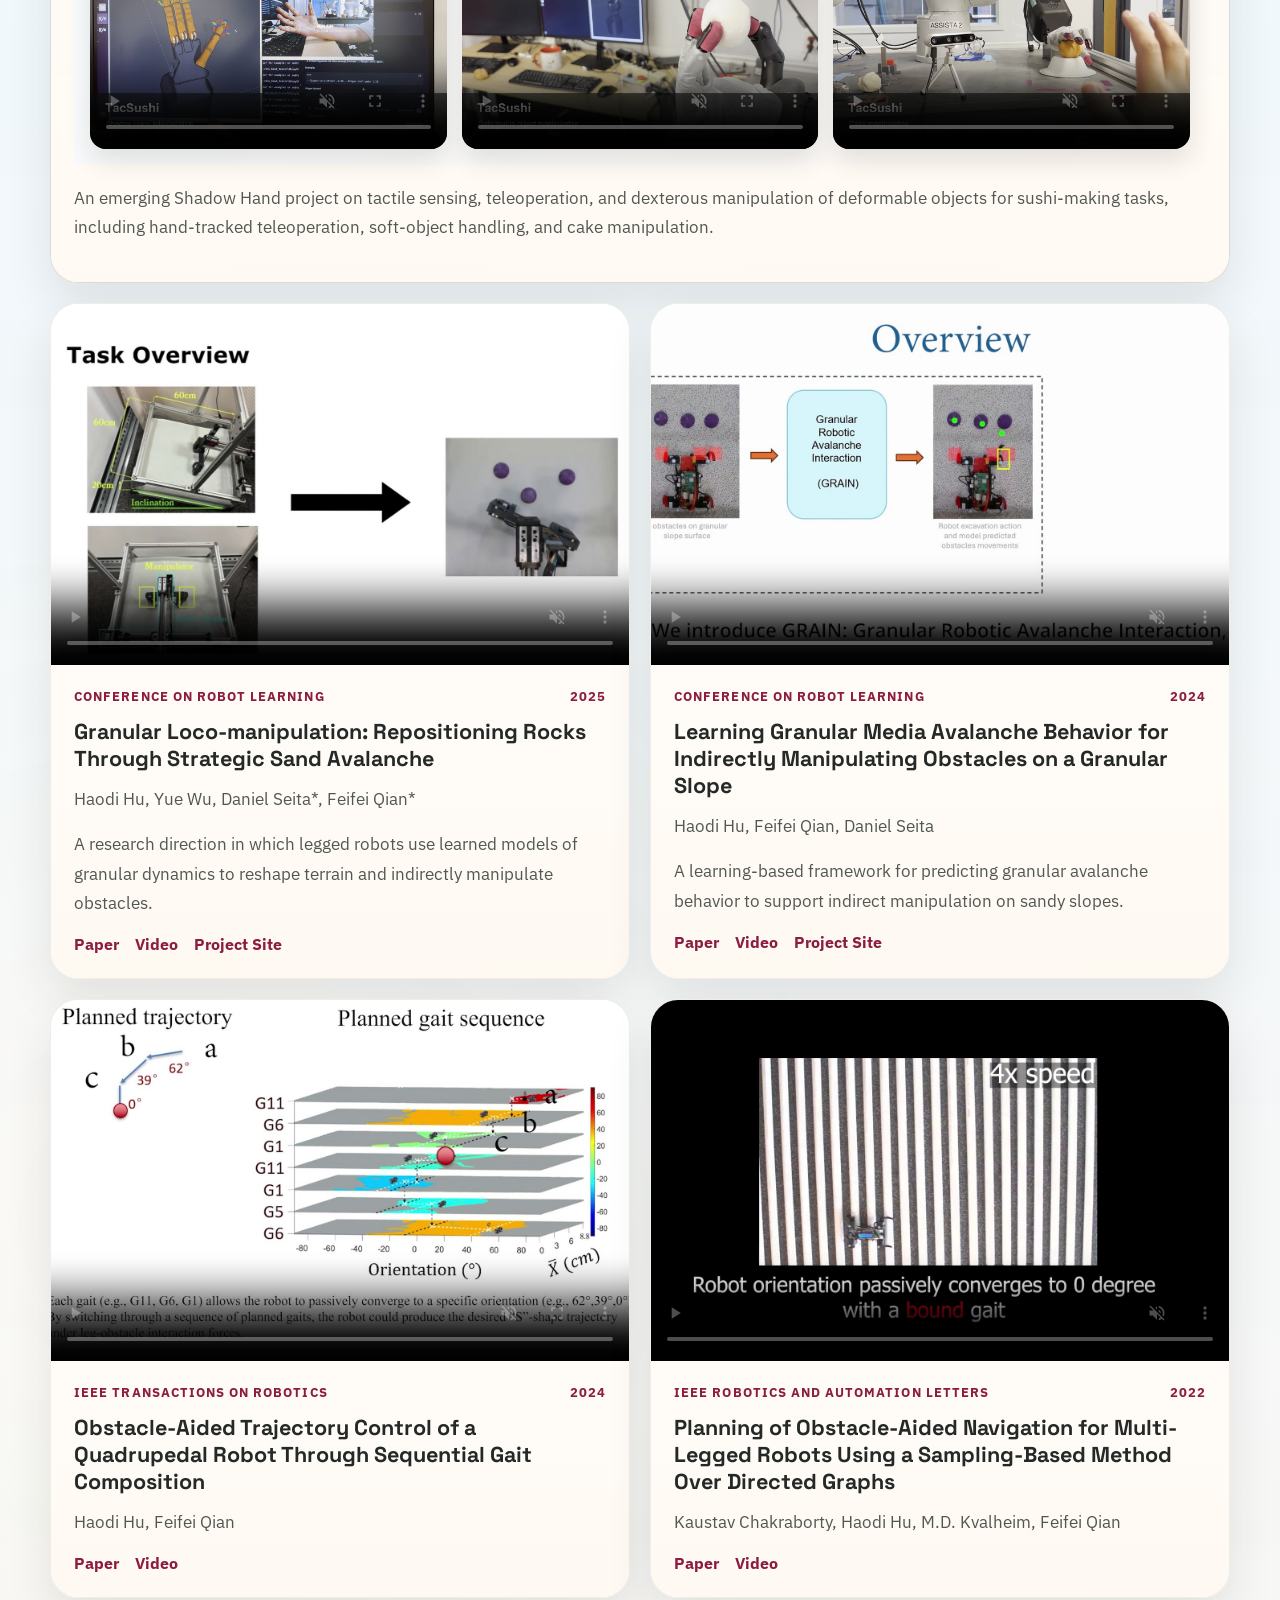
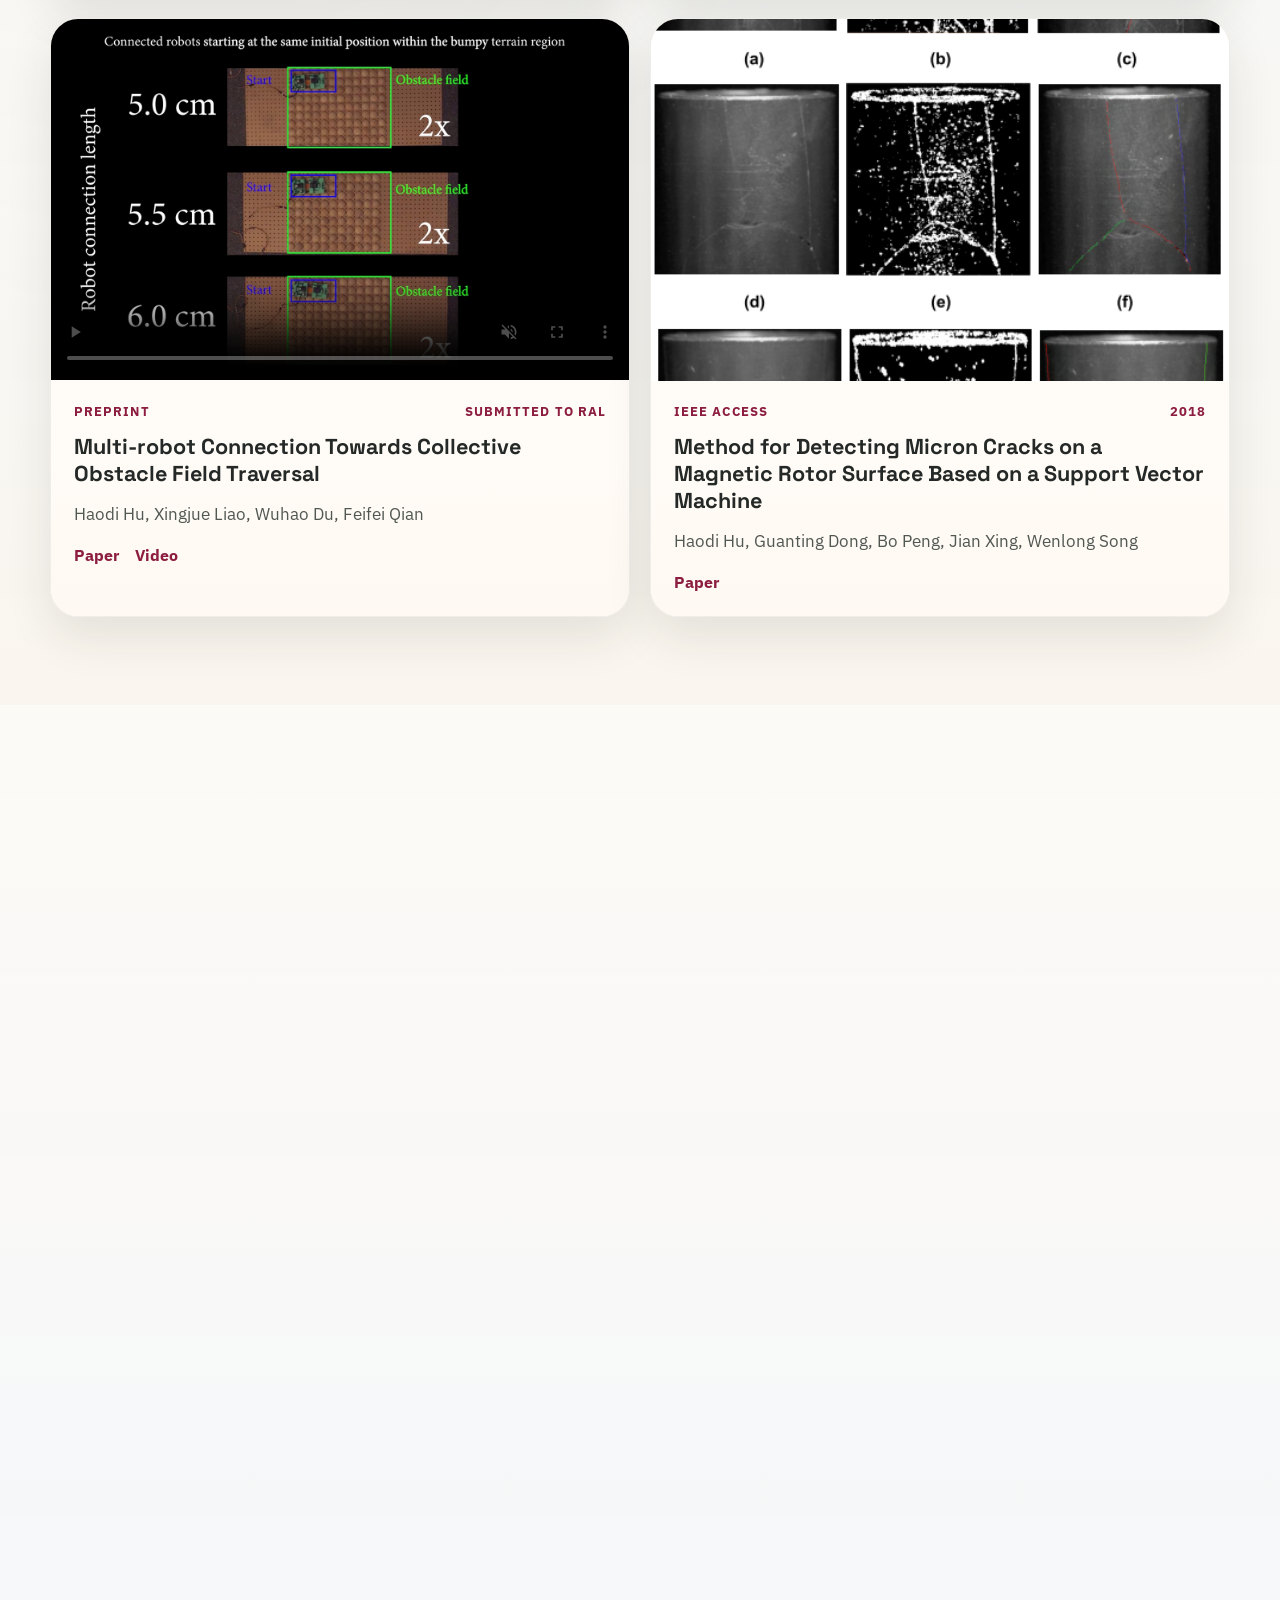
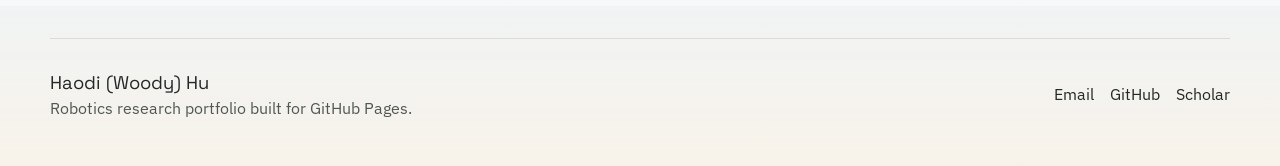
==== commit 5e1ba365: "Update resume and tactile WAM research" ====
--- a/index.html
+++ b/index.html
@@ -6,7 +6,7 @@
     <title>Haodi (Woody) Hu | Robotics Research</title>
     <meta
       name="description"
-      content="Academic portfolio for Haodi (Woody) Hu featuring VLA models, reinforcement learning, mobile manipulation, publications, teaching, and recent updates."
+      content="Academic portfolio for Haodi (Woody) Hu featuring VLA models, reinforcement learning, tactile-grounded world-action models, dexterous manipulation, publications, teaching, and recent updates."
     />
     <link rel="preconnect" href="https://fonts.googleapis.com" />
     <link rel="preconnect" href="https://fonts.gstatic.com" crossorigin />
@@ -46,22 +46,22 @@
         <section class="hero section" id="about">
           <div class="container hero-grid">
             <div class="hero-copy reveal">
-              <p class="eyebrow">VLA Models / Reinforcement Learning / Mobile Manipulation</p>
+              <p class="eyebrow">VLA Models / Reinforcement Learning / Tactile World-Action Models</p>
               <h1>Haodi (Woody) Hu</h1>
               <div class="hero-meta" aria-label="Quick background">
                 <span class="meta-pill">Ph.D. Graduate, USC</span>
-                <span class="meta-pill">Research Scientist Intern, MERL</span>
-                <span class="meta-pill">VLA Models + RL</span>
+                <span class="meta-pill">Senior ML Engineer, Sandisk</span>
+                <span class="meta-pill">VLA + Tactile WAMs + RL</span>
               </div>
               <p class="hero-lead">
                 Ph.D. graduate from the University of Southern California currently focused on
-                vision-language-action models, world-action models, reinforcement learning, and
-                mobile manipulation systems for robust embodied autonomy.
+                vision-language-action models, tactile-grounded world-action models, reinforcement
+                learning, and dexterous manipulation systems for robust embodied autonomy.
               </p>
               <p class="hero-body">
-                I am currently a Research Scientist Intern at MERL, where I work on ReCoVLA:
-                a project connecting VLM-guided reward design, residual RL, and VLA policies
-                for mobile manipulation.
+                I am currently a Senior Machine Learning Engineer at Sandisk. Previously, as a
+                Research Scientist Intern at MERL, I developed ReCoVLA for VLM-guided residual RL
+                recovery and TacSushi for tactile-grounded world-action control with a dexterous hand.
                 My broader research grew out of USC RoboLAND and spans robot learning, embodied
                 reasoning, granular loco-manipulation, and multi-robot coordination,
                 where I worked with
@@ -78,8 +78,8 @@
                 </article>
                 <article class="highlight-card">
                   <span class="highlight-kicker">Research area</span>
-                  <strong>VLA + World Models + RL</strong>
-                  <p>Mobile manipulation, long-horizon reasoning, tactile sensing, and policy adaptation.</p>
+                  <strong>VLA + Tactile WAMs + RL</strong>
+                  <p>Dexterous hand manipulation, tactile prediction, risk-constrained control, and policy adaptation.</p>
                 </article>
               </div>
             </div>
@@ -130,11 +130,11 @@
           <div class="container">
             <div class="section-heading reveal">
               <p class="eyebrow">Research Direction</p>
-              <h2>Building VLA and RL systems for mobile manipulation</h2>
+              <h2>Building VLA, tactile world-action, and RL systems for robot manipulation</h2>
               <p>
-                My current research emphasizes language-conditioned robot policies, reinforcement
-                learning, and sensory feedback for manipulation in unstructured settings, from
-                mobile manipulation to emerging dexterous tactile manipulation.
+                My current research connects language-conditioned robot policies, reinforcement
+                learning, and tactile-grounded world-action modeling for manipulation in unstructured
+                settings, spanning long-horizon mobile autonomy and contact-rich dexterous hands.
               </p>
             </div>
 
@@ -145,7 +145,7 @@
                   <span class="core-circle core-circle-vla">Vision-Language-Action Models</span>
                   <span class="core-circle core-circle-rl">Reinforcement Learning</span>
                   <span class="core-circle core-circle-mobile">Mobile Manipulation</span>
-                  <span class="core-circle core-circle-world">World-Action Models</span>
+                  <span class="core-circle core-circle-world">Tactile World-Action Models</span>
                   <span class="core-circle core-circle-recovery">Long-Horizon Manipulation</span>
                   <span class="core-circle core-circle-robot">Robot Learning</span>
                   <span class="core-circle core-circle-embodied">Embodied Reasoning</span>
@@ -157,18 +157,19 @@
                 <article class="research-panel reveal">
                   <h3>Current emphasis</h3>
                   <ul class="clean-list">
-                    <li>VLA and world-action models for long-horizon mobile manipulation tasks.</li>
+                    <li>VLA policies and residual RL for long-horizon mobile manipulation.</li>
+                    <li>Tactile-grounded world-action models for dexterous hand manipulation.</li>
                     <li>Reinforcement learning and reward design for adapting robot behavior.</li>
-                    <li>Visual and tactile sensing for closed-loop manipulation.</li>
-                    <li>Learning-based decision making for manipulation in unstructured environments.</li>
+                    <li>Visual-tactile prediction and risk-constrained control for deformable objects.</li>
                   </ul>
                 </article>
 
                 <article class="research-panel reveal">
                   <h3>Current role and trajectory</h3>
                   <ul class="clean-list">
+                    <li><strong>July 2026:</strong> Joined Sandisk as a Senior Machine Learning Engineer.</li>
                     <li><strong>2026:</strong> Submitted ReCoVLA to CoRL 2026.</li>
-                    <li><strong>2026:</strong> Research Scientist Intern at MERL working on VLA models, RL, and mobile manipulation.</li>
+                    <li><strong>2026:</strong> Developed ReCoVLA and TacSushi at MERL across VLA recovery, RL, and tactile dexterous manipulation.</li>
                     <li><strong>2025:</strong> CoRL paper accepted on granular loco-manipulation.</li>
                     <li><strong>2025:</strong> Co-organized the deformable objects workshop at ICRA.</li>
                     <li><strong>2024:</strong> T-RO paper on obstacle-aided trajectory control.</li>
@@ -188,12 +189,16 @@
 
             <div class="timeline reveal">
               <article class="timeline-item">
+                <span class="timeline-date">July 2026</span>
+                <p>Joined Sandisk as a Senior Machine Learning Engineer working on RL optimization and VLM post-training.</p>
+              </article>
+              <article class="timeline-item">
                 <span class="timeline-date">May 2026</span>
                 <p>Submitted <em>ReCoVLA</em>, a VLM-guided reward compilation framework for VLA policies, to CoRL 2026.</p>
               </article>
               <article class="timeline-item">
-                <span class="timeline-date">2026</span>
-                <p>Research Scientist Intern at MERL focusing on VLA models, reinforcement learning, and mobile manipulation.</p>
+                <span class="timeline-date">January–June 2026</span>
+                <p>Research Scientist Intern at MERL focusing on VLA recovery, reinforcement learning, and tactile-grounded world-action models.</p>
               </article>
               <article class="timeline-item">
                 <span class="timeline-date">August 2025</span>
--- a/styles.css
+++ b/styles.css
@@ -621,8 +621,8 @@
 }
 
 .core-circle-world {
-  width: 8.7rem;
-  height: 8.7rem;
+  width: 9.2rem;
+  height: 9.2rem;
   left: 50%;
   top: 50%;
   transform: translate(-92%, -128%);
@@ -630,7 +630,7 @@
     linear-gradient(180deg, rgba(255, 251, 244, 0.96), rgba(232, 242, 248, 0.94));
   border-color: rgba(140, 29, 64, 0.18);
   z-index: 4;
-  font-size: 0.9rem;
+  font-size: 0.82rem;
 }
 
 .core-circle-recovery {
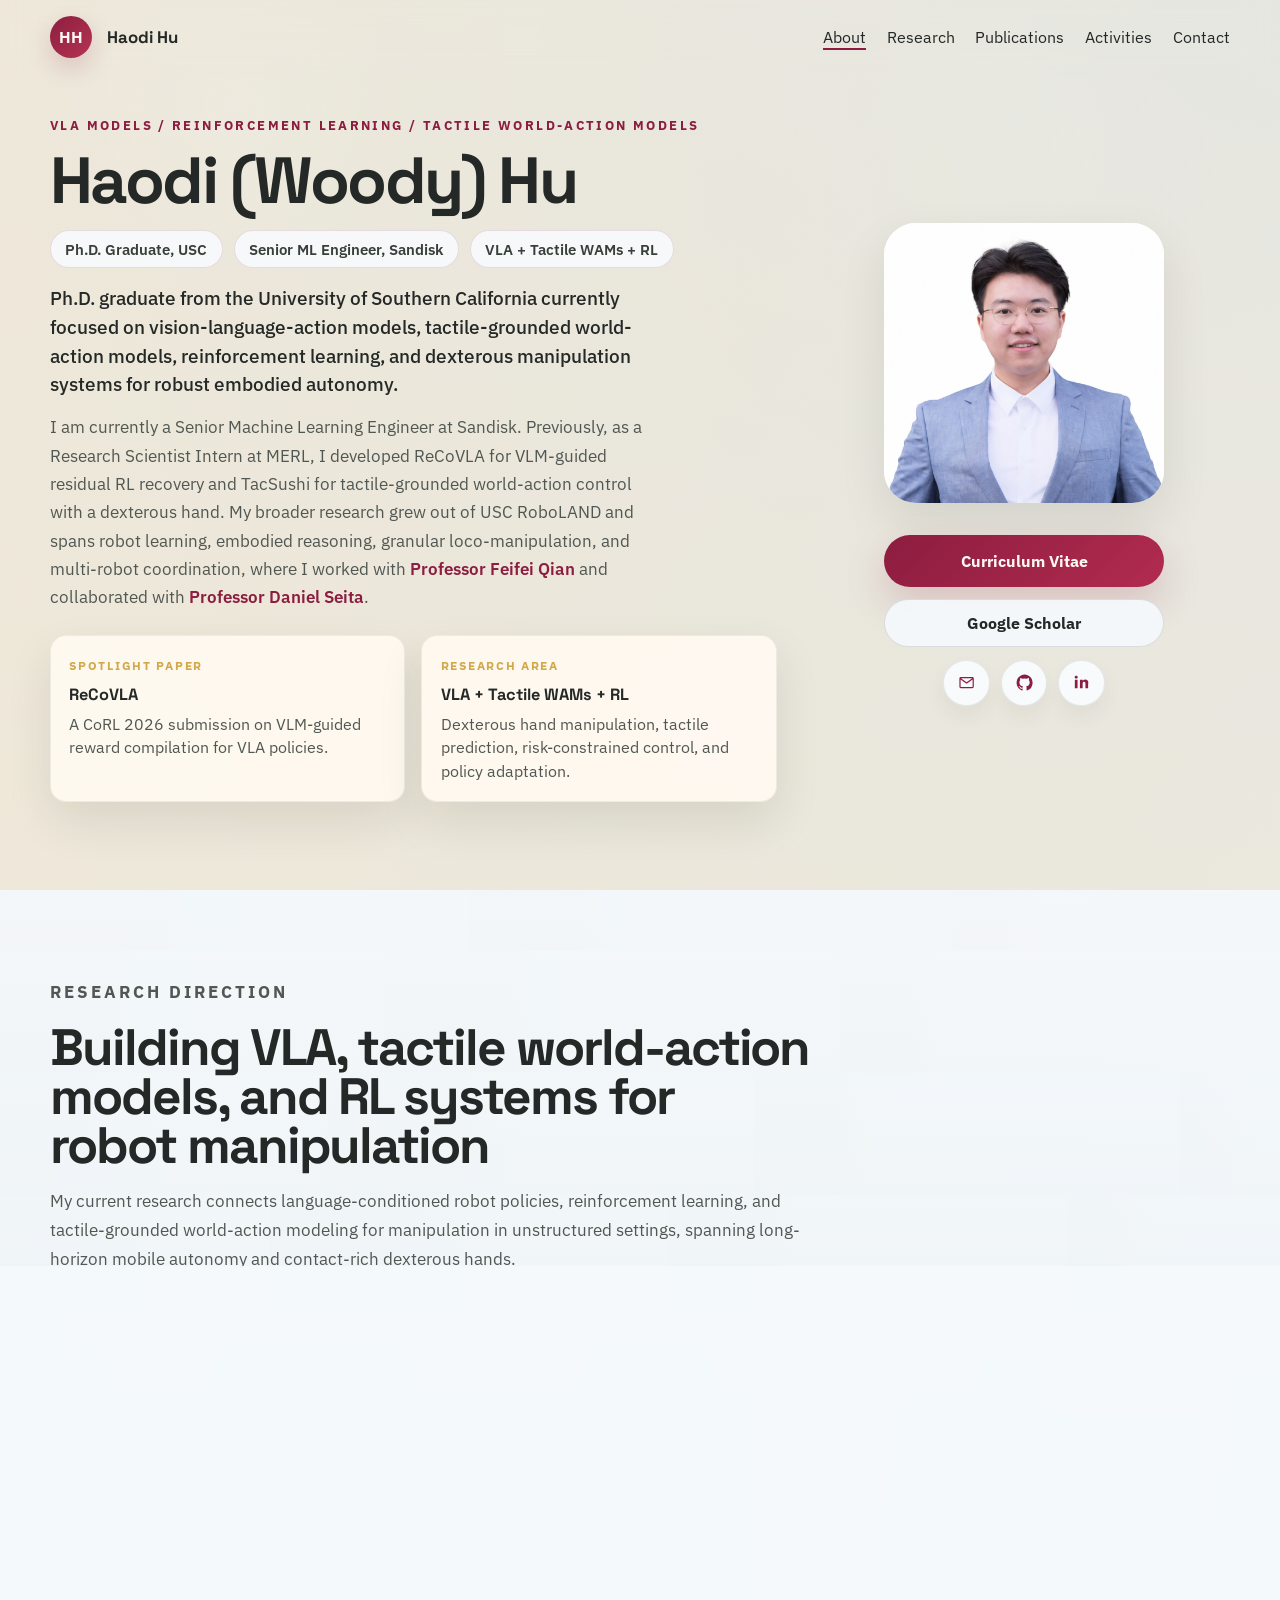
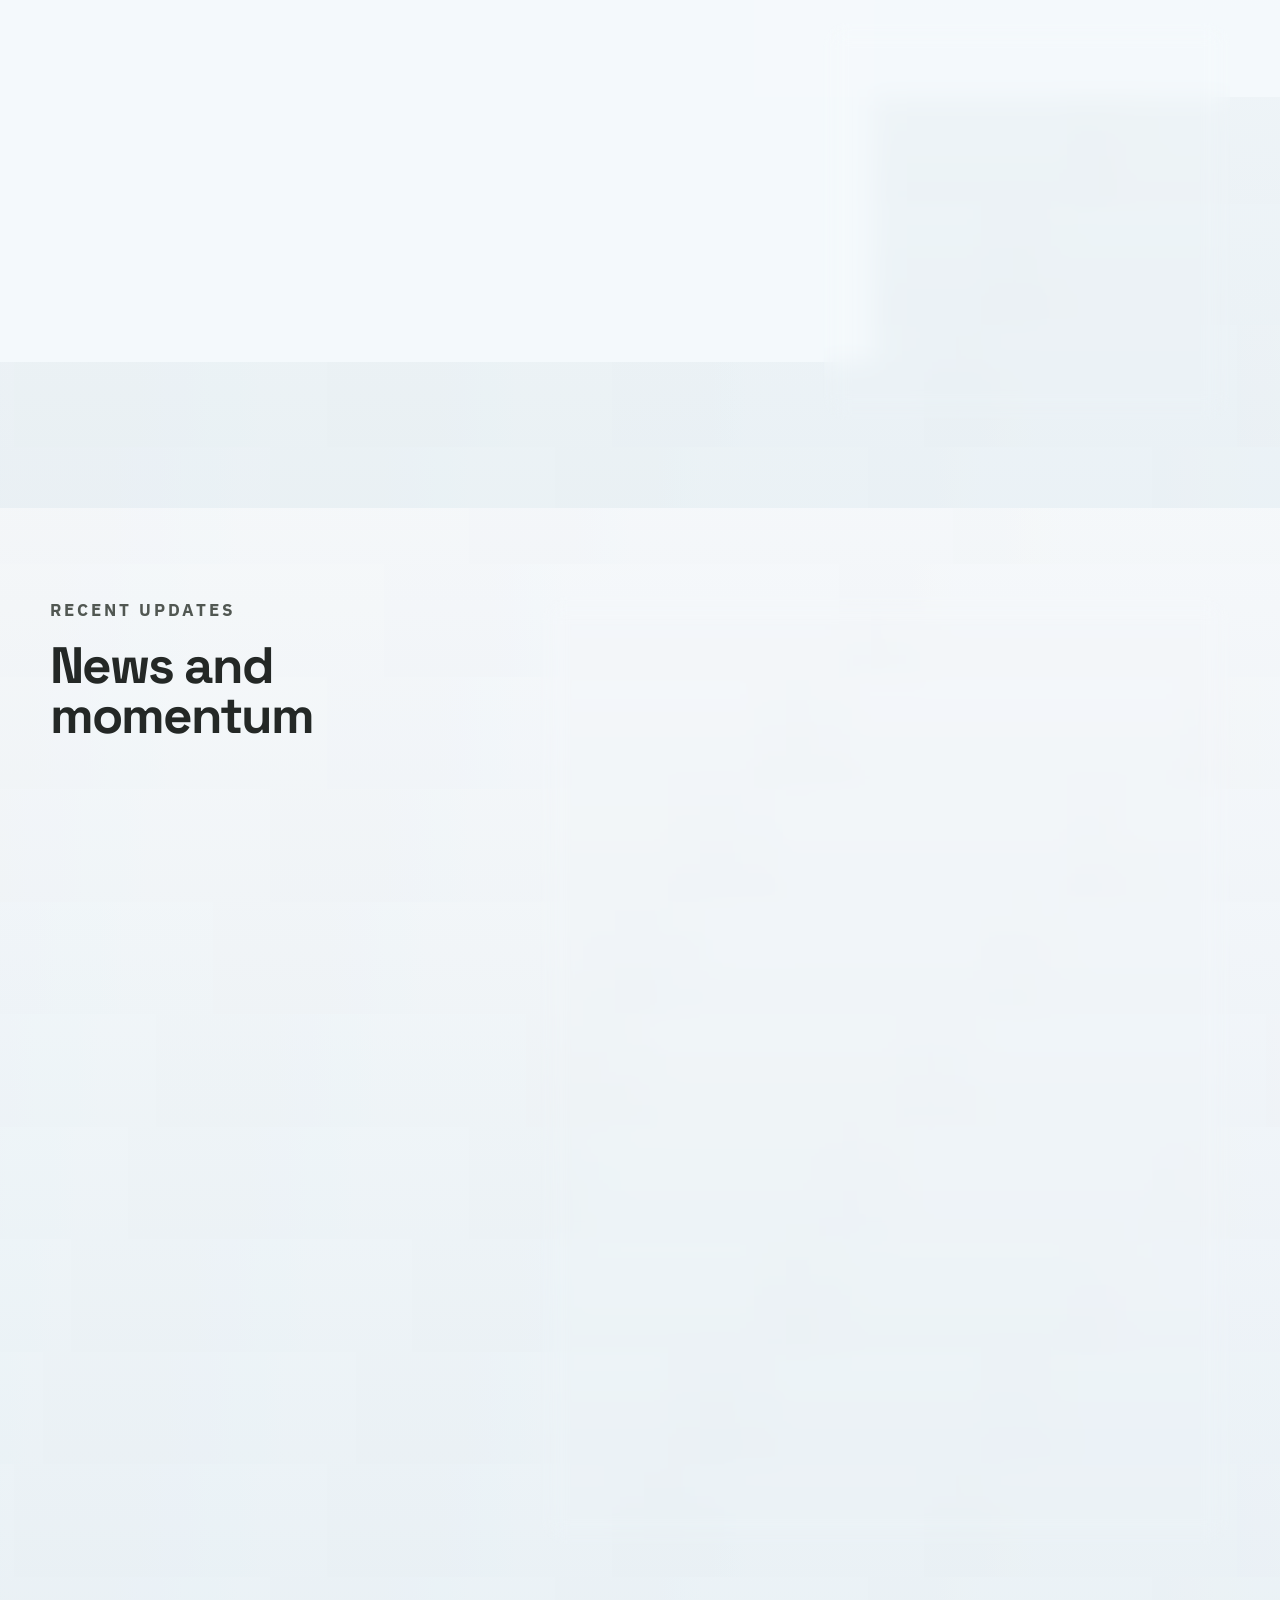
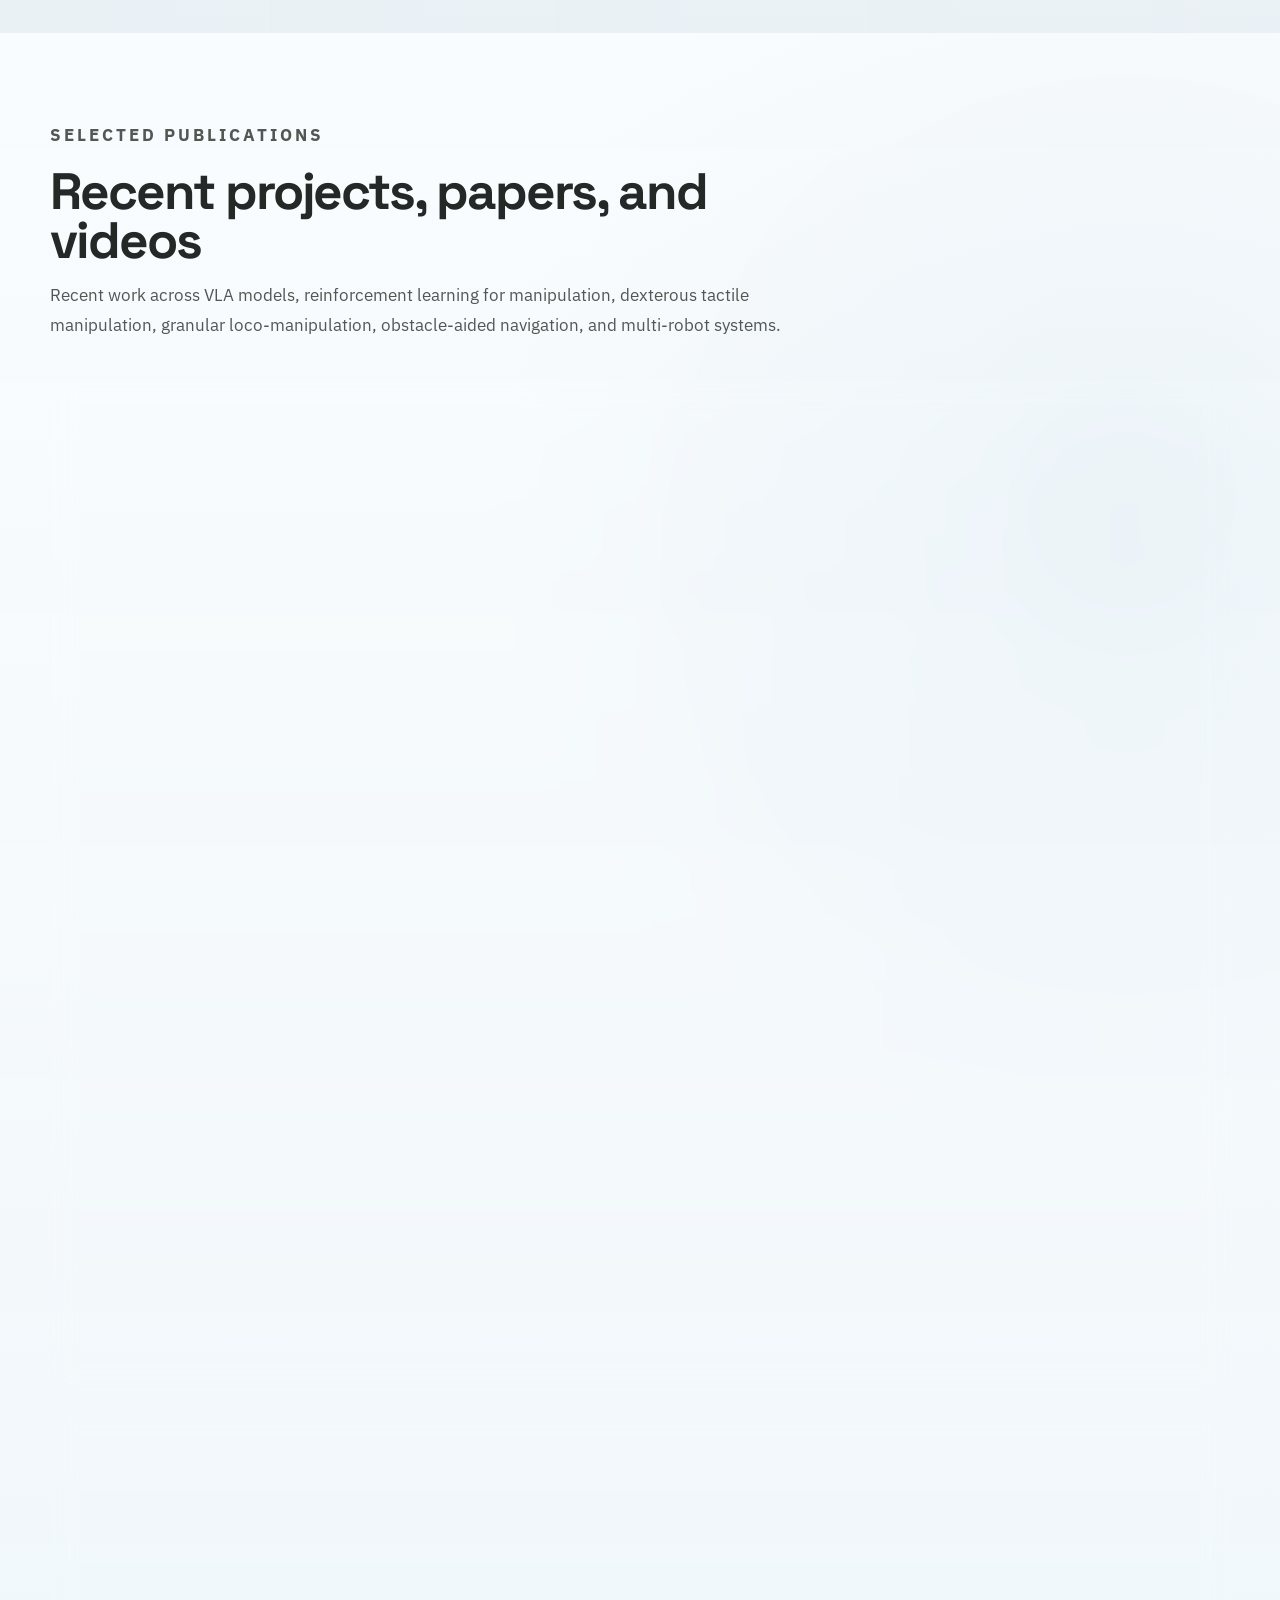
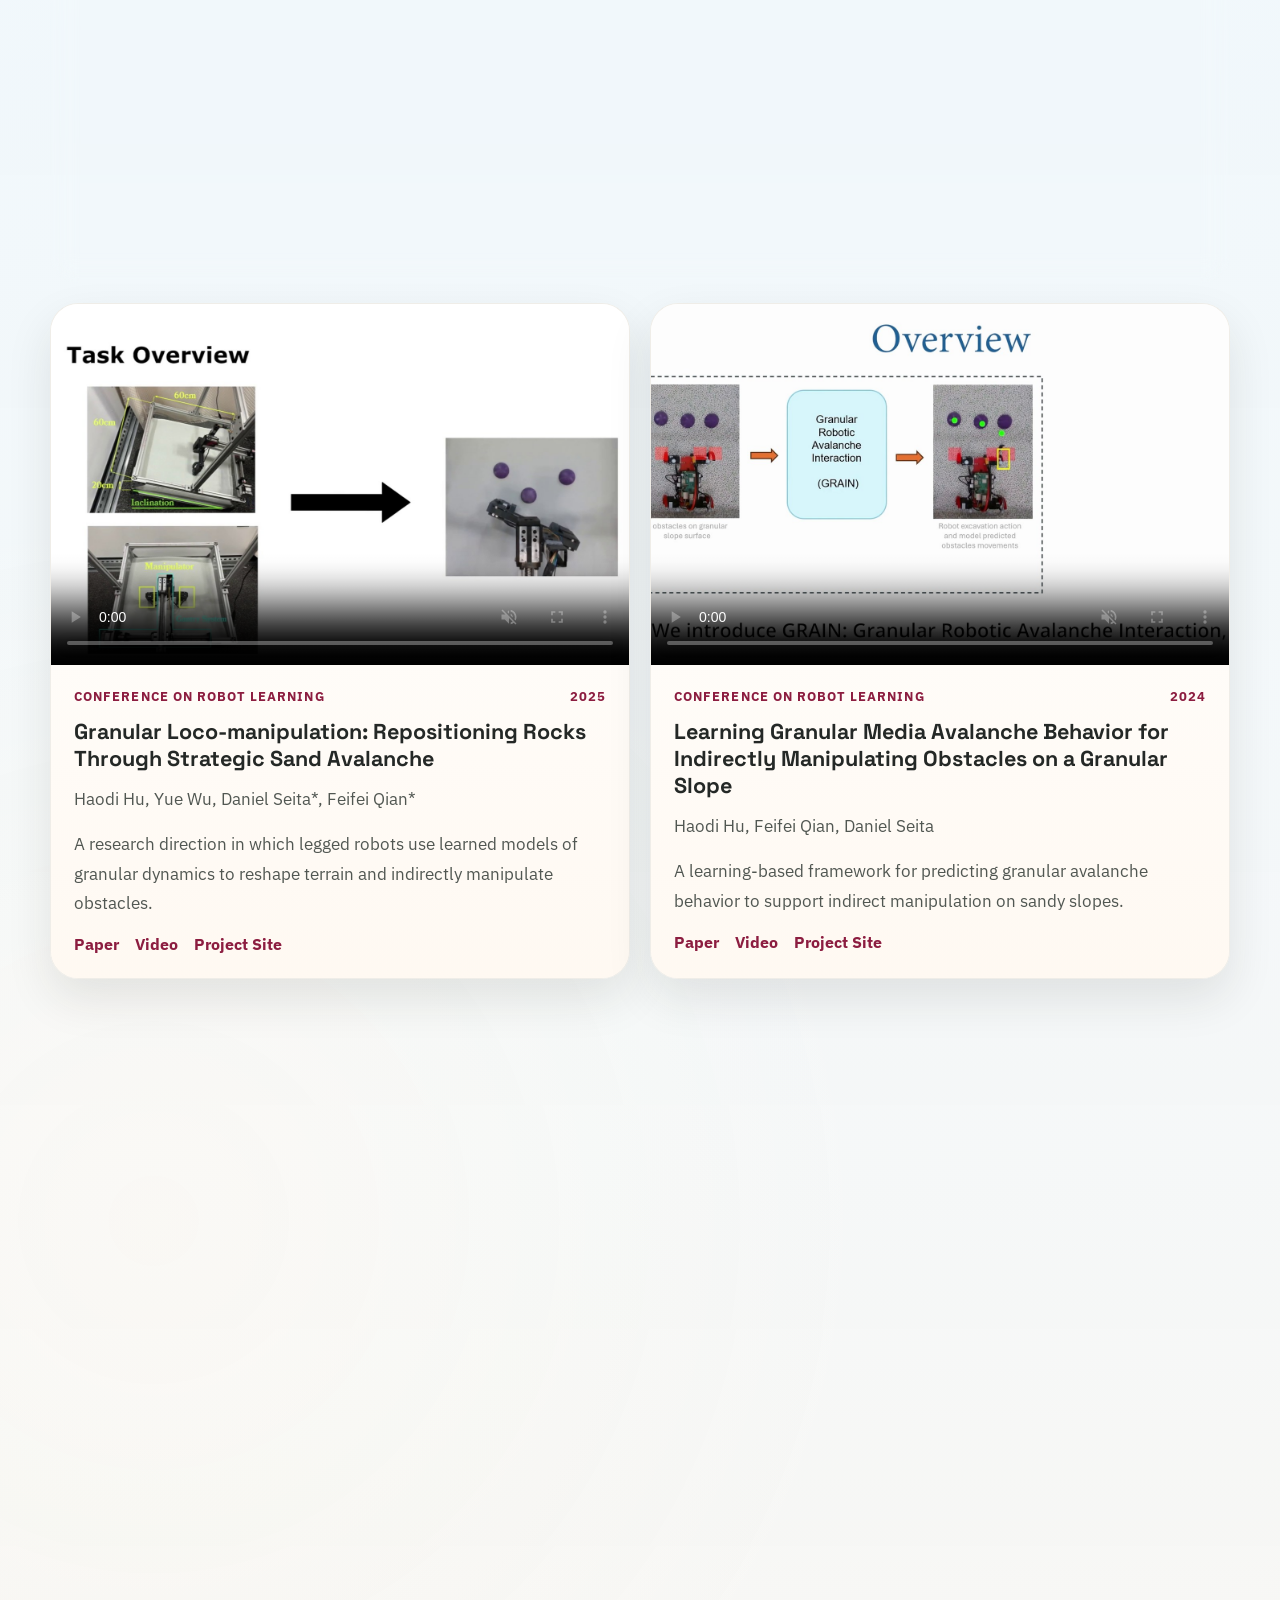
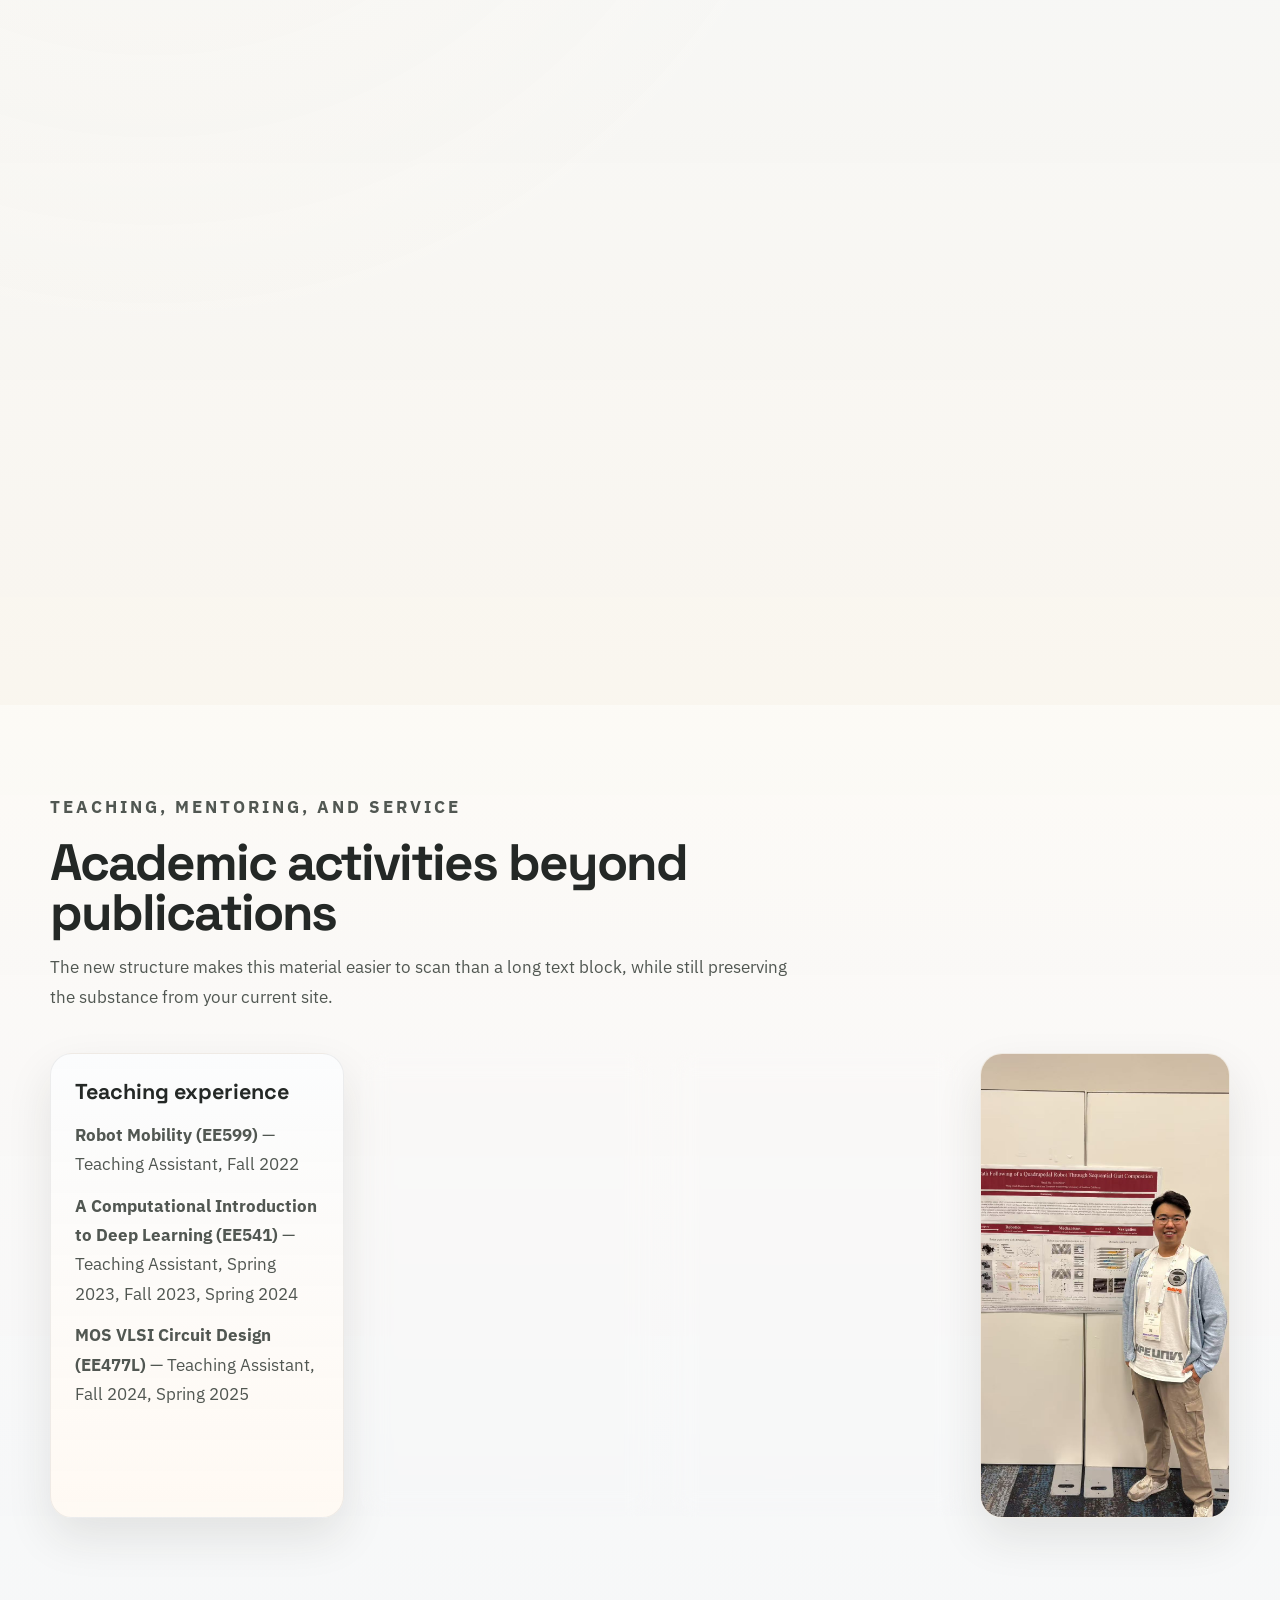
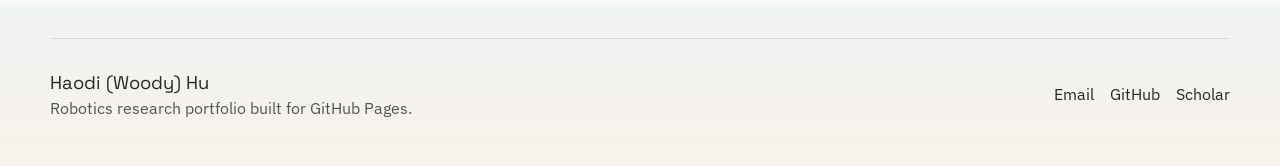
==== commit 92aaa84e: "Clarify tactile WAM heading" ====
--- a/index.html
+++ b/index.html
@@ -130,7 +130,7 @@
           <div class="container">
             <div class="section-heading reveal">
               <p class="eyebrow">Research Direction</p>
-              <h2>Building VLA, tactile world-action, and RL systems for robot manipulation</h2>
+              <h2>Building VLA, tactile world-action models, and RL systems for robot manipulation</h2>
               <p>
                 My current research connects language-conditioned robot policies, reinforcement
                 learning, and tactile-grounded world-action modeling for manipulation in unstructured
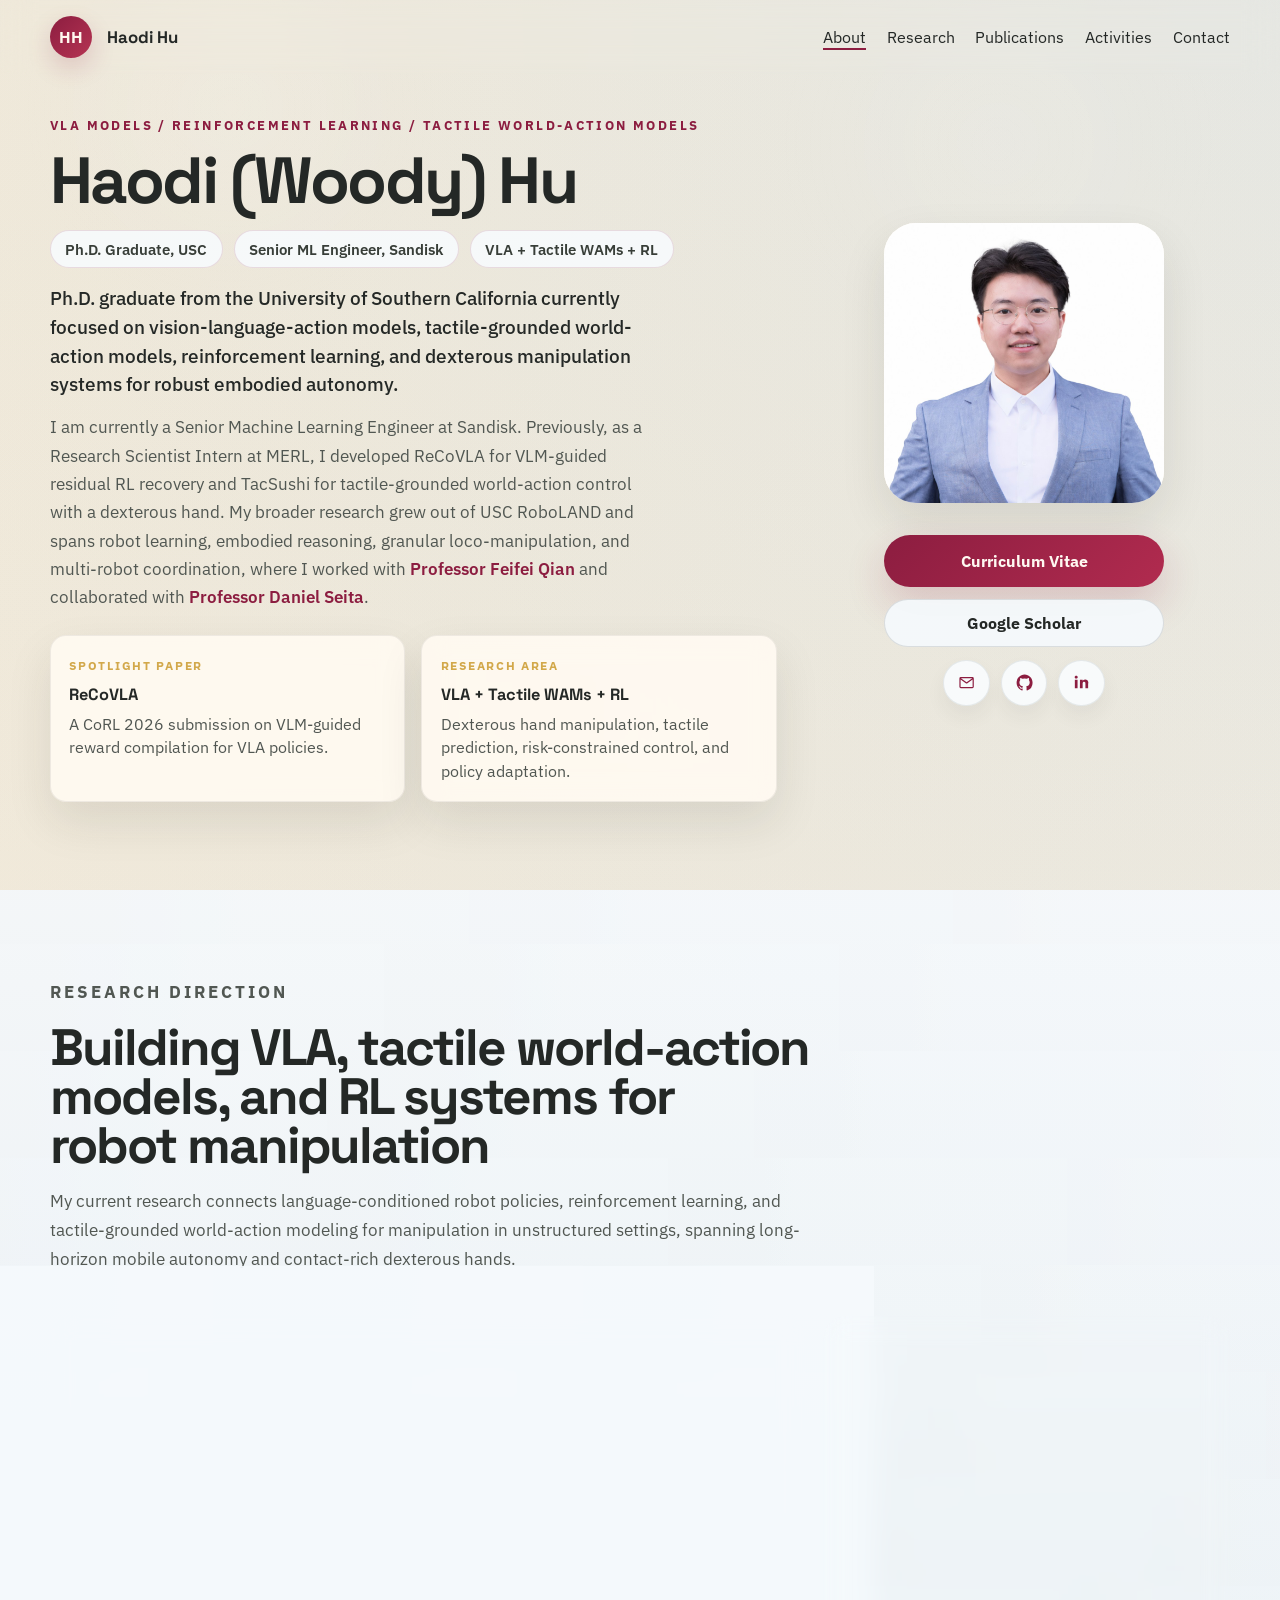
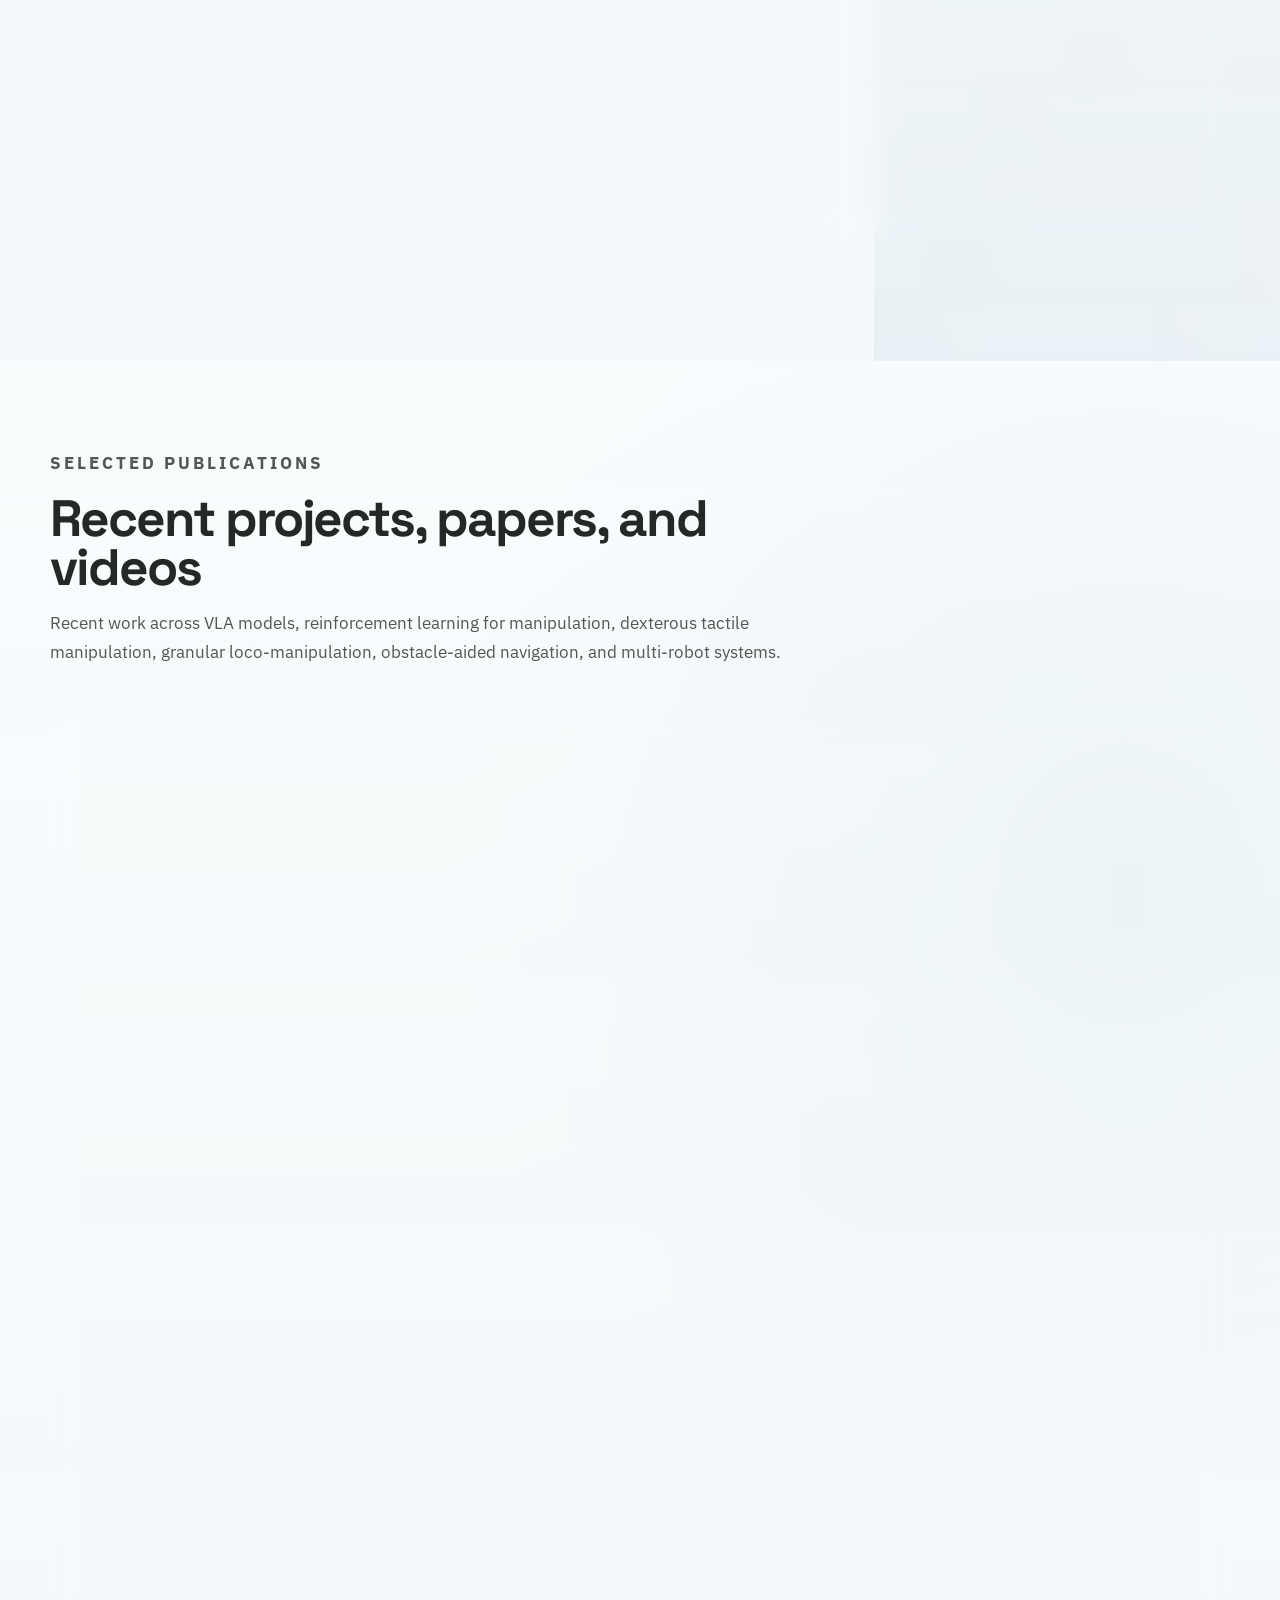
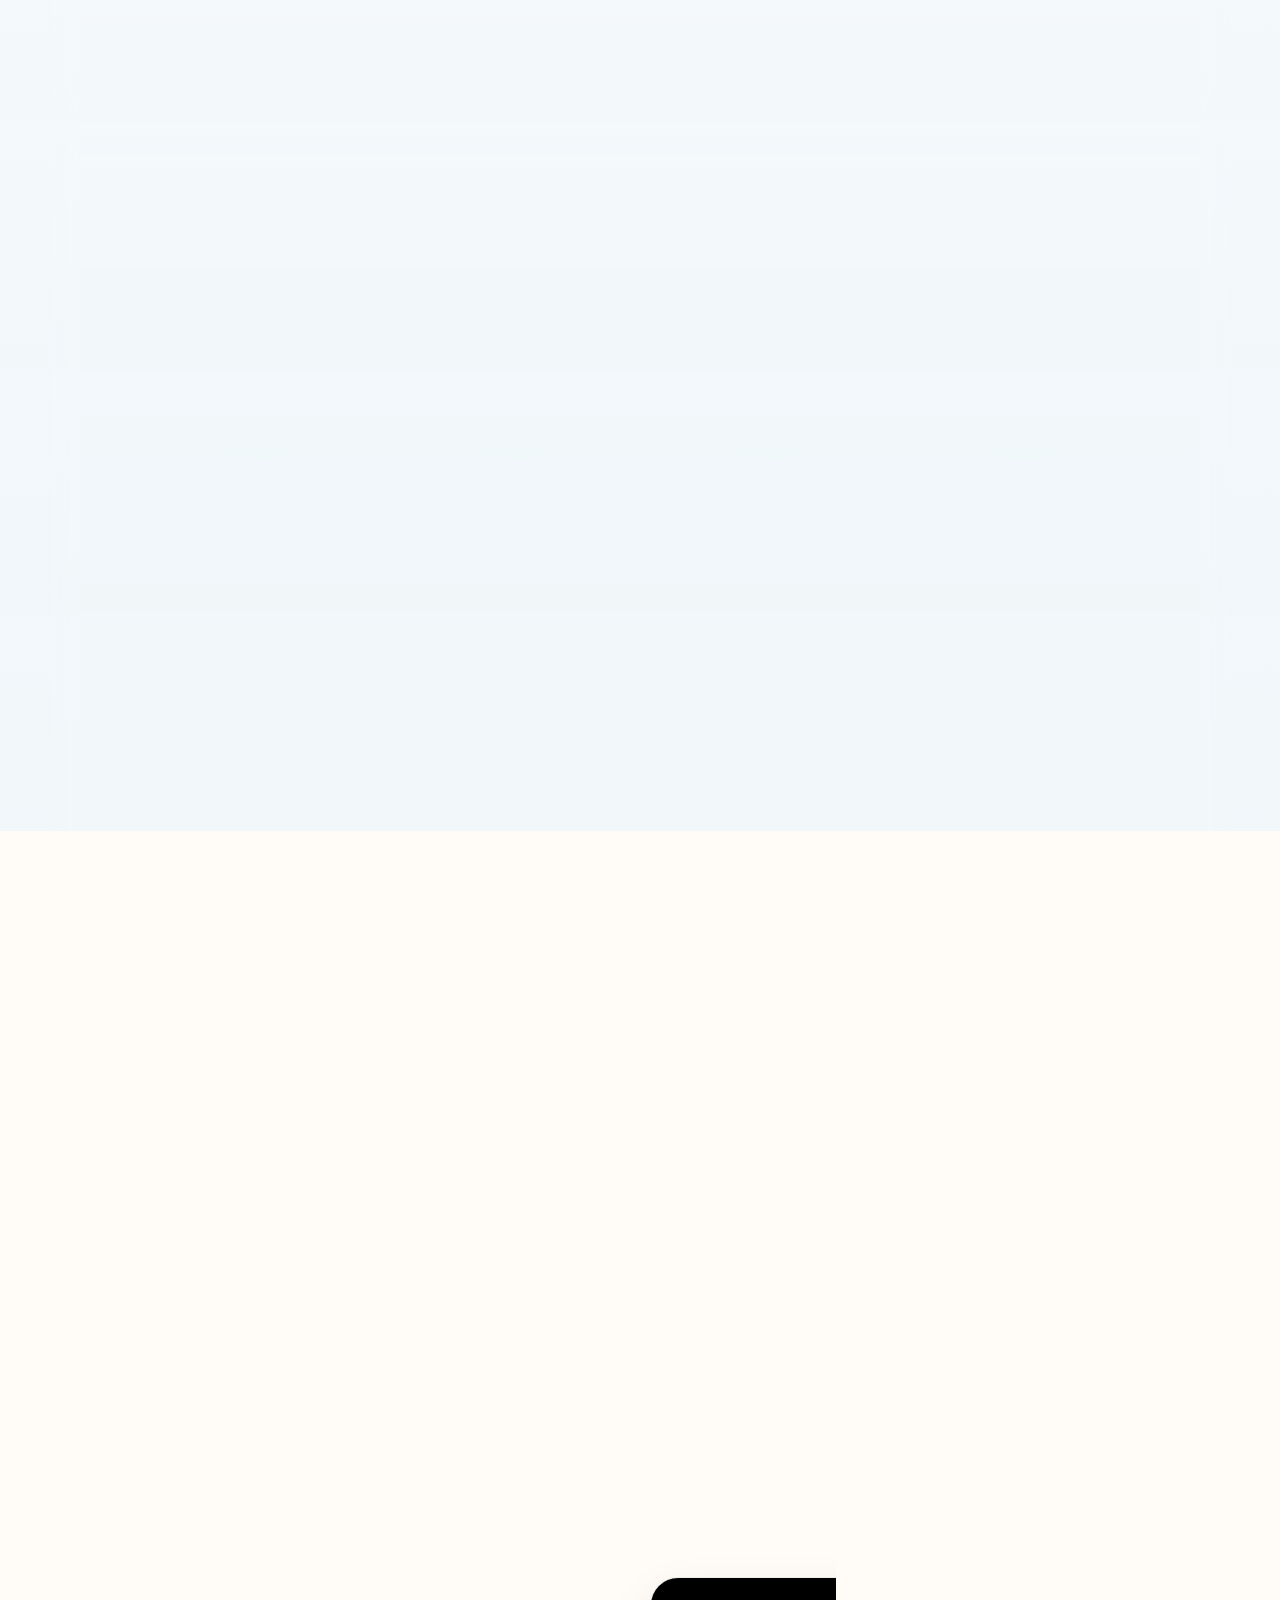
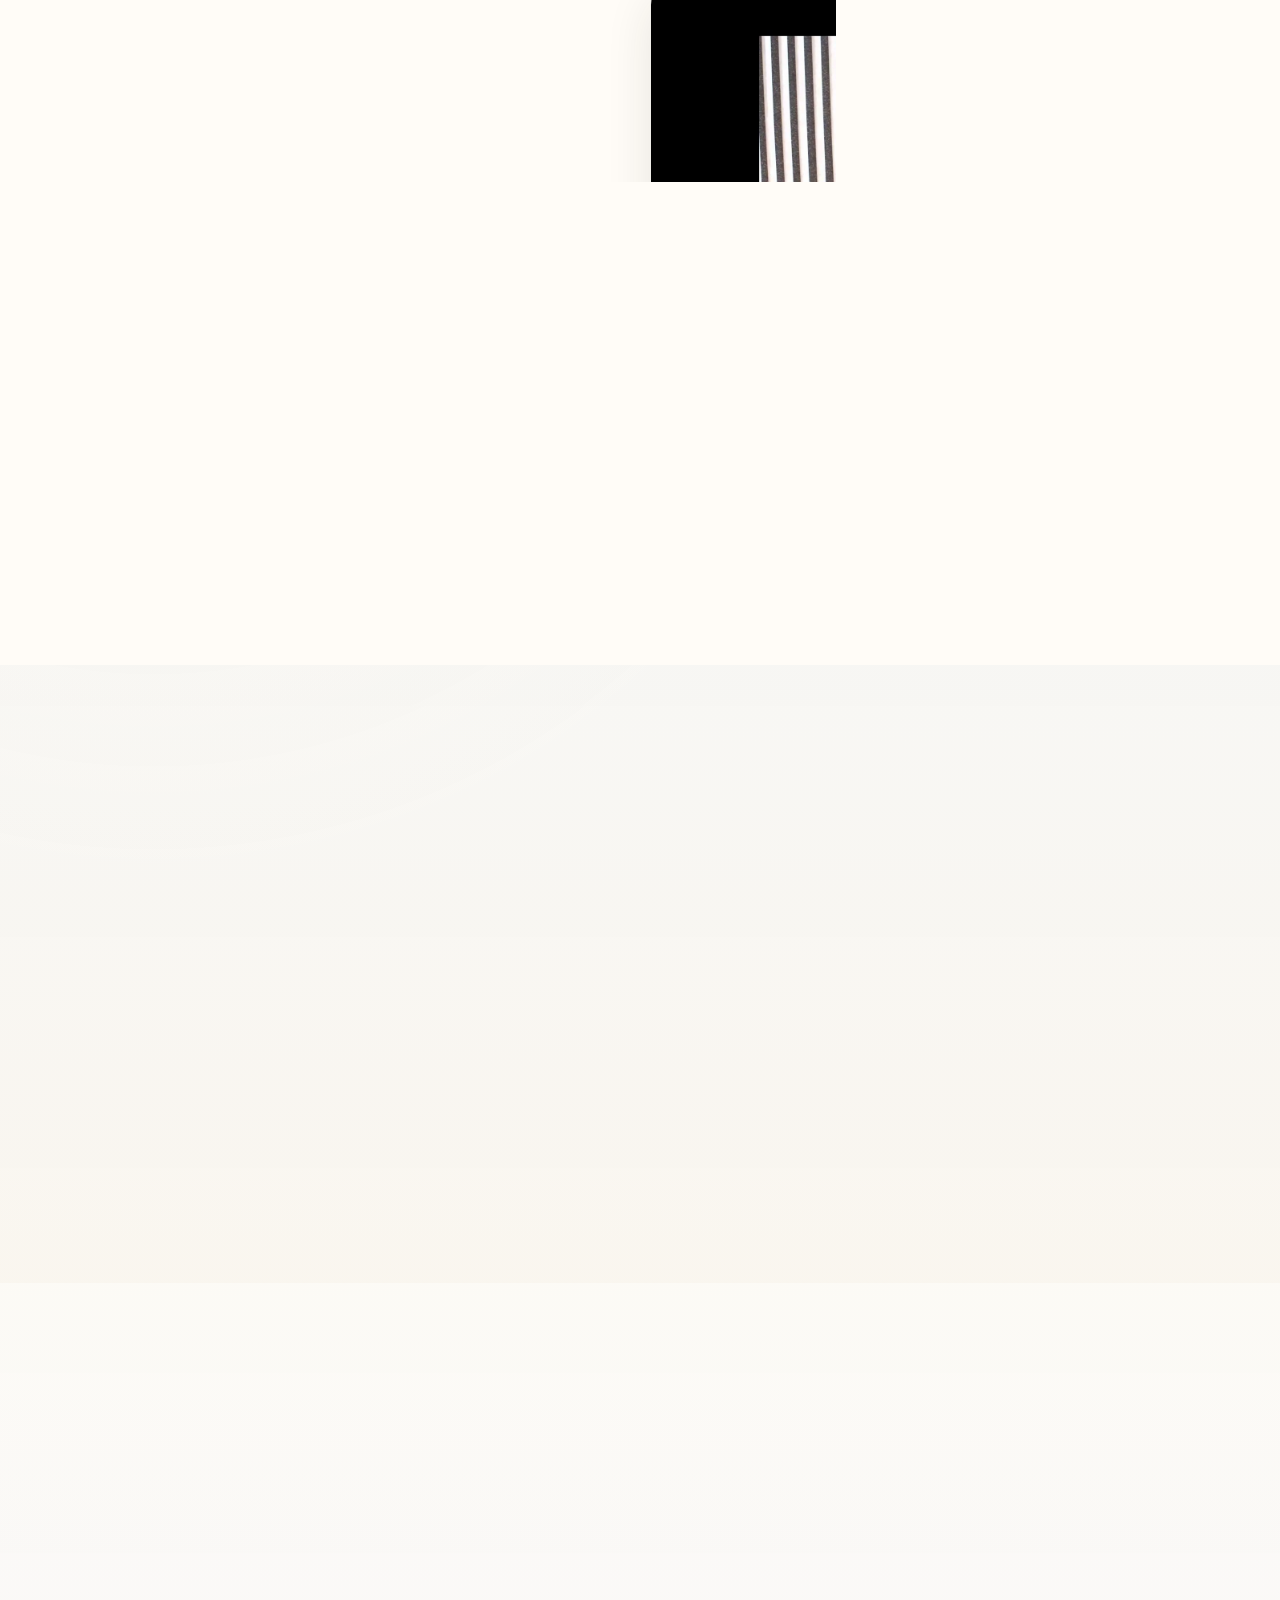
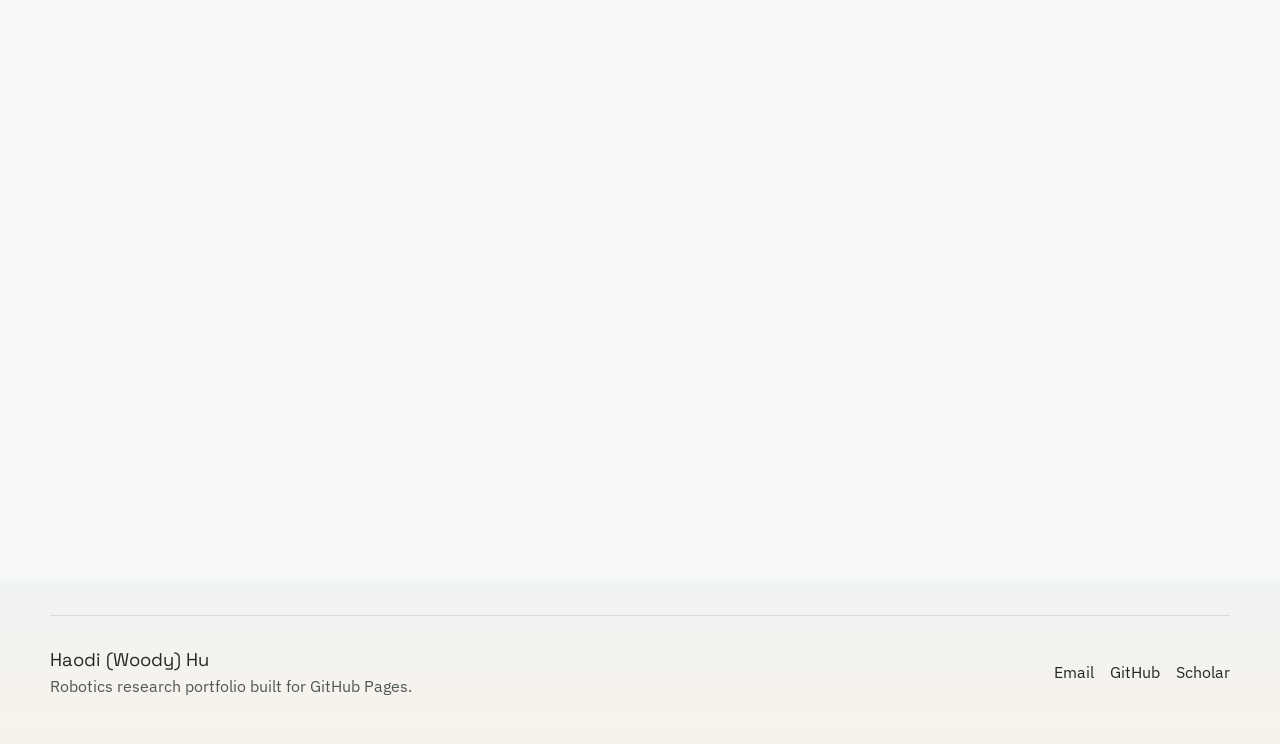
==== commit 61c0b231: "Updated website" ====
--- a/index.html
+++ b/index.html
@@ -153,72 +153,30 @@
                   <span class="core-circle core-circle-multi">Multi-Robot Systems</span>
                 </div>
               </article>
-              <div class="research-sidebars">
-                <article class="research-panel reveal">
-                  <h3>Current emphasis</h3>
-                  <ul class="clean-list">
-                    <li>VLA policies and residual RL for long-horizon mobile manipulation.</li>
-                    <li>Tactile-grounded world-action models for dexterous hand manipulation.</li>
-                    <li>Reinforcement learning and reward design for adapting robot behavior.</li>
-                    <li>Visual-tactile prediction and risk-constrained control for deformable objects.</li>
-                  </ul>
-                </article>
-
-                <article class="research-panel reveal">
-                  <h3>Current role and trajectory</h3>
-                  <ul class="clean-list">
-                    <li><strong>July 2026:</strong> Joined Sandisk as a Senior Machine Learning Engineer.</li>
-                    <li><strong>2026:</strong> Submitted ReCoVLA to CoRL 2026.</li>
-                    <li><strong>2026:</strong> Developed ReCoVLA and TacSushi at MERL across VLA recovery, RL, and tactile dexterous manipulation.</li>
-                    <li><strong>2025:</strong> CoRL paper accepted on granular loco-manipulation.</li>
-                    <li><strong>2025:</strong> Co-organized the deformable objects workshop at ICRA.</li>
-                    <li><strong>2024:</strong> T-RO paper on obstacle-aided trajectory control.</li>
-                  </ul>
-                </article>
-              </div>
-            </div>
-          </div>
-        </section>
-
-        <section class="section section-alt">
-          <div class="container news-layout">
-            <div class="section-heading reveal">
-              <p class="eyebrow">Recent Updates</p>
-              <h2>News and momentum</h2>
-            </div>
-
-            <div class="timeline reveal">
-              <article class="timeline-item">
-                <span class="timeline-date">July 2026</span>
-                <p>Joined Sandisk as a Senior Machine Learning Engineer working on RL optimization and VLM post-training.</p>
-              </article>
-              <article class="timeline-item">
-                <span class="timeline-date">May 2026</span>
-                <p>Submitted <em>ReCoVLA</em>, a VLM-guided reward compilation framework for VLA policies, to CoRL 2026.</p>
-              </article>
-              <article class="timeline-item">
-                <span class="timeline-date">January–June 2026</span>
-                <p>Research Scientist Intern at MERL focusing on VLA recovery, reinforcement learning, and tactile-grounded world-action models.</p>
-              </article>
-              <article class="timeline-item">
-                <span class="timeline-date">August 2025</span>
-                <p>Paper accepted to the 9th Conference on Robot Learning: <em>Granular Loco-manipulation</em>.</p>
-              </article>
-              <article class="timeline-item">
-                <span class="timeline-date">Summer 2025</span>
-                <p>Worked as a Machine Learning Engineer intern in the Data Science group at SanDisk.</p>
-              </article>
-              <article class="timeline-item">
-                <span class="timeline-date">May 2025</span>
-                <p>Co-organized the 5th workshop on representations and manipulating deformable objects at ICRA 2025.</p>
-              </article>
-              <article class="timeline-item">
-                <span class="timeline-date">May 2025</span>
-                <p>Presented research on legged robot loco-manipulation and obstacle-aided locomotion at ICRA 2025.</p>
-              </article>
-              <article class="timeline-item">
-                <span class="timeline-date">June 2024</span>
-                <p>T-RO paper accepted on obstacle-aided trajectory control through sequential gait composition.</p>
+              <article class="research-panel reveal">
+                <h3>Current role and trajectory</h3>
+                <ul class="clean-list trajectory-list">
+                  <li>
+                    <span class="trajectory-date">2026</span>
+                    <span>Joined Sandisk as a Senior Machine Learning Engineer working on RL optimization and VLM post-training.</span>
+                  </li>
+                  <li>
+                    <span class="trajectory-date">May 2026</span>
+                    <span>Submitted <em>ReCoVLA</em>, a VLM-guided reward compilation framework for VLA policies, to CoRL 2026.</span>
+                  </li>
+                  <li>
+                    <span class="trajectory-date">Jan-Jun 2026</span>
+                    <span>Research Scientist Intern at MERL focusing on VLA recovery, reinforcement learning, and tactile-grounded world-action models.</span>
+                  </li>
+                  <li>
+                    <span class="trajectory-date">Aug 2025</span>
+                    <span>Paper accepted to the 9th Conference on Robot Learning: <em>Granular Loco-manipulation</em>.</span>
+                  </li>
+                  <li>
+                    <span class="trajectory-date">Summer 2025</span>
+                    <span>Machine Learning Engineer intern in the Data Science group at SanDisk.</span>
+                  </li>
+                </ul>
               </article>
             </div>
           </div>
@@ -278,39 +236,122 @@
                     <span>In preparation</span>
                   </div>
                   <h3>TacSushi: Learning Sushi Making with a Dexterous Tactile Manipulator and World Models</h3>
+                  <div class="sushi-video-reel" aria-label="TacSushi sushi-making video reel">
+                    <figure class="sushi-video-tile">
+                      <video
+                        class="speed-preview"
+                        controls
+                        muted
+                        preload="metadata"
+                        playsinline
+                        data-playback-rate="6"
+                      >
+                        <source src="Sushi_rice.mp4" type="video/mp4" />
+                      </video>
+                      <figcaption>Sushi rice · 6x speed</figcaption>
+                    </figure>
+                    <figure class="sushi-video-tile">
+                      <video
+                        class="speed-preview"
+                        controls
+                        muted
+                        preload="metadata"
+                        playsinline
+                        data-playback-rate="6"
+                      >
+                        <source src="Seaweed_Sushi.mp4" type="video/mp4" />
+                      </video>
+                      <figcaption>Seaweed sushi · 6x speed</figcaption>
+                    </figure>
+                    <figure class="sushi-video-tile">
+                      <video
+                        class="speed-preview"
+                        controls
+                        muted
+                        preload="metadata"
+                        playsinline
+                        data-playback-rate="6"
+                      >
+                        <source src="Salmon_Sushi.mp4" type="video/mp4" />
+                      </video>
+                      <figcaption>Salmon sushi · 6x speed</figcaption>
+                    </figure>
+                    <figure class="sushi-video-tile">
+                      <video
+                        class="speed-preview"
+                        controls
+                        muted
+                        preload="metadata"
+                        playsinline
+                        data-playback-rate="6"
+                      >
+                        <source src="Sashimi_Sushi.mp4" type="video/mp4" />
+                      </video>
+                      <figcaption>Sashimi sushi · 6x speed</figcaption>
+                    </figure>
+                    <figure class="sushi-video-tile">
+                      <video
+                        class="speed-preview"
+                        controls
+                        muted
+                        preload="metadata"
+                        playsinline
+                        data-playback-rate="6"
+                      >
+                        <source src="Black_rice.mp4" type="video/mp4" />
+                      </video>
+                      <figcaption>Black rice · 6x speed</figcaption>
+                    </figure>
+                  </div>
                   <div class="media-frame dual-video-frame">
-                    <video
-                      controls
-                      muted
-                      preload="metadata"
-                      playsinline
-                      poster="TacSushi-shadow-hand-poster.jpg"
-                    >
-                      <source src="TacSushi-shadow-hand-teleoperation.mp4" type="video/mp4" />
-                    </video>
-                    <video
-                      controls
-                      muted
-                      preload="metadata"
-                      playsinline
-                      poster="TacSushi-deformable-object-poster.jpg"
-                    >
-                      <source src="TacSushi-deformable-object-manipulation.mp4" type="video/mp4" />
-                    </video>
-                    <video
-                      controls
-                      muted
-                      preload="metadata"
-                      playsinline
-                      poster="TacSushi-cake-manipulation-poster.jpg"
-                    >
-                      <source src="TacSushi-cake-manipulation.mp4" type="video/mp4" />
-                    </video>
+                    <figure class="tacsushi-video-tile">
+                      <video
+                        class="speed-preview"
+                        controls
+                        muted
+                        preload="metadata"
+                        playsinline
+                        poster="TacSushi-deformable-object-poster.jpg"
+                        data-playback-rate="6"
+                      >
+                        <source src="TacSushi-deformable-object-manipulation.mp4" type="video/mp4" />
+                      </video>
+                      <figcaption>Fingertip tactile force sensor test · 6x speed</figcaption>
+                    </figure>
+                    <figure class="tacsushi-video-tile">
+                      <video
+                        class="speed-preview"
+                        controls
+                        muted
+                        preload="metadata"
+                        playsinline
+                        poster="TacSushi-shadow-hand-poster.jpg"
+                        data-playback-rate="6"
+                      >
+                        <source src="TacSushi-shadow-hand-teleoperation.mp4" type="video/mp4" />
+                      </video>
+                      <figcaption>Shadow hand teleoperation · 6x speed</figcaption>
+                    </figure>
+                    <figure class="tacsushi-video-tile">
+                      <video
+                        class="speed-preview"
+                        controls
+                        muted
+                        preload="metadata"
+                        playsinline
+                        poster="TacSushi-cake-manipulation-poster.jpg"
+                        data-playback-rate="6"
+                      >
+                        <source src="TacSushi-cake-manipulation.mp4" type="video/mp4" />
+                      </video>
+                      <figcaption>Dexterous teleoperation test · 6x speed</figcaption>
+                    </figure>
                   </div>
                   <p>
-                    An emerging Shadow Hand project on tactile sensing, teleoperation, and dexterous
-                    manipulation of deformable objects for sushi-making tasks, including hand-tracked
-                    teleoperation, soft-object handling, and cake manipulation.
+                    A tactile dexterous manipulation project that combines fingertip force sensing,
+                    Shadow Hand teleoperation, and world-model learning for deformable sushi-making
+                    skills, with highlights on contact-rich perception, soft ingredient handling,
+                    and long-horizon manipulation primitives.
                   </p>
                 </div>
               </article>
--- a/styles.css
+++ b/styles.css
@@ -118,7 +118,6 @@
 .hero-body,
 .hero-lead,
 .publication-copy p,
-.timeline-item p,
 .activity-card li,
 .highlight-card p {
   font-size: 1.04rem;
@@ -360,8 +359,7 @@
 .highlight-card,
 .research-panel,
 .publication-card,
-.activity-card,
-.timeline {
+.activity-card {
   border: 1px solid rgba(50, 55, 50, 0.08);
   background: var(--surface);
   backdrop-filter: blur(12px);
@@ -409,15 +407,6 @@
   background: linear-gradient(180deg, rgba(255, 252, 248, 0.96), rgba(255, 249, 242, 0.94));
 }
 
-.news-layout .section-heading {
-  max-width: 680px;
-}
-
-.timeline {
-  background:
-    linear-gradient(180deg, rgba(241, 247, 251, 0.96), rgba(249, 252, 254, 0.92));
-}
-
 #activities {
   background:
     linear-gradient(180deg, rgba(252, 250, 246, 0.94), rgba(246, 248, 250, 0.92));
@@ -554,14 +543,22 @@
   margin-top: 0.8rem;
 }
 
+.trajectory-list li {
+  display: grid;
+  grid-template-columns: minmax(5.6rem, 0.42fr) minmax(0, 1fr);
+  gap: 0.65rem;
+  align-items: start;
+}
+
+.trajectory-date {
+  color: var(--cardinal);
+  font-size: 0.82rem;
+  font-weight: 800;
+  line-height: 1.55;
+}
+
 .research-panel-circles {
   grid-column: span 1;
-}
-
-.research-sidebars {
-  display: grid;
-  gap: 1rem;
-  align-self: start;
 }
 
 .circle-cluster {
@@ -747,6 +744,10 @@
 }
 
 .tacsushi-feature .dual-video-frame {
+  margin: 0 0 1.15rem;
+}
+
+.tacsushi-feature .sushi-video-reel {
   margin: 1.05rem 0 1.15rem;
 }
 
@@ -759,6 +760,12 @@
   background:
     linear-gradient(135deg, rgba(247, 251, 253, 0.98), rgba(255, 250, 244, 0.96)),
     linear-gradient(180deg, rgba(116, 129, 111, 0.16), rgba(140, 29, 64, 0.08));
+}
+
+.tacsushi-video-tile,
+.sushi-video-tile {
+  min-width: 0;
+  margin: 0;
 }
 
 .dual-video-frame video {
@@ -769,6 +776,39 @@
   border-radius: 16px;
   object-fit: cover;
   box-shadow: 0 12px 24px rgba(36, 40, 38, 0.12);
+}
+
+.tacsushi-video-tile figcaption,
+.sushi-video-tile figcaption {
+  margin-top: 0.45rem;
+  color: var(--muted);
+  font-size: 0.78rem;
+  font-weight: 700;
+  line-height: 1.25;
+  text-align: center;
+}
+
+.sushi-video-reel {
+  display: grid;
+  grid-template-columns: repeat(5, minmax(0, 1fr));
+  gap: 0.75rem;
+  margin: 0 0 1.1rem;
+  padding: 0.8rem;
+  border: 1px solid rgba(116, 129, 111, 0.2);
+  border-radius: 18px;
+  background:
+    linear-gradient(135deg, rgba(255, 250, 244, 0.98), rgba(247, 251, 253, 0.96)),
+    linear-gradient(180deg, rgba(150, 29, 45, 0.08), rgba(116, 129, 111, 0.12));
+}
+
+.sushi-video-tile video {
+  display: block;
+  width: 100%;
+  aspect-ratio: 4 / 3;
+  border-radius: 12px;
+  object-fit: cover;
+  background: #111812;
+  box-shadow: 0 10px 20px rgba(36, 40, 38, 0.1);
 }
 
 .publication-copy {
@@ -833,51 +873,6 @@
   display: none;
 }
 
-.news-layout {
-  display: grid;
-  grid-template-columns: 0.8fr 1.2fr;
-  gap: 2rem;
-  align-items: start;
-}
-
-.timeline {
-  border-radius: 28px;
-  padding: 1.2rem 1.35rem;
-}
-
-.timeline-item {
-  position: relative;
-  padding: 0.8rem 0 0.8rem 1.3rem;
-  border-left: 2px solid rgba(140, 29, 64, 0.16);
-}
-
-.timeline-item::before {
-  content: "";
-  position: absolute;
-  left: -0.44rem;
-  top: 1.1rem;
-  width: 0.8rem;
-  height: 0.8rem;
-  border-radius: 50%;
-  background: linear-gradient(135deg, var(--cardinal), var(--gold));
-}
-
-.timeline-item + .timeline-item {
-  margin-top: 0.3rem;
-}
-
-.timeline-date {
-  display: inline-block;
-  margin-bottom: 0.35rem;
-  font-size: 0.88rem;
-  font-weight: 700;
-  color: var(--cardinal);
-}
-
-.timeline-item p {
-  margin: 0;
-}
-
 .activities-grid {
   grid-template-columns: 1fr 1fr 1fr 0.85fr;
 }
@@ -929,7 +924,6 @@
 
 @media (max-width: 1080px) {
   .hero-grid,
-  .news-layout,
   .publication-feature,
   .activities-grid {
     grid-template-columns: 1fr;
@@ -968,6 +962,10 @@
 
   .hero-media-links .profile-links {
     justify-content: flex-start;
+  }
+
+  .sushi-video-reel {
+    grid-template-columns: repeat(2, minmax(0, 1fr));
   }
 }
 
@@ -1077,6 +1075,14 @@
     aspect-ratio: 16 / 10;
   }
 
+  .sushi-video-reel {
+    grid-template-columns: 1fr;
+  }
+
+  .sushi-video-tile video {
+    aspect-ratio: 16 / 10;
+  }
+
   .footer-wrap {
     align-items: flex-start;
     flex-direction: column;
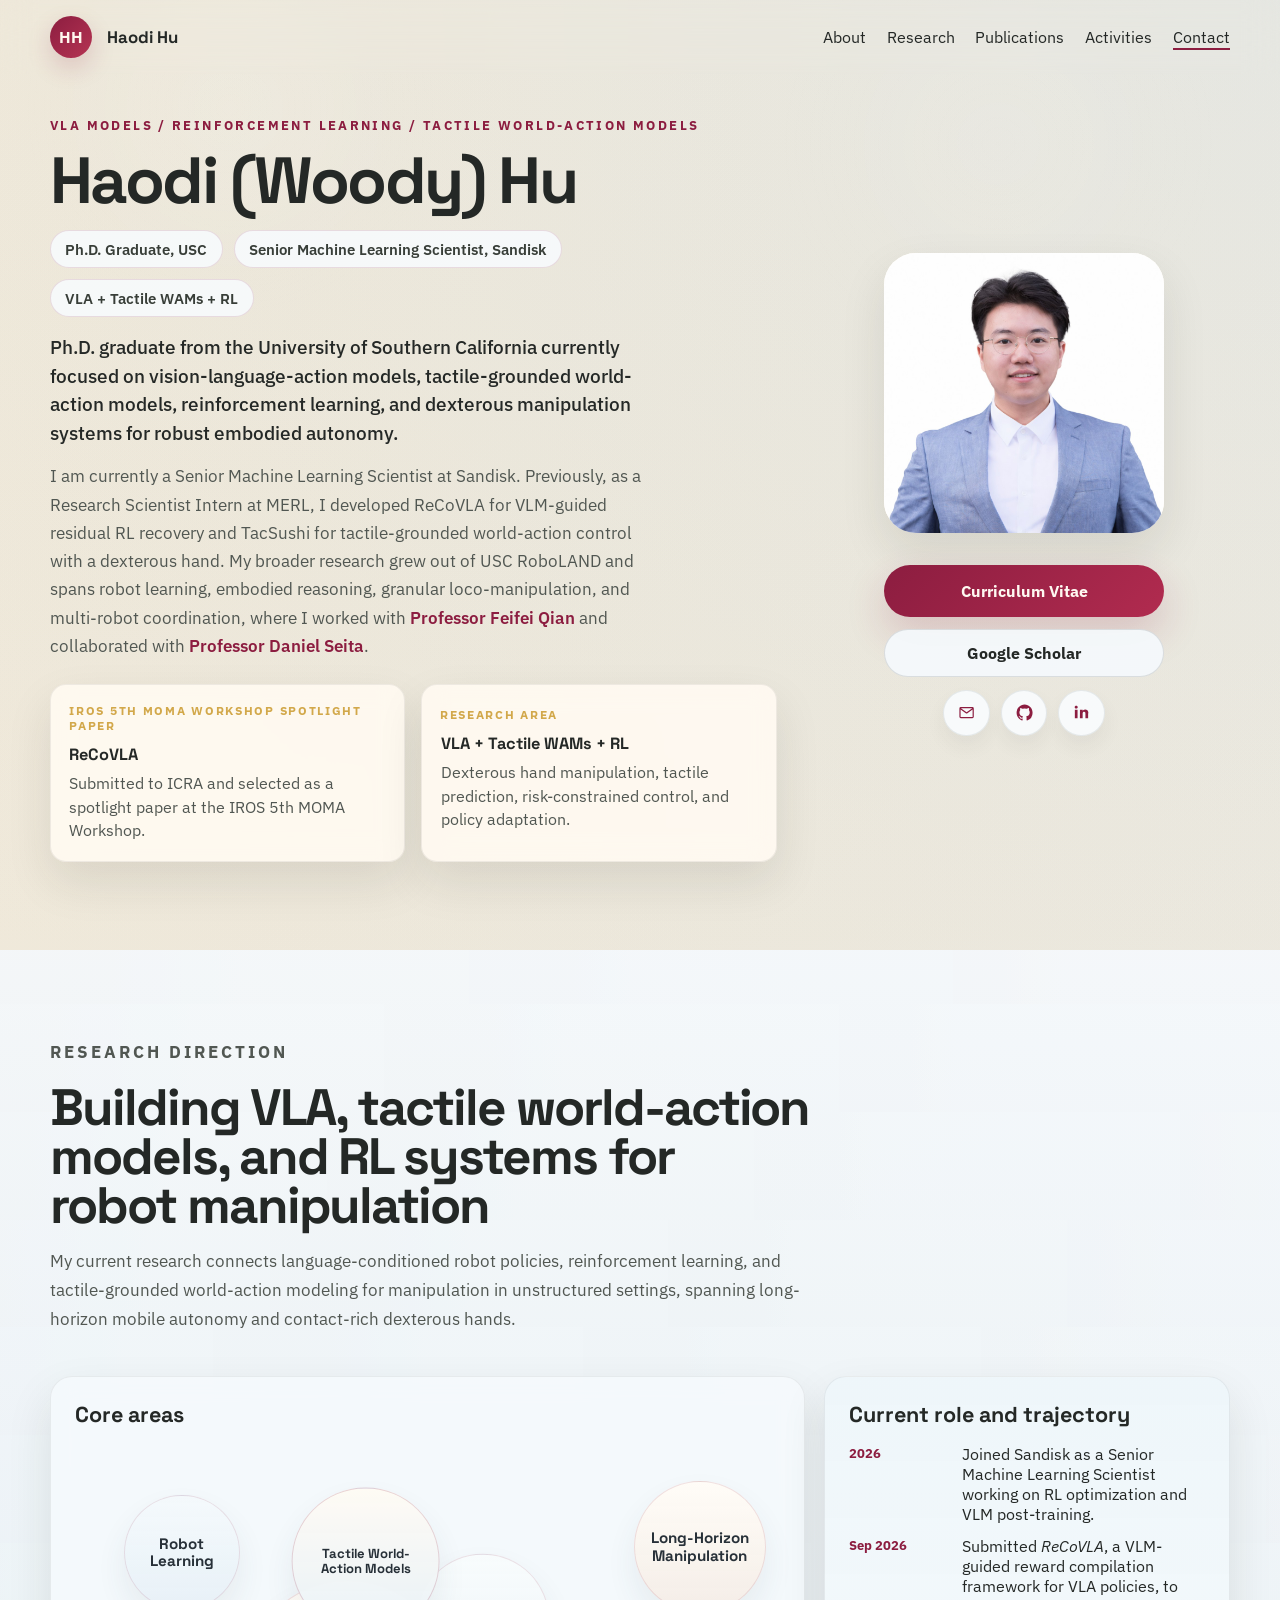
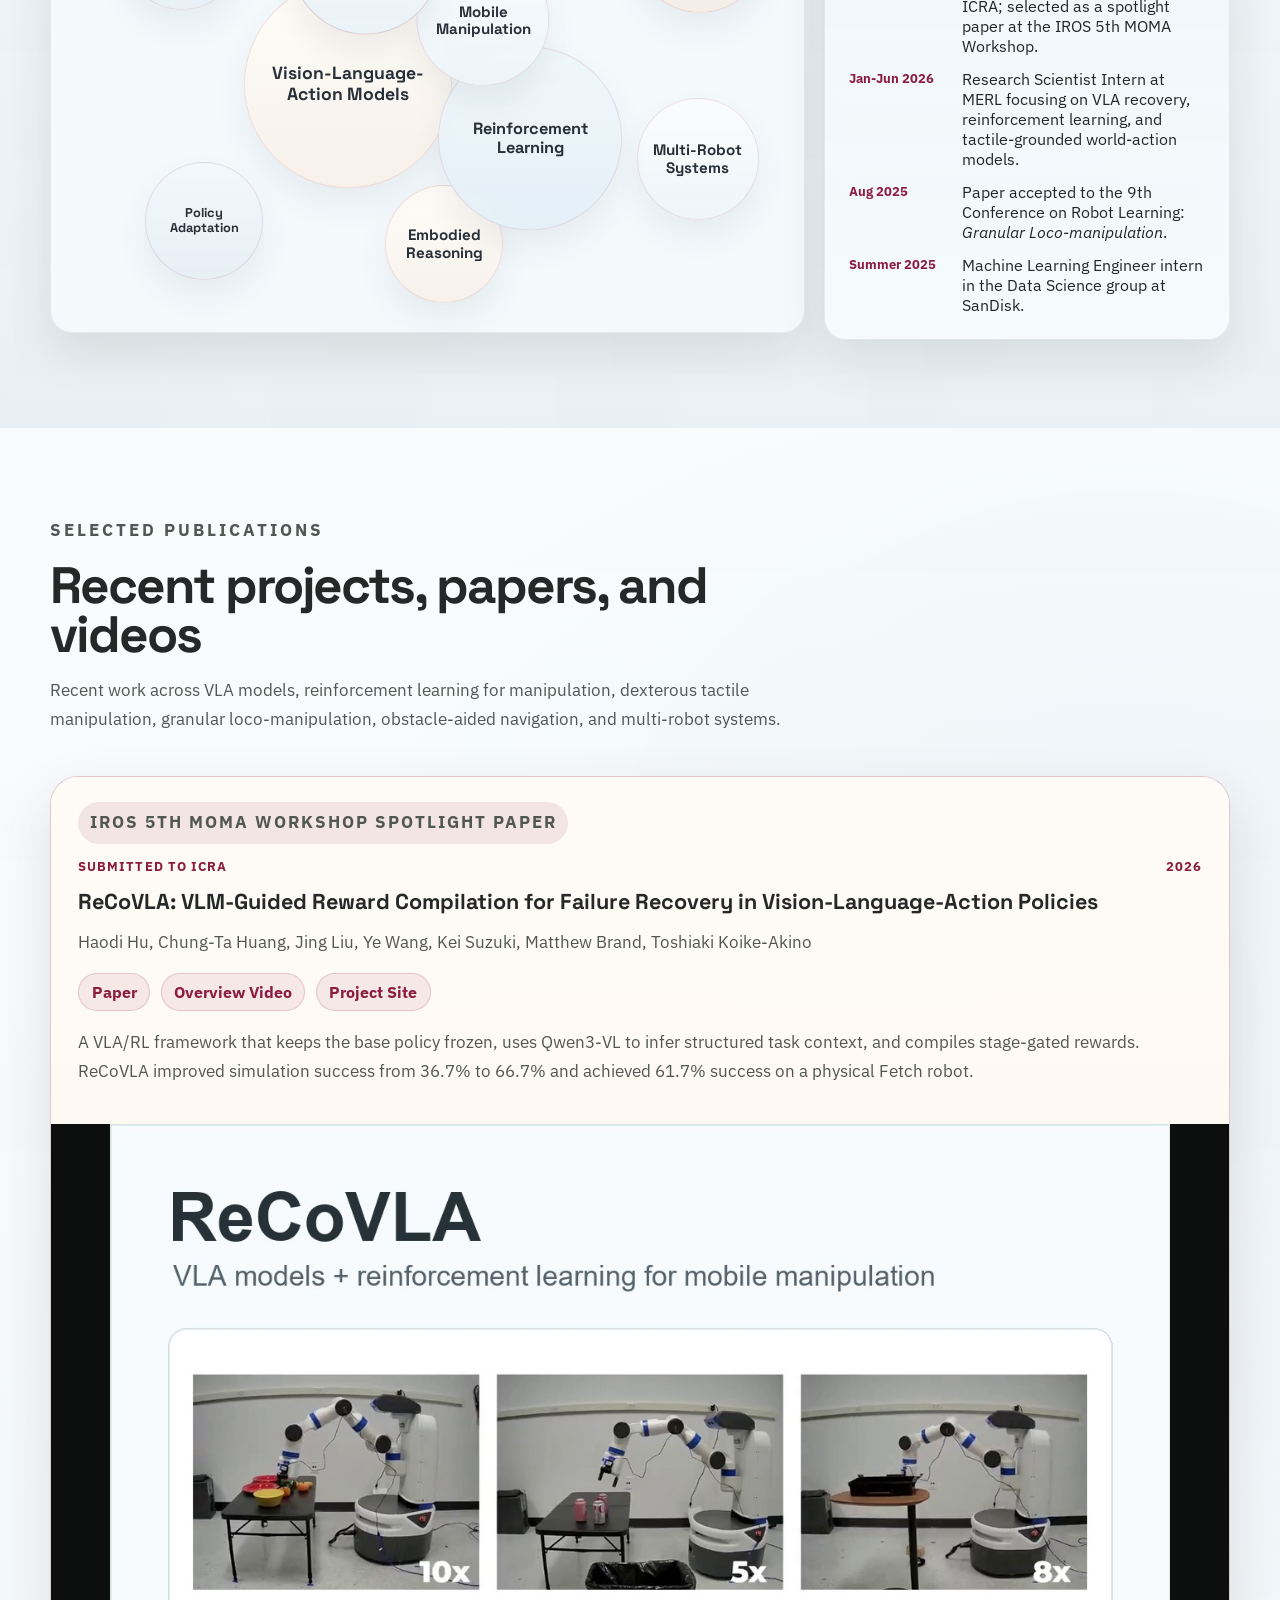
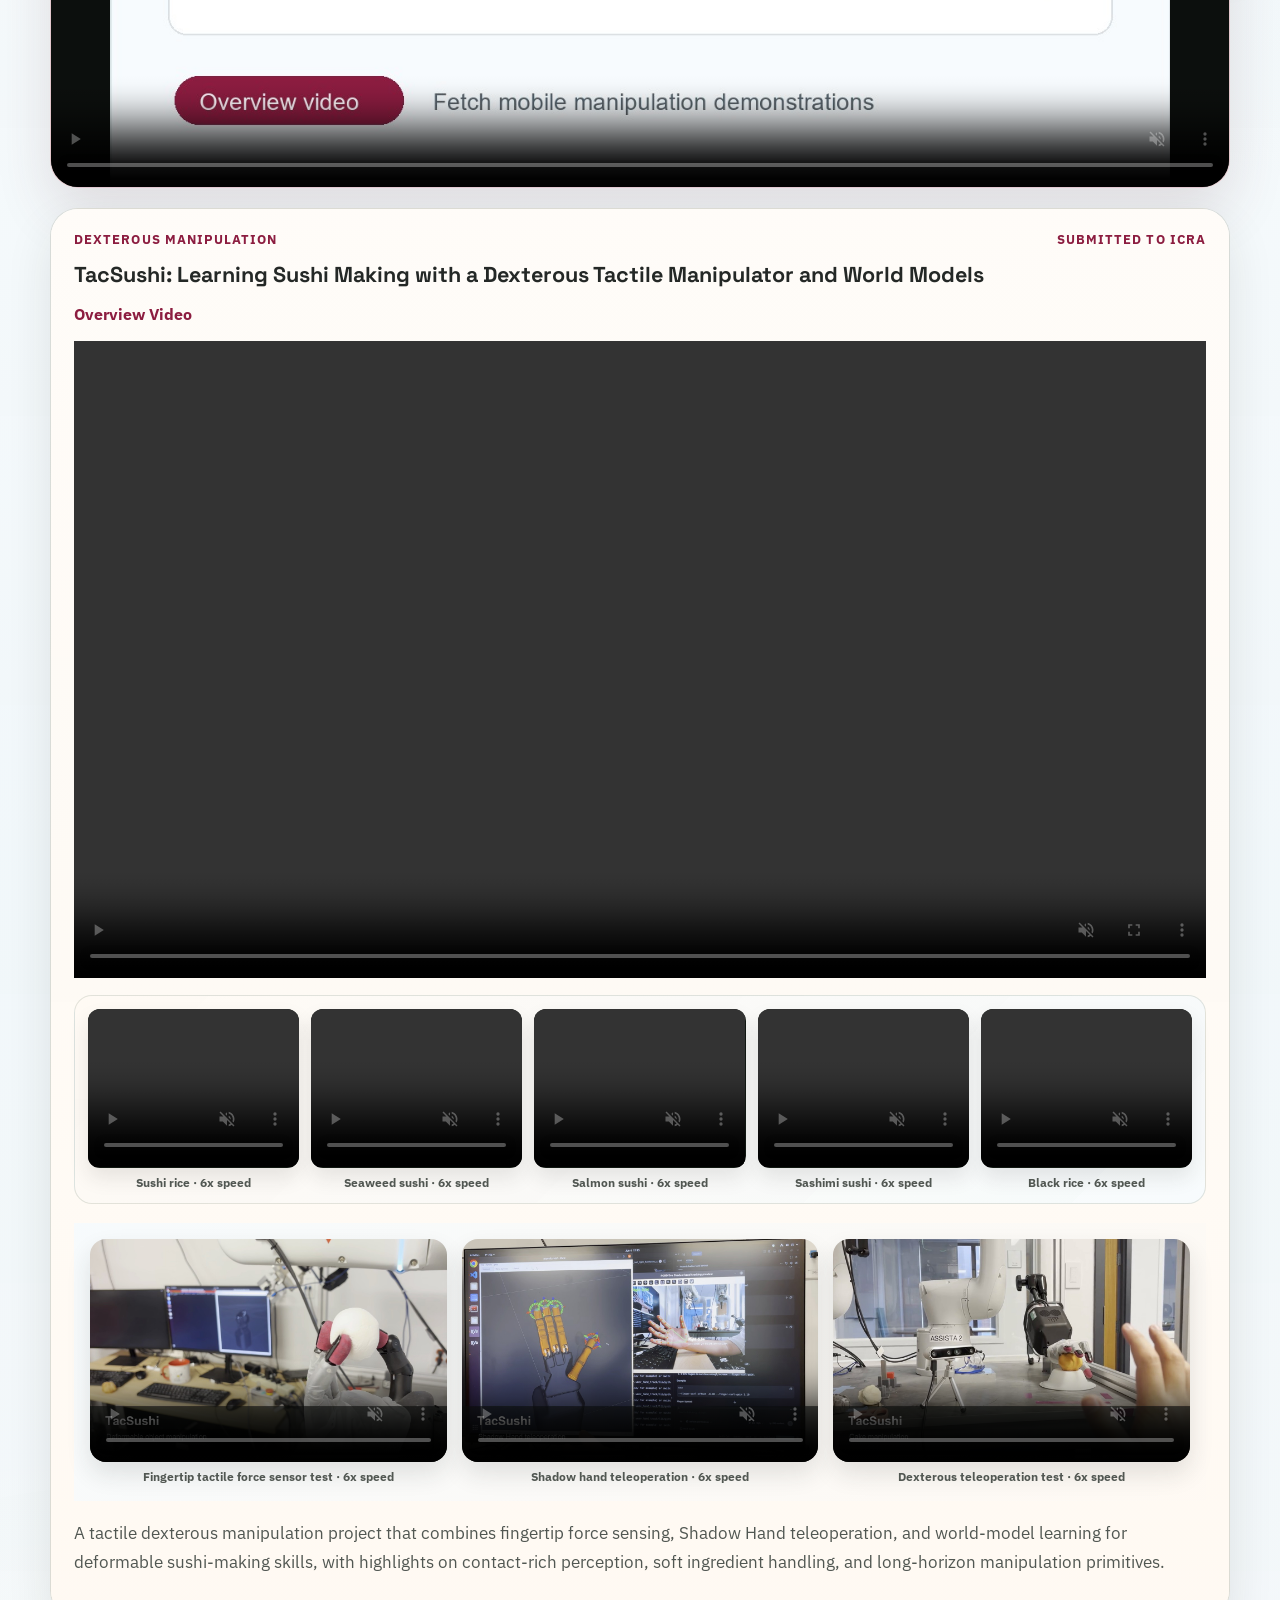
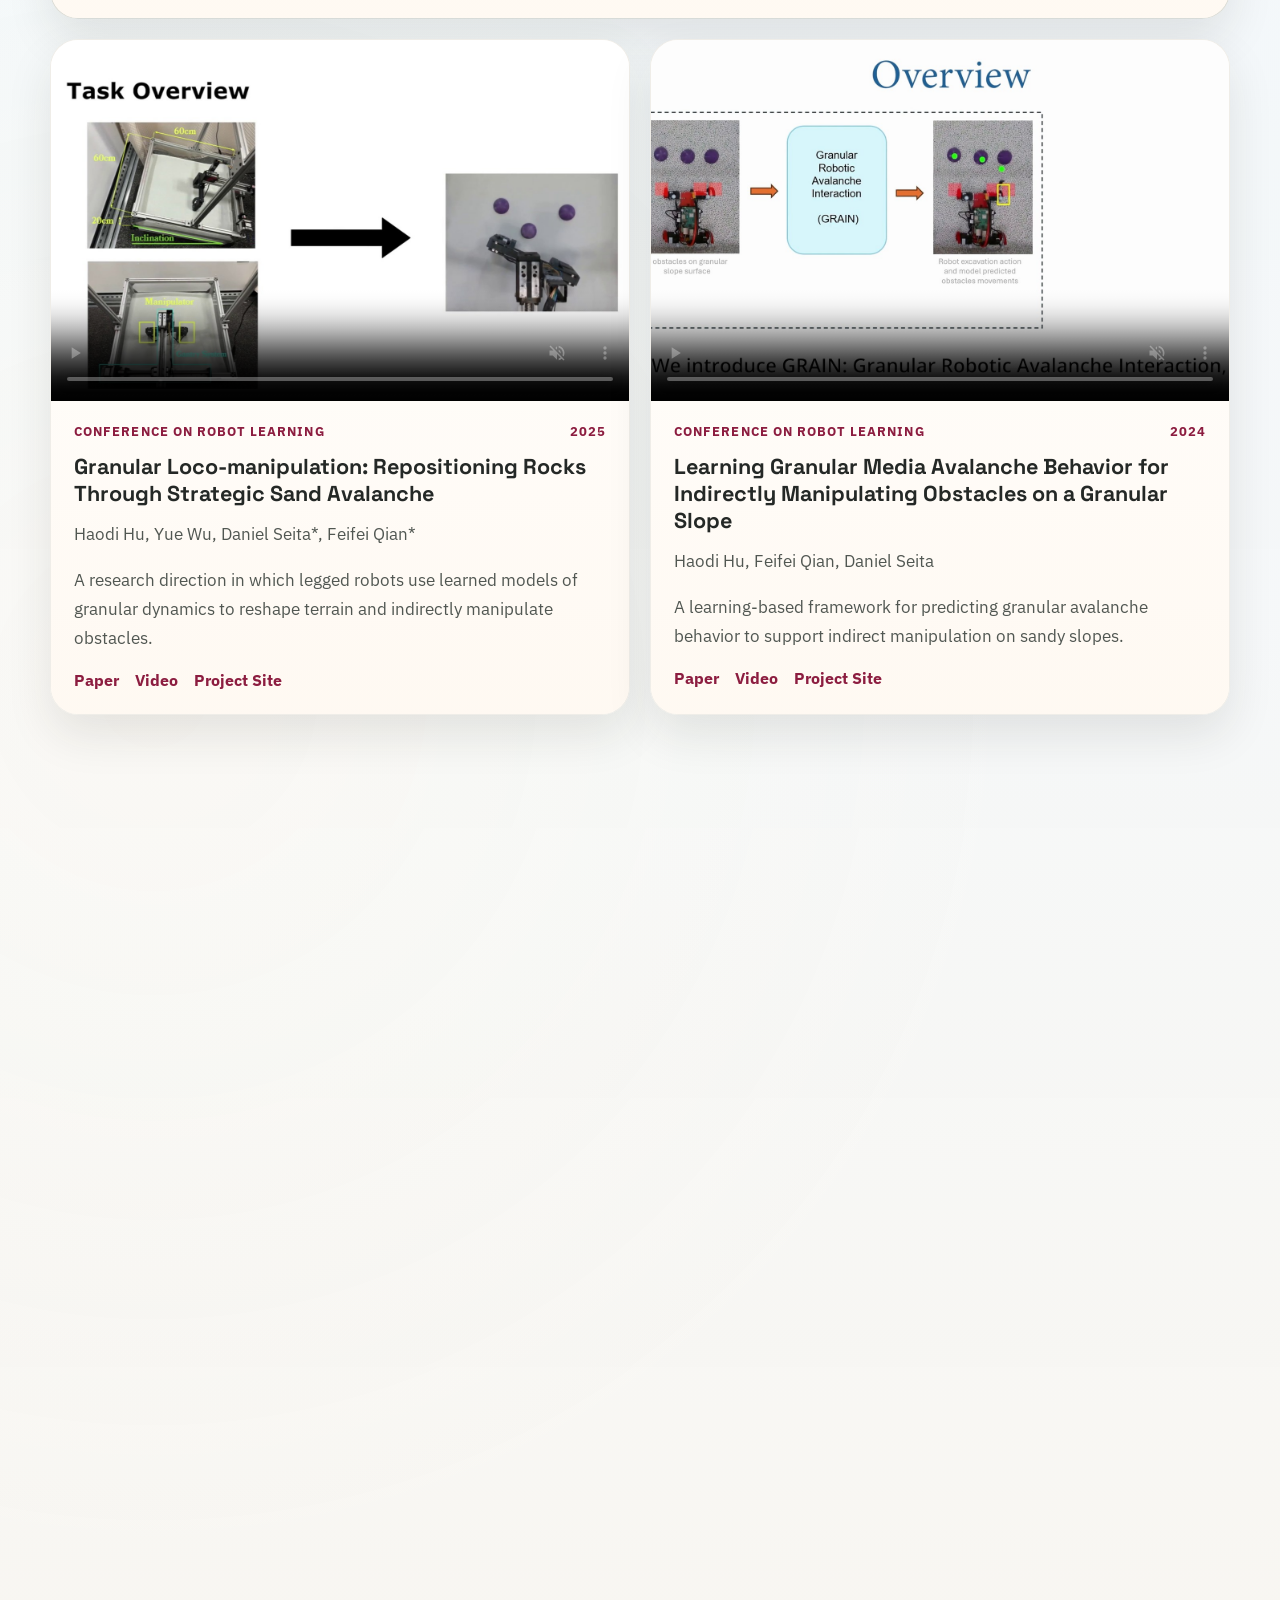
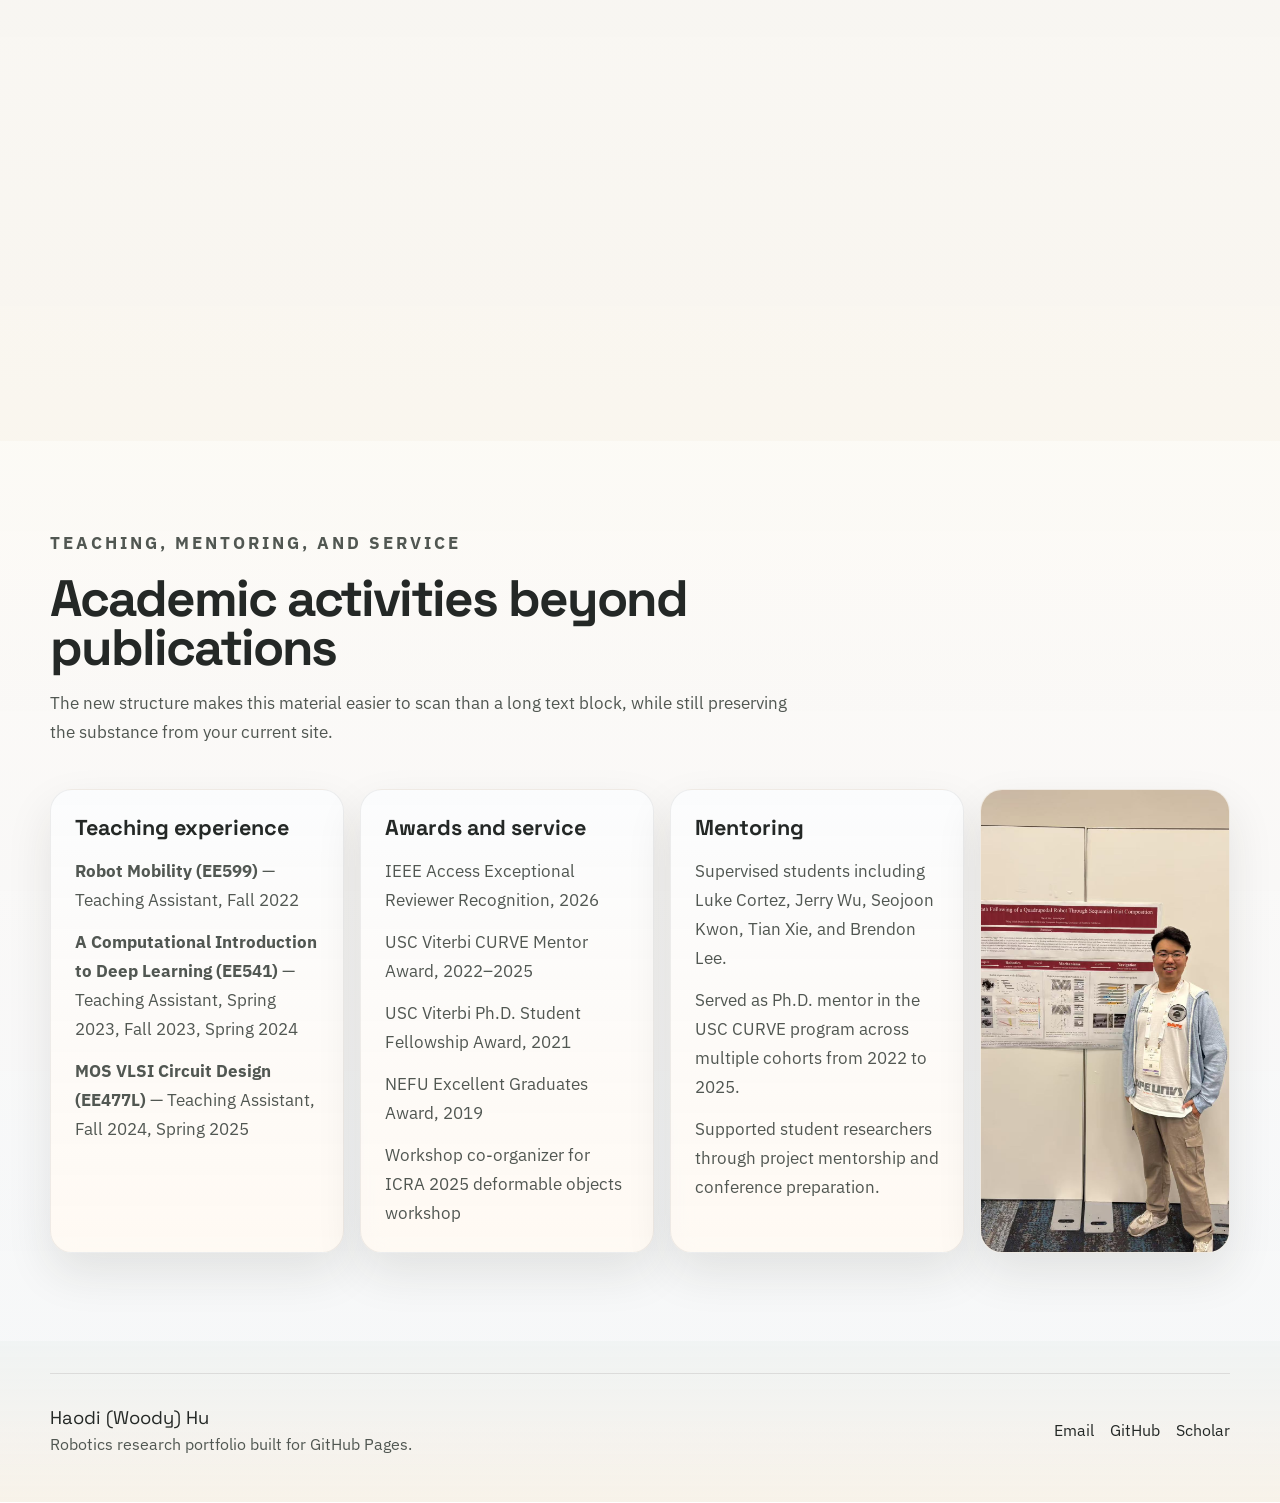
==== commit f0557cd3: "Update roles, paper statuses, and overview videos" ====
--- a/index.html
+++ b/index.html
@@ -50,7 +50,7 @@
               <h1>Haodi (Woody) Hu</h1>
               <div class="hero-meta" aria-label="Quick background">
                 <span class="meta-pill">Ph.D. Graduate, USC</span>
-                <span class="meta-pill">Senior ML Engineer, Sandisk</span>
+                <span class="meta-pill">Senior Machine Learning Scientist, Sandisk</span>
                 <span class="meta-pill">VLA + Tactile WAMs + RL</span>
               </div>
               <p class="hero-lead">
@@ -59,7 +59,7 @@
                 learning, and dexterous manipulation systems for robust embodied autonomy.
               </p>
               <p class="hero-body">
-                I am currently a Senior Machine Learning Engineer at Sandisk. Previously, as a
+                I am currently a Senior Machine Learning Scientist at Sandisk. Previously, as a
                 Research Scientist Intern at MERL, I developed ReCoVLA for VLM-guided residual RL
                 recovery and TacSushi for tactile-grounded world-action control with a dexterous hand.
                 My broader research grew out of USC RoboLAND and spans robot learning, embodied
@@ -72,9 +72,9 @@
 
               <div class="hero-highlights">
                 <article class="highlight-card">
-                  <span class="highlight-kicker">Spotlight paper</span>
+                  <span class="highlight-kicker">IROS 5th MOMA Workshop spotlight paper</span>
                   <strong>ReCoVLA</strong>
-                  <p>A CoRL 2026 submission on VLM-guided reward compilation for VLA policies.</p>
+                  <p>Submitted to ICRA and selected as a spotlight paper at the IROS 5th MOMA Workshop.</p>
                 </article>
                 <article class="highlight-card">
                   <span class="highlight-kicker">Research area</span>
@@ -158,11 +158,11 @@
                 <ul class="clean-list trajectory-list">
                   <li>
                     <span class="trajectory-date">2026</span>
-                    <span>Joined Sandisk as a Senior Machine Learning Engineer working on RL optimization and VLM post-training.</span>
+                    <span>Joined Sandisk as a Senior Machine Learning Scientist working on RL optimization and VLM post-training.</span>
                   </li>
                   <li>
-                    <span class="trajectory-date">May 2026</span>
-                    <span>Submitted <em>ReCoVLA</em>, a VLM-guided reward compilation framework for VLA policies, to CoRL 2026.</span>
+                    <span class="trajectory-date">Sep 2026</span>
+                    <span>Submitted <em>ReCoVLA</em>, a VLM-guided reward compilation framework for VLA policies, to ICRA; selected as a spotlight paper at the IROS 5th MOMA Workshop.</span>
                   </li>
                   <li>
                     <span class="trajectory-date">Jan-Jun 2026</span>
@@ -204,20 +204,20 @@
                     playsinline
                     poster="ReCoVLA-overview-poster.jpg"
                   >
-                    <source src="ReCoVLA%20overview%20video.mp4" type="video/mp4" />
+                    <source src="ICRA27_2940_VI_i%20%281%29.mp4" type="video/mp4" />
                   </video>
                 </div>
                 <div class="publication-copy">
-                  <p class="publication-badge">Spotlight paper</p>
-                  <div class="meta-line">
-                    <span>Submitted to CoRL</span>
+                  <p class="publication-badge">IROS 5th MOMA Workshop spotlight paper</p>
+                  <div class="meta-line">
+                    <span>Submitted to ICRA</span>
                     <span>2026</span>
                   </div>
                   <h3>ReCoVLA: VLM-Guided Reward Compilation for Failure Recovery in Vision-Language-Action Policies</h3>
                   <p class="authors">Haodi Hu, Chung-Ta Huang, Jing Liu, Ye Wang, Kei Suzuki, Matthew Brand, Toshiaki Koike-Akino</p>
                   <div class="link-row recovla-actions">
                     <a href="https://arxiv.org/pdf/2606.09630" target="_blank" rel="noreferrer">Paper</a>
-                    <a href="ReCoVLA%20overview%20video.mp4" target="_blank" rel="noreferrer">Overview Video</a>
+                    <a href="ICRA27_2940_VI_i%20%281%29.mp4" target="_blank" rel="noreferrer">Overview Video</a>
                     <a href="recovla/" target="_blank" rel="noreferrer">Project Site</a>
                   </div>
                   <p>
@@ -233,9 +233,17 @@
                 <div class="publication-copy">
                   <div class="meta-line">
                     <span>Dexterous manipulation</span>
-                    <span>In preparation</span>
+                    <span>Submitted to ICRA</span>
                   </div>
                   <h3>TacSushi: Learning Sushi Making with a Dexterous Tactile Manipulator and World Models</h3>
+                  <div class="link-row">
+                    <a href="ICRA27_3250_VI_i%20%281%29.mp4" target="_blank" rel="noreferrer">Overview Video</a>
+                  </div>
+                  <div class="media-frame tacsushi-overview-frame">
+                    <video controls muted preload="metadata" playsinline>
+                      <source src="ICRA27_3250_VI_i%20%281%29.mp4" type="video/mp4" />
+                    </video>
+                  </div>
                   <div class="sushi-video-reel" aria-label="TacSushi sushi-making video reel">
                     <figure class="sushi-video-tile">
                       <video
--- a/styles.css
+++ b/styles.css
@@ -751,6 +751,16 @@
   margin: 1.05rem 0 1.15rem;
 }
 
+.tacsushi-feature .tacsushi-overview-frame {
+  margin: 1.05rem 0 1.15rem;
+  aspect-ratio: 16 / 9;
+  background: #f7fbfd;
+}
+
+.tacsushi-overview-frame video {
+  object-fit: contain;
+}
+
 .dual-video-frame {
   display: grid;
   grid-template-columns: repeat(3, minmax(0, 1fr));
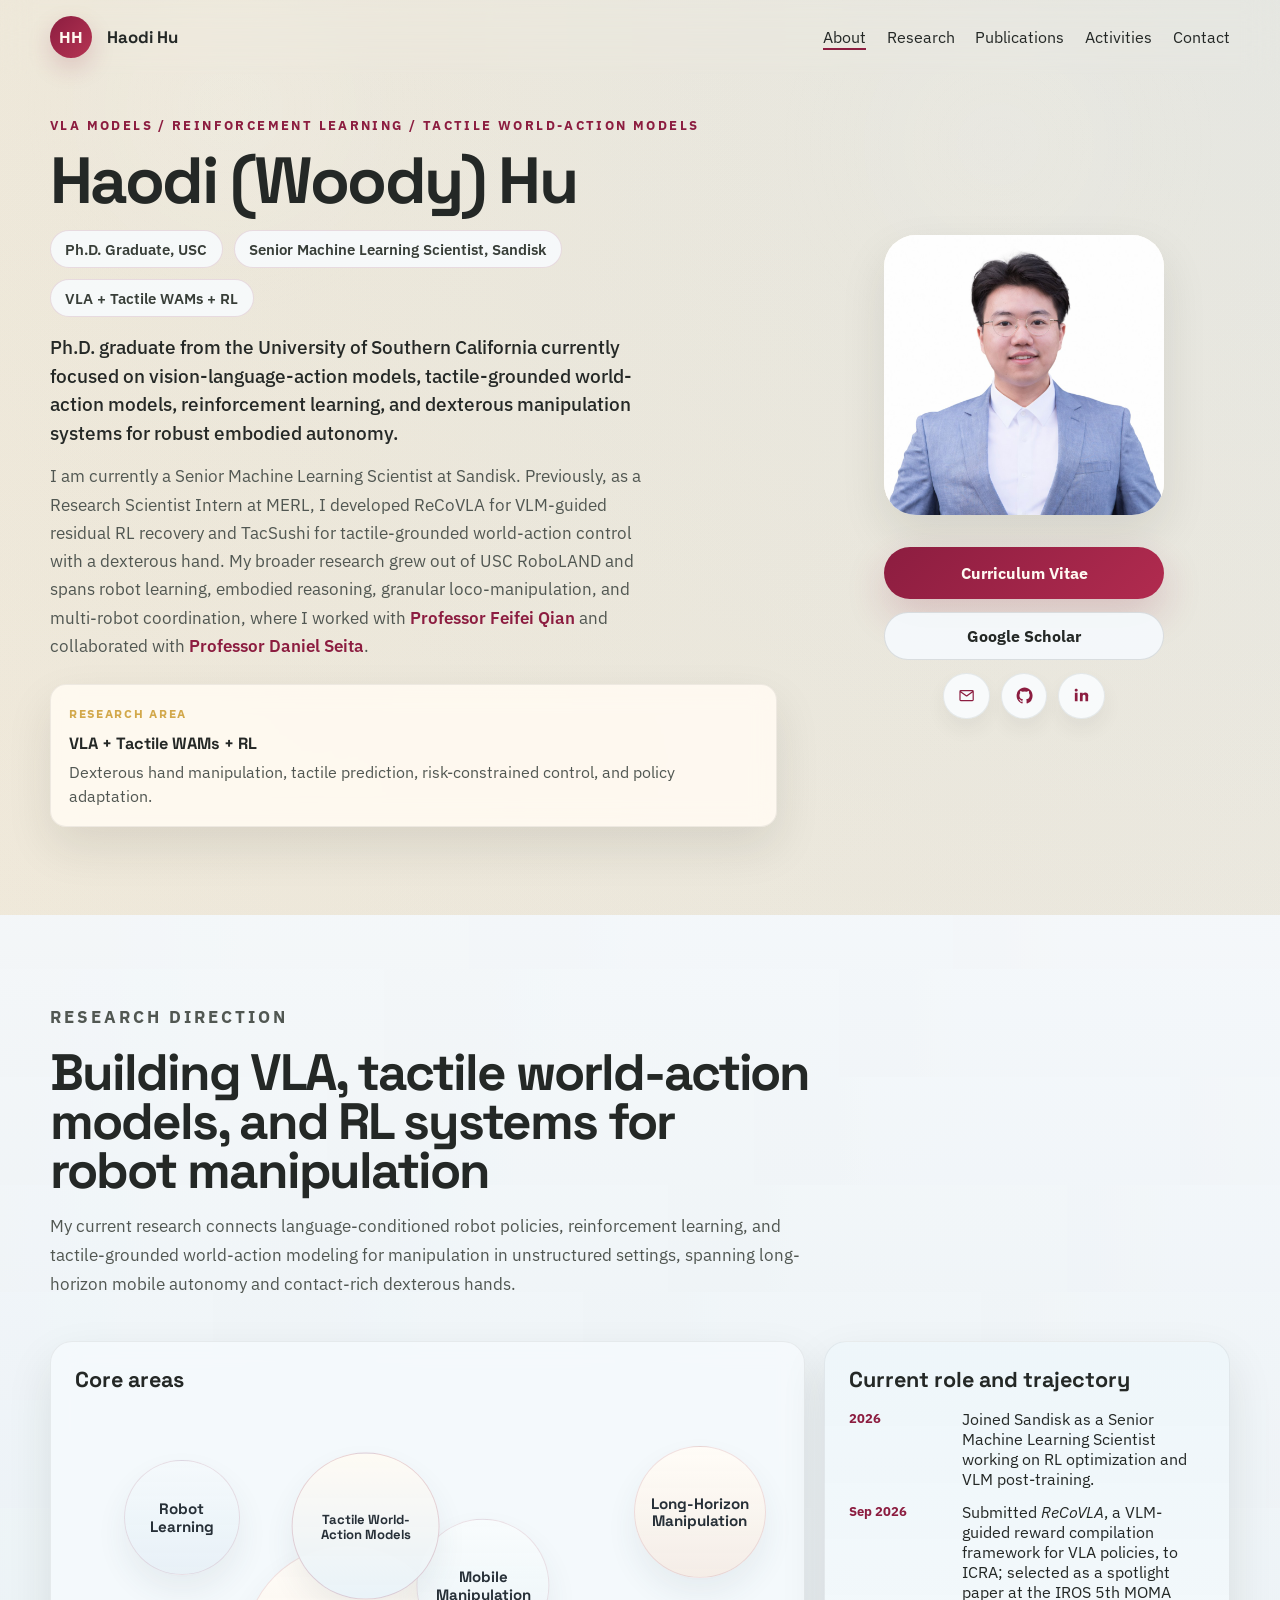
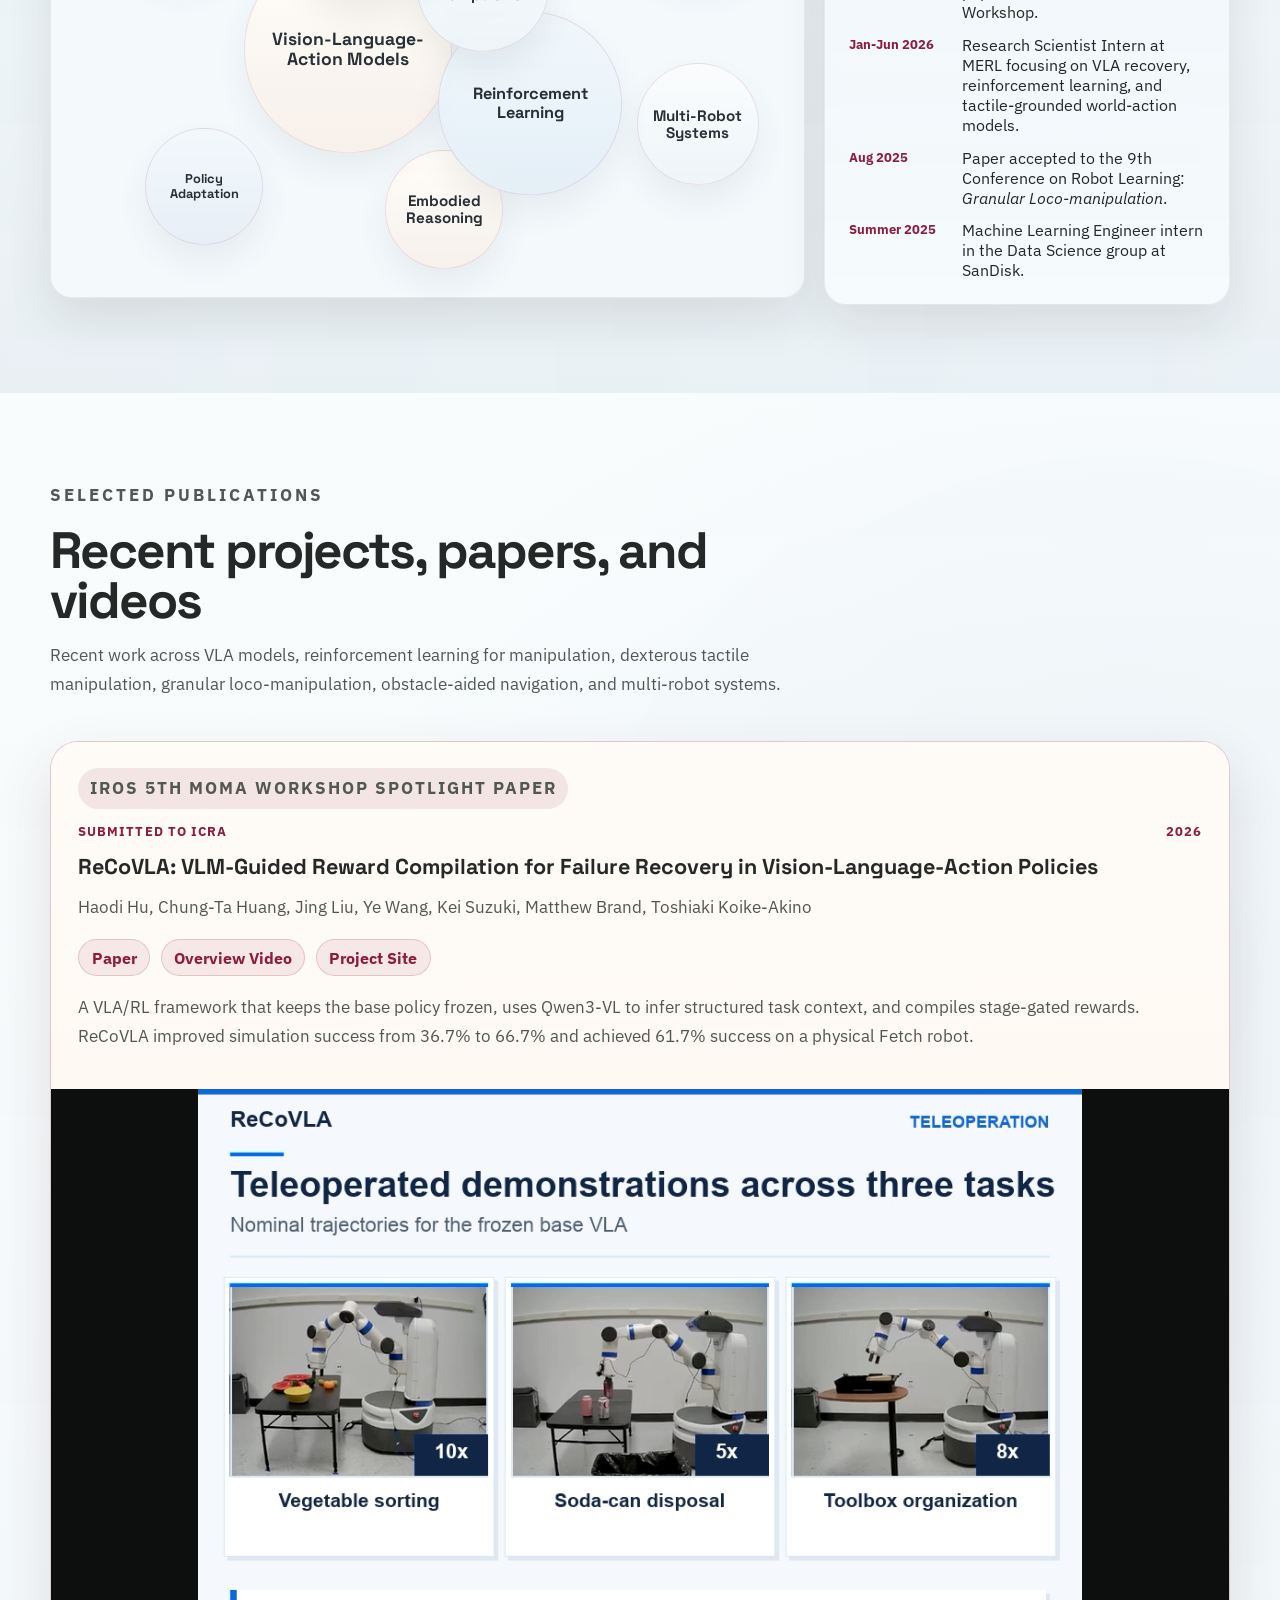
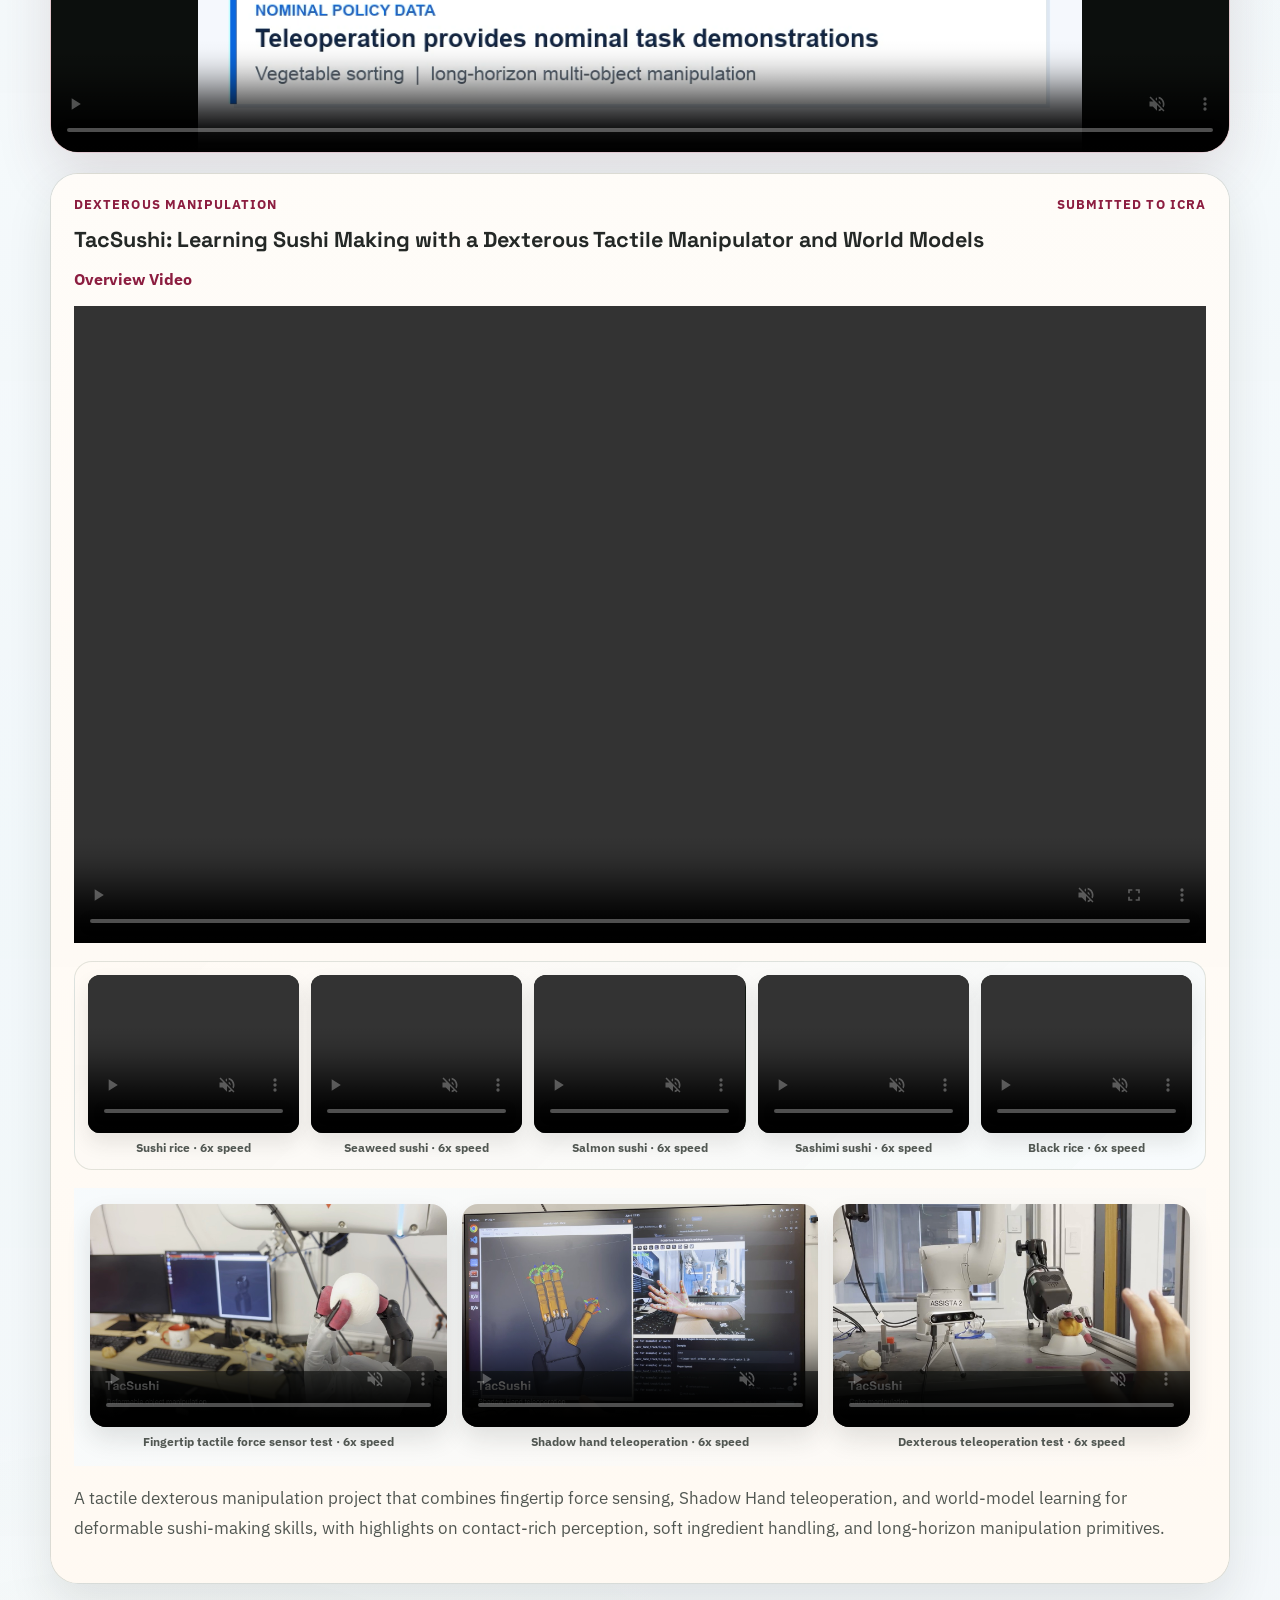
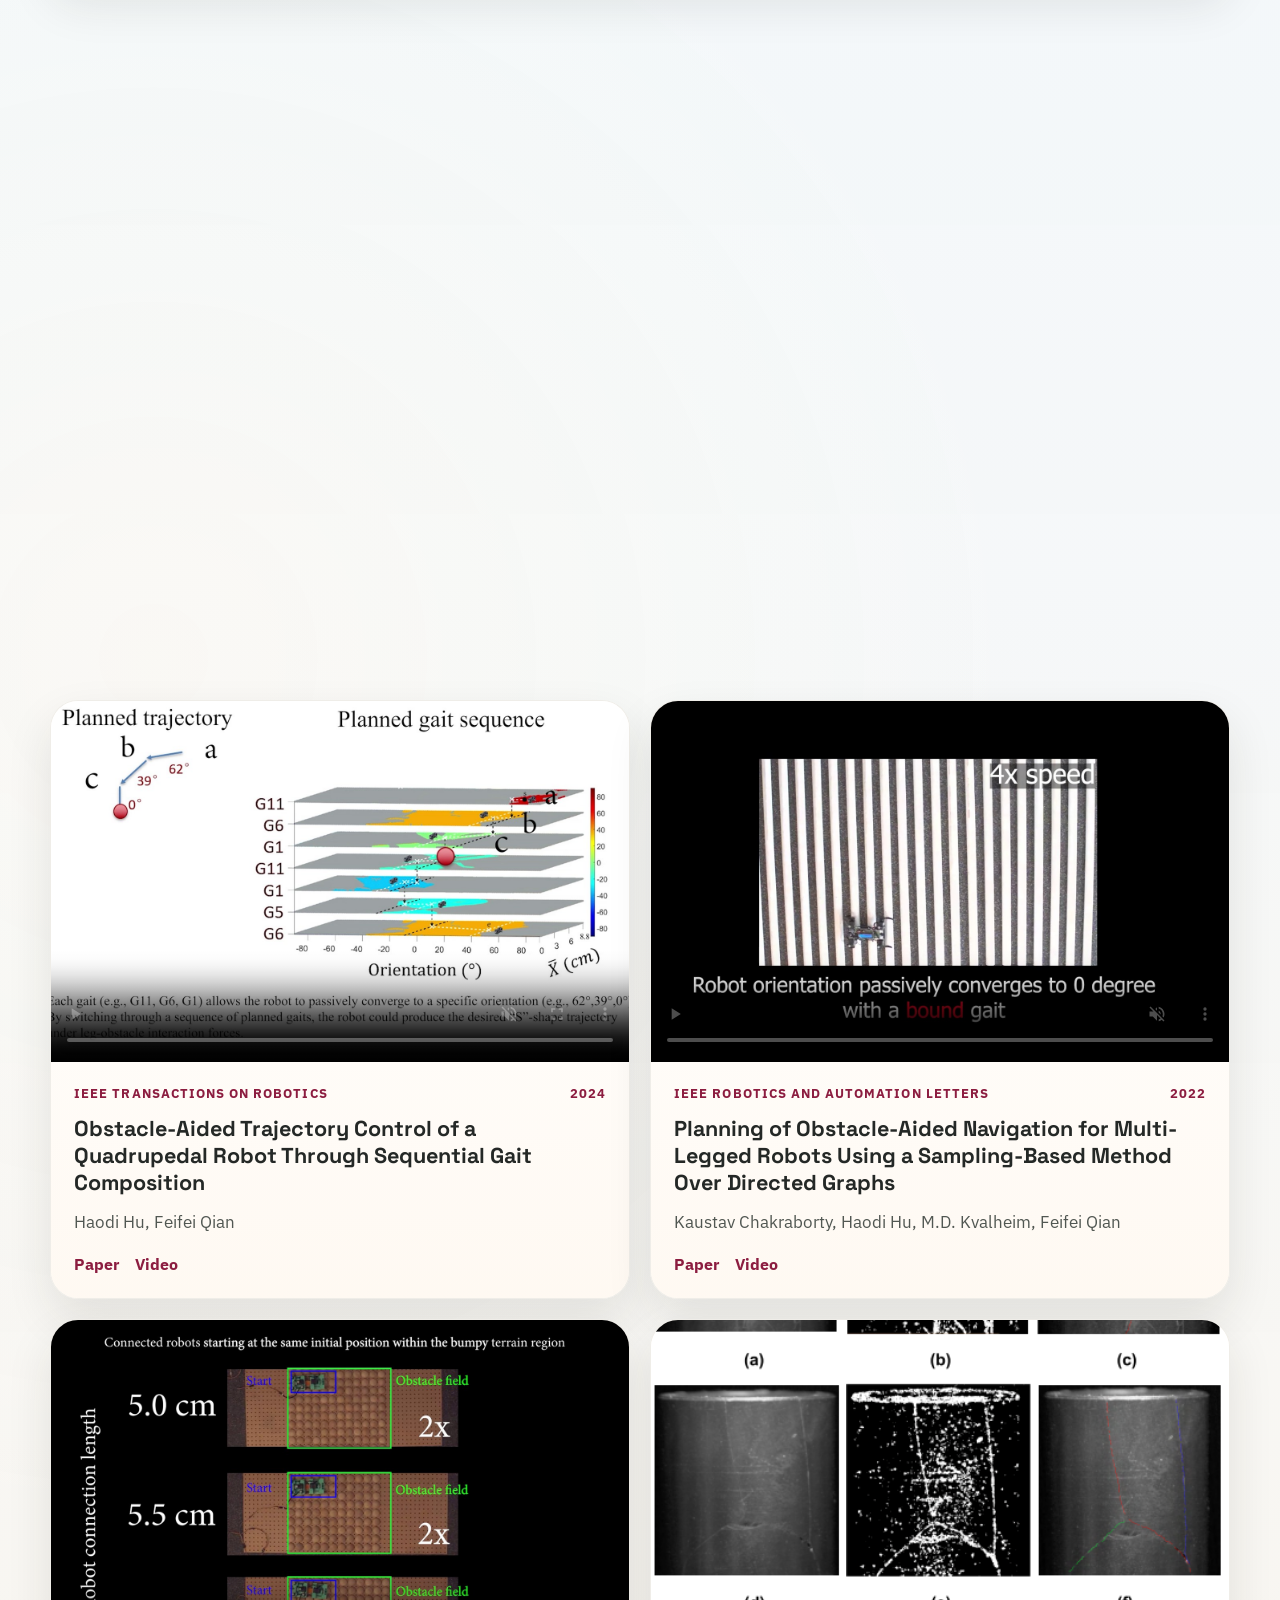
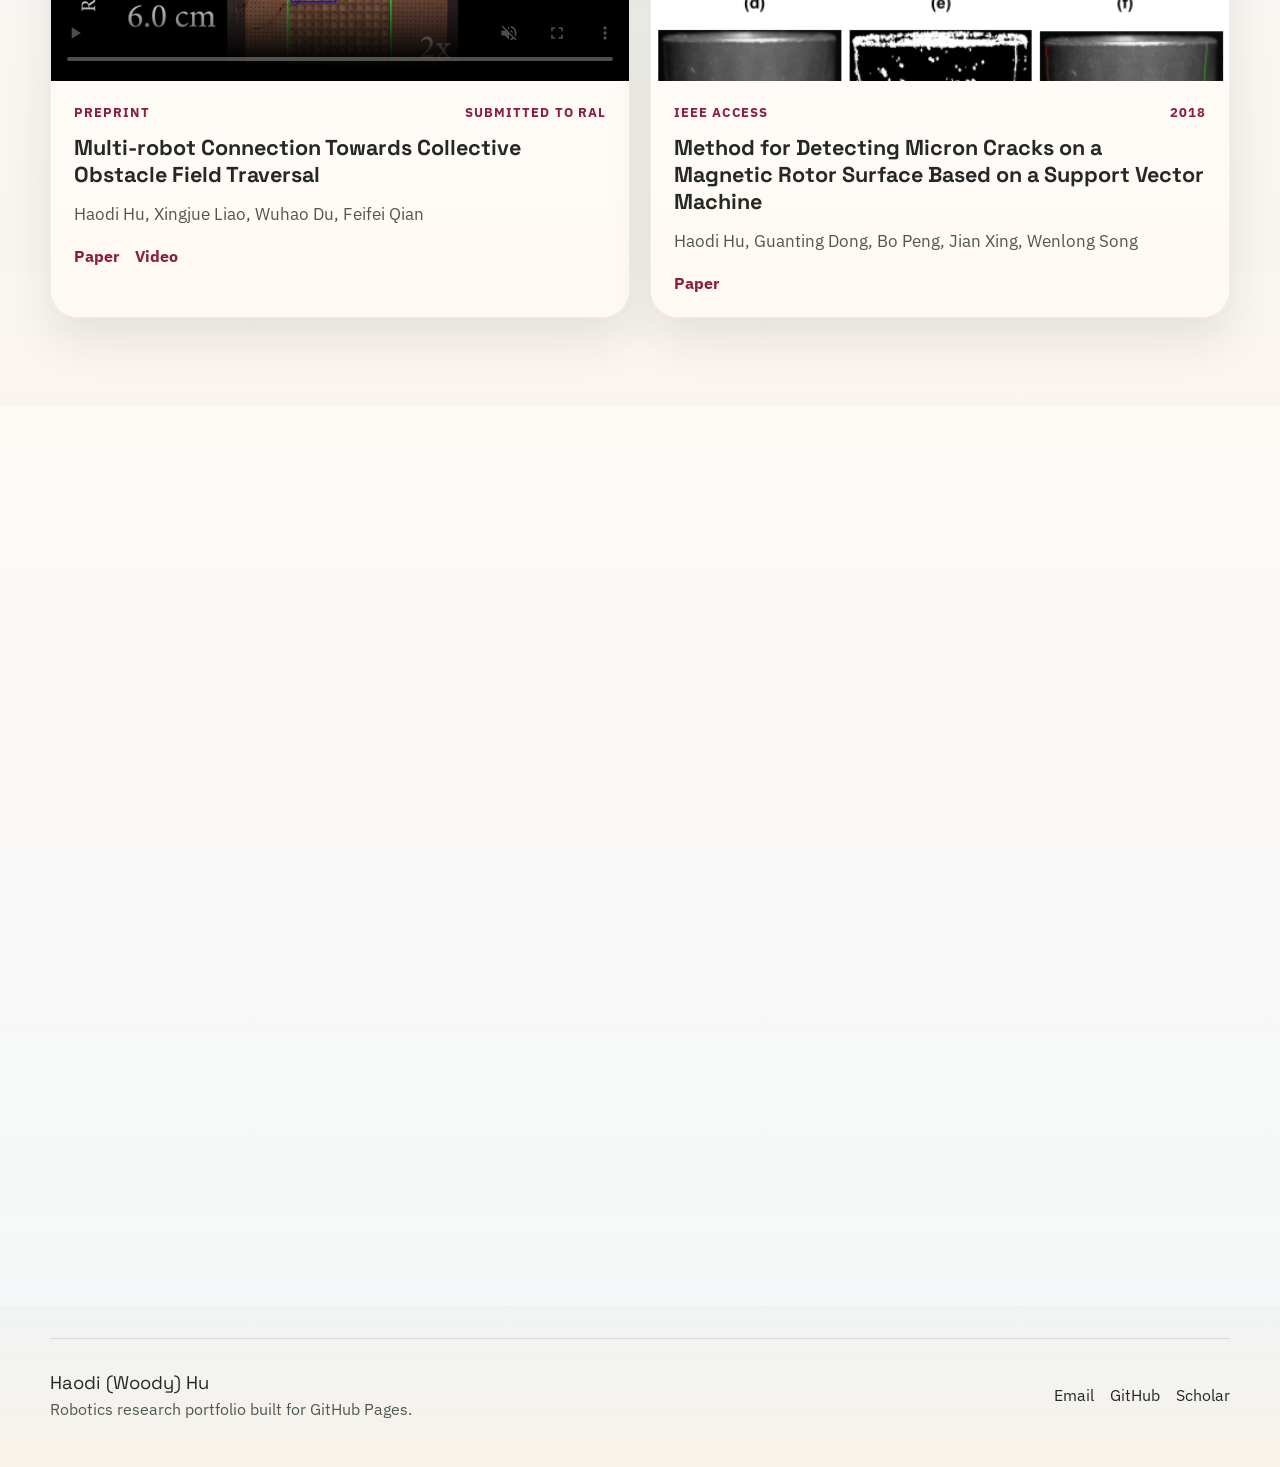
==== commit 211593f7: "Refresh ReCoVLA poster and homepage highlight" ====
--- a/index.html
+++ b/index.html
@@ -72,11 +72,6 @@
 
               <div class="hero-highlights">
                 <article class="highlight-card">
-                  <span class="highlight-kicker">IROS 5th MOMA Workshop spotlight paper</span>
-                  <strong>ReCoVLA</strong>
-                  <p>Submitted to ICRA and selected as a spotlight paper at the IROS 5th MOMA Workshop.</p>
-                </article>
-                <article class="highlight-card">
                   <span class="highlight-kicker">Research area</span>
                   <strong>VLA + Tactile WAMs + RL</strong>
                   <p>Dexterous hand manipulation, tactile prediction, risk-constrained control, and policy adaptation.</p>
@@ -202,7 +197,7 @@
                     muted
                     preload="metadata"
                     playsinline
-                    poster="ReCoVLA-overview-poster.jpg"
+                    poster="ICRA27_2940_VI_i%20%281%29.mp4.png"
                   >
                     <source src="ICRA27_2940_VI_i%20%281%29.mp4" type="video/mp4" />
                   </video>
--- a/styles.css
+++ b/styles.css
@@ -356,6 +356,10 @@
   gap: 1rem;
 }
 
+.hero-highlights > :only-child {
+  grid-column: 1 / -1;
+}
+
 .highlight-card,
 .research-panel,
 .publication-card,
